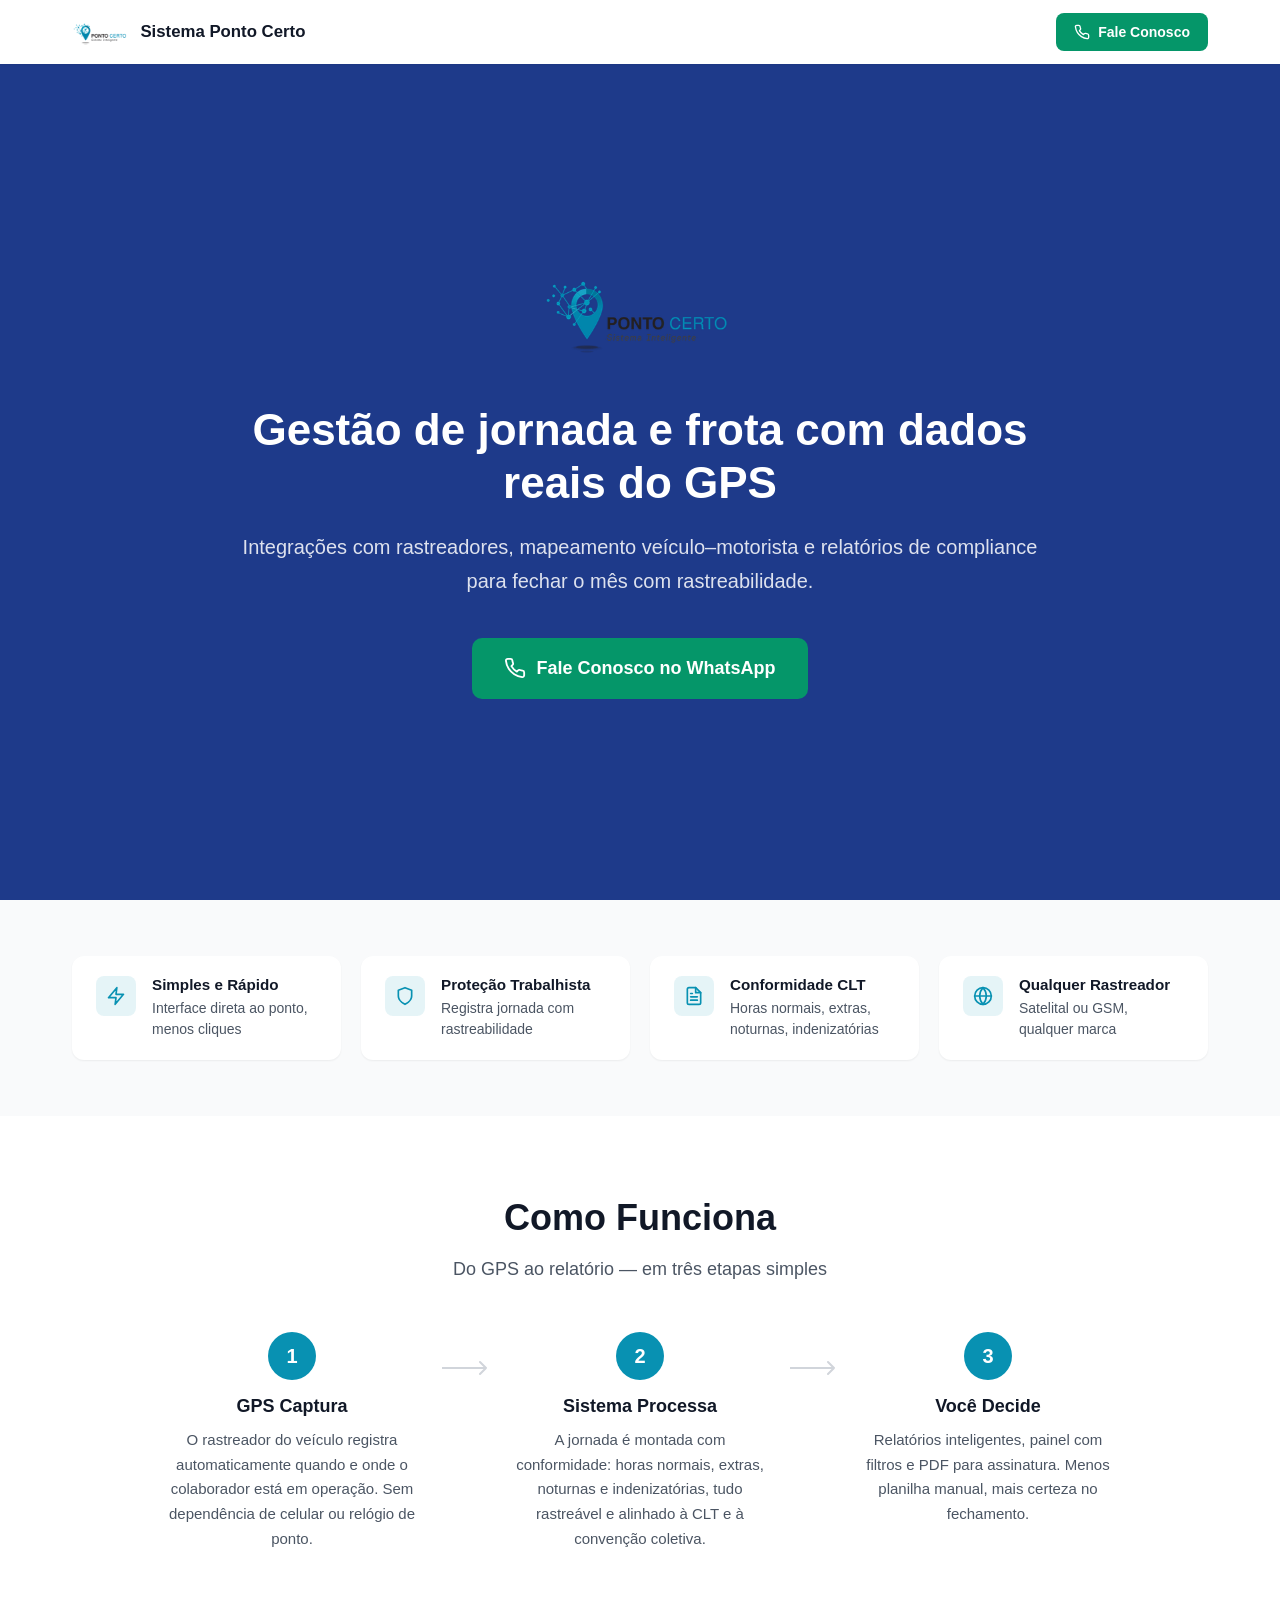
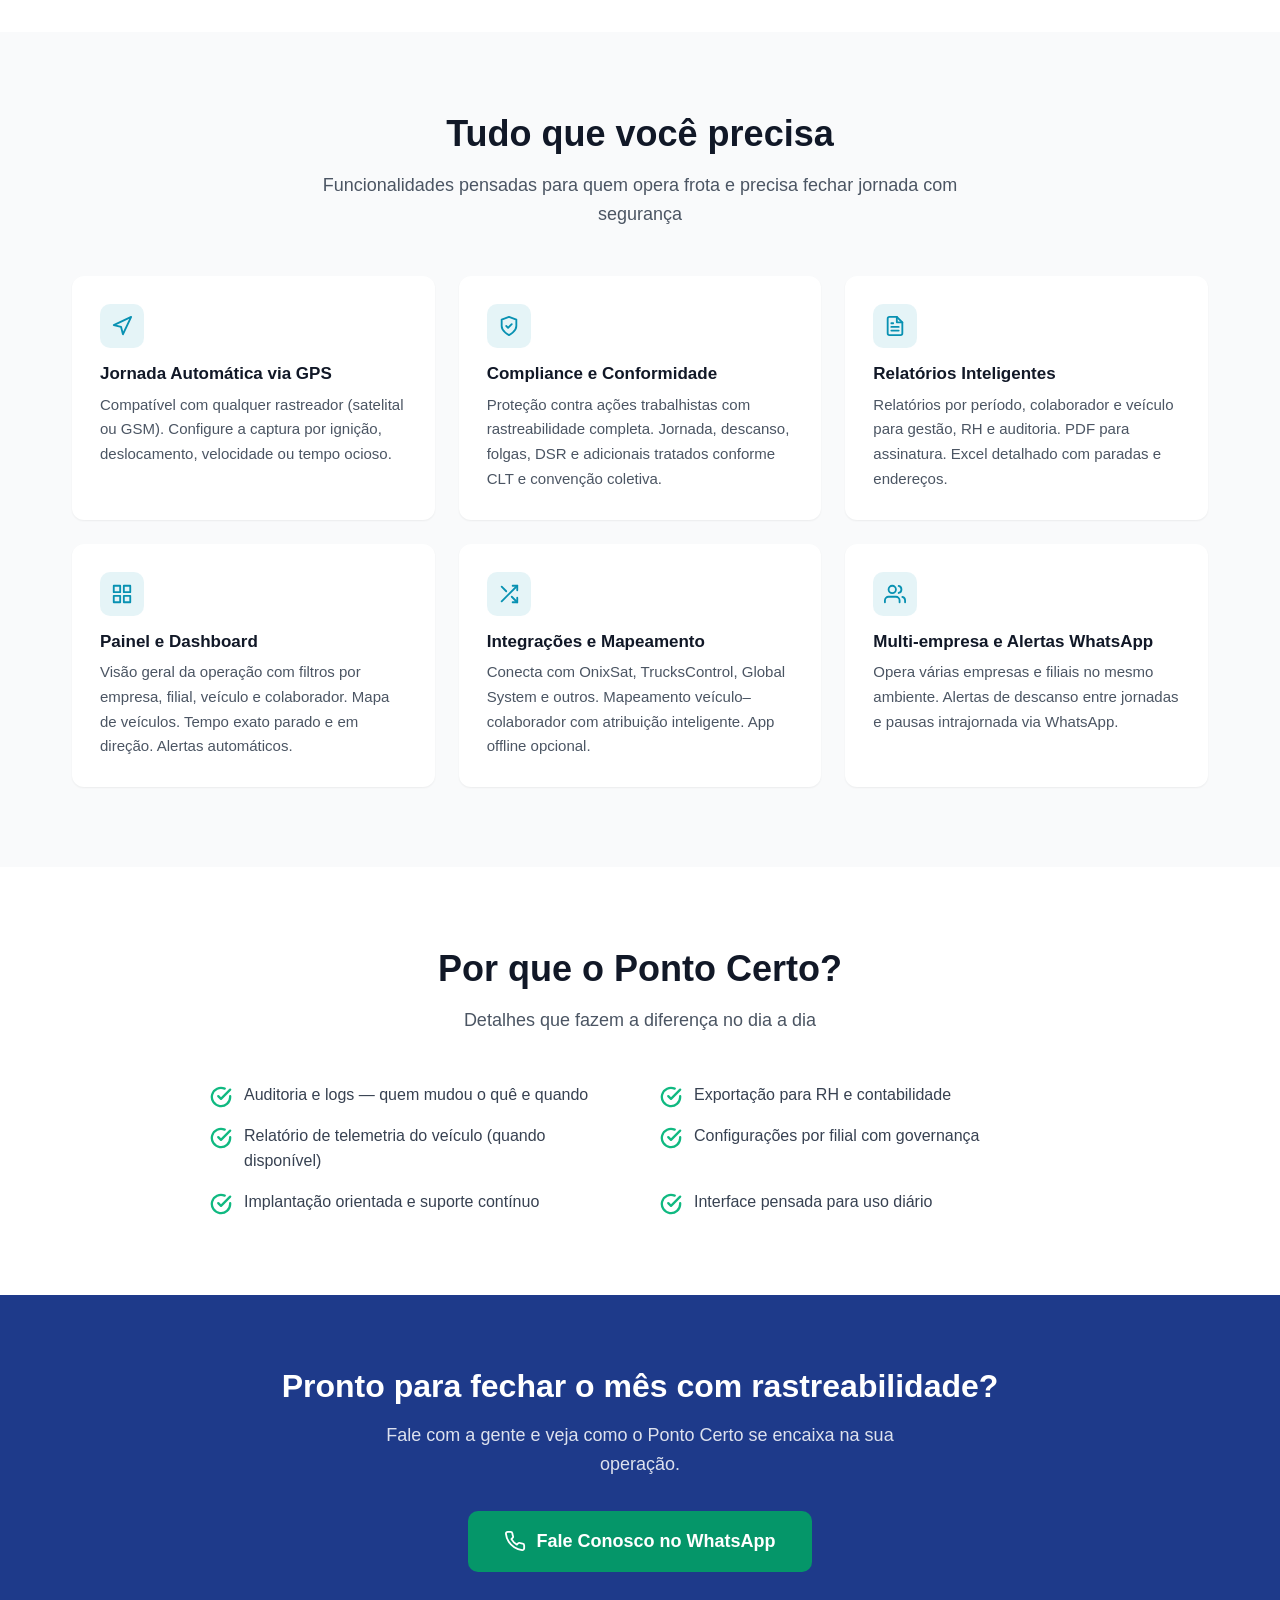
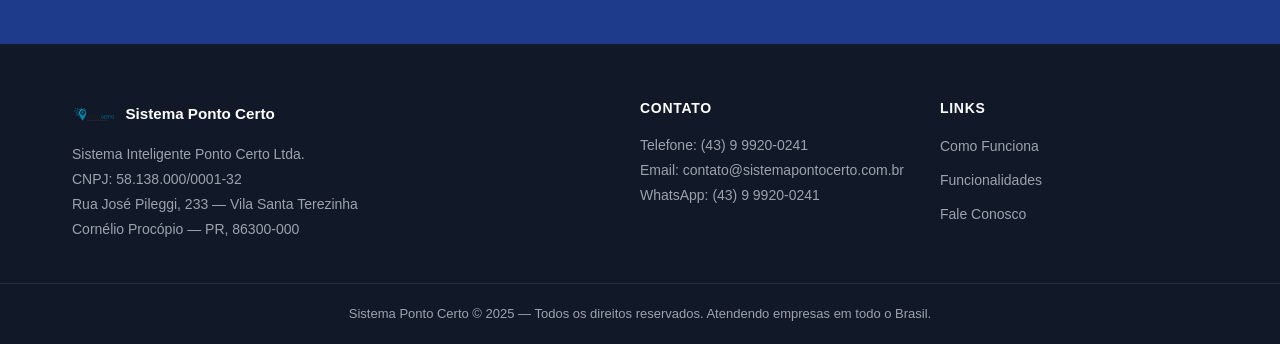
==== index.html @ d9bd5e76 "Update site" ====
<!DOCTYPE html>
<html lang="pt-BR">
<head>
    <meta charset="UTF-8">
    <meta name="viewport" content="width=device-width, initial-scale=1.0">
    <title>Sistema Ponto Certo — Gestão de Jornada e Frota via GPS</title>
    <meta name="description" content="Gestão de jornada e frota com dados reais do GPS. Integrações com rastreadores, compliance CLT e relatórios para fechar o mês com rastreabilidade.">
    <link rel="stylesheet" href="main.css">
</head>
<body>

    <!-- ====== 1. NAVBAR ====== -->
    <nav class="navbar">
        <div class="container">
            <a href="#" class="navbar-brand">
                <img src="Logo_optimized.png" alt="Logo Ponto Certo" width="36" height="36">
                <span>Sistema Ponto Certo</span>
            </a>
            <a href="https://wa.me/5543999200241" target="_blank" rel="noopener" class="btn-nav-cta">
                <svg xmlns="http://www.w3.org/2000/svg" width="16" height="16" viewBox="0 0 24 24" fill="none" stroke="currentColor" stroke-width="2" stroke-linecap="round" stroke-linejoin="round"><path d="M22 16.92v3a2 2 0 0 1-2.18 2 19.79 19.79 0 0 1-8.63-3.07 19.5 19.5 0 0 1-6-6 19.79 19.79 0 0 1-3.07-8.67A2 2 0 0 1 4.11 2h3a2 2 0 0 1 2 1.72 12.84 12.84 0 0 0 .7 2.81 2 2 0 0 1-.45 2.11L8.09 9.91a16 16 0 0 0 6 6l1.27-1.27a2 2 0 0 1 2.11-.45 12.84 12.84 0 0 0 2.81.7A2 2 0 0 1 22 16.92z"/></svg>
                Fale Conosco
            </a>
        </div>
    </nav>

    <!-- ====== 2. HERO ====== -->
    <section class="hero">
        <div class="hero-inner">
            <img src="Logo_optimized.png" alt="Logo Sistema Ponto Certo" class="hero-logo" width="200" height="200">
            <h1>Gestão de jornada e frota com dados reais do GPS</h1>
            <p class="hero-subtitle">
                Integrações com rastreadores, mapeamento veículo–motorista e relatórios de compliance para fechar o mês com rastreabilidade.
            </p>
            <a href="https://wa.me/5543999200241" target="_blank" rel="noopener" class="btn-hero-cta">
                <svg xmlns="http://www.w3.org/2000/svg" width="22" height="22" viewBox="0 0 24 24" fill="none" stroke="currentColor" stroke-width="2" stroke-linecap="round" stroke-linejoin="round"><path d="M22 16.92v3a2 2 0 0 1-2.18 2 19.79 19.79 0 0 1-8.63-3.07 19.5 19.5 0 0 1-6-6 19.79 19.79 0 0 1-3.07-8.67A2 2 0 0 1 4.11 2h3a2 2 0 0 1 2 1.72 12.84 12.84 0 0 0 .7 2.81 2 2 0 0 1-.45 2.11L8.09 9.91a16 16 0 0 0 6 6l1.27-1.27a2 2 0 0 1 2.11-.45 12.84 12.84 0 0 0 2.81.7A2 2 0 0 1 22 16.92z"/></svg>
                Fale Conosco no WhatsApp
            </a>
        </div>
    </section>

    <!-- ====== 3. VALUE STRIP ====== -->
    <section class="value-strip">
        <div class="container">
            <div class="value-grid">

                <!-- Simples e Rápido -->
                <div class="value-card">
                    <div class="value-icon">
                        <svg xmlns="http://www.w3.org/2000/svg" width="20" height="20" viewBox="0 0 24 24" fill="none" stroke="currentColor" stroke-width="2" stroke-linecap="round" stroke-linejoin="round"><polygon points="13 2 3 14 12 14 11 22 21 10 12 10 13 2"/></svg>
                    </div>
                    <div>
                        <h3>Simples e Rápido</h3>
                        <p>Interface direta ao ponto, menos cliques</p>
                    </div>
                </div>

                <!-- Proteção Trabalhista -->
                <div class="value-card">
                    <div class="value-icon">
                        <svg xmlns="http://www.w3.org/2000/svg" width="20" height="20" viewBox="0 0 24 24" fill="none" stroke="currentColor" stroke-width="2" stroke-linecap="round" stroke-linejoin="round"><path d="M12 22s8-4 8-10V5l-8-3-8 3v7c0 6 8 10 8 10z"/></svg>
                    </div>
                    <div>
                        <h3>Proteção Trabalhista</h3>
                        <p>Registra jornada com rastreabilidade</p>
                    </div>
                </div>

                <!-- Conformidade CLT -->
                <div class="value-card">
                    <div class="value-icon">
                        <svg xmlns="http://www.w3.org/2000/svg" width="20" height="20" viewBox="0 0 24 24" fill="none" stroke="currentColor" stroke-width="2" stroke-linecap="round" stroke-linejoin="round"><path d="M14 2H6a2 2 0 0 0-2 2v16a2 2 0 0 0 2 2h12a2 2 0 0 0 2-2V8z"/><polyline points="14 2 14 8 20 8"/><line x1="16" y1="13" x2="8" y2="13"/><line x1="16" y1="17" x2="8" y2="17"/><polyline points="10 9 9 9 8 9"/></svg>
                    </div>
                    <div>
                        <h3>Conformidade CLT</h3>
                        <p>Horas normais, extras, noturnas, indenizatórias</p>
                    </div>
                </div>

                <!-- Qualquer Rastreador -->
                <div class="value-card">
                    <div class="value-icon">
                        <svg xmlns="http://www.w3.org/2000/svg" width="20" height="20" viewBox="0 0 24 24" fill="none" stroke="currentColor" stroke-width="2" stroke-linecap="round" stroke-linejoin="round"><circle cx="12" cy="12" r="10"/><line x1="2" y1="12" x2="22" y2="12"/><path d="M12 2a15.3 15.3 0 0 1 4 10 15.3 15.3 0 0 1-4 10 15.3 15.3 0 0 1-4-10 15.3 15.3 0 0 1 4-10z"/></svg>
                    </div>
                    <div>
                        <h3>Qualquer Rastreador</h3>
                        <p>Satelital ou GSM, qualquer marca</p>
                    </div>
                </div>

            </div>
        </div>
    </section>

    <!-- ====== 4. COMO FUNCIONA ====== -->
    <section id="como-funciona" class="how-it-works section-padding">
        <div class="container">
            <h2 class="section-heading">Como Funciona</h2>
            <p class="section-subheading">Do GPS ao relatório — em três etapas simples</p>

            <div class="steps-grid">

                <!-- Etapa 1 -->
                <div class="step">
                    <div class="step-number">1</div>
                    <h3>GPS Captura</h3>
                    <p>O rastreador do veículo registra automaticamente quando e onde o colaborador está em operação. Sem dependência de celular ou relógio de ponto.</p>
                </div>

                <!-- Connector -->
                <div class="step-connector" aria-hidden="true">
                    <svg viewBox="0 0 48 24" fill="none" xmlns="http://www.w3.org/2000/svg"><path d="M0 12h44m0 0-6-6m6 6-6 6" stroke="currentColor" stroke-width="2" stroke-linecap="round" stroke-linejoin="round"/></svg>
                </div>

                <!-- Etapa 2 -->
                <div class="step">
                    <div class="step-number">2</div>
                    <h3>Sistema Processa</h3>
                    <p>A jornada é montada com conformidade: horas normais, extras, noturnas e indenizatórias, tudo rastreável e alinhado à CLT e à convenção coletiva.</p>
                </div>

                <!-- Connector -->
                <div class="step-connector" aria-hidden="true">
                    <svg viewBox="0 0 48 24" fill="none" xmlns="http://www.w3.org/2000/svg"><path d="M0 12h44m0 0-6-6m6 6-6 6" stroke="currentColor" stroke-width="2" stroke-linecap="round" stroke-linejoin="round"/></svg>
                </div>

                <!-- Etapa 3 -->
                <div class="step">
                    <div class="step-number">3</div>
                    <h3>Você Decide</h3>
                    <p>Relatórios inteligentes, painel com filtros e PDF para assinatura. Menos planilha manual, mais certeza no fechamento.</p>
                </div>

            </div>
        </div>
    </section>

    <!-- ====== 5. FEATURES GRID ====== -->
    <section id="funcionalidades" class="features section-padding">
        <div class="container">
            <h2 class="section-heading">Tudo que você precisa</h2>
            <p class="section-subheading">Funcionalidades pensadas para quem opera frota e precisa fechar jornada com segurança</p>

            <div class="features-grid">

                <!-- Card 1: Jornada Automática via GPS -->
                <div class="feature-card">
                    <div class="feature-card-icon">
                        <svg xmlns="http://www.w3.org/2000/svg" width="22" height="22" viewBox="0 0 24 24" fill="none" stroke="currentColor" stroke-width="2" stroke-linecap="round" stroke-linejoin="round"><polygon points="3 11 22 2 13 21 11 13 3 11"/></svg>
                    </div>
                    <h3>Jornada Automática via GPS</h3>
                    <p>Compatível com qualquer rastreador (satelital ou GSM). Configure a captura por ignição, deslocamento, velocidade ou tempo ocioso.</p>
                </div>

                <!-- Card 2: Compliance e Conformidade -->
                <div class="feature-card">
                    <div class="feature-card-icon">
                        <svg xmlns="http://www.w3.org/2000/svg" width="22" height="22" viewBox="0 0 24 24" fill="none" stroke="currentColor" stroke-width="2" stroke-linecap="round" stroke-linejoin="round"><path d="M12 22s8-4 8-10V5l-8-3-8 3v7c0 6 8 10 8 10z"/><polyline points="9 12 11 14 15 10"/></svg>
                    </div>
                    <h3>Compliance e Conformidade</h3>
                    <p>Proteção contra ações trabalhistas com rastreabilidade completa. Jornada, descanso, folgas, DSR e adicionais tratados conforme CLT e convenção coletiva.</p>
                </div>

                <!-- Card 3: Relatórios Inteligentes -->
                <div class="feature-card">
                    <div class="feature-card-icon">
                        <svg xmlns="http://www.w3.org/2000/svg" width="22" height="22" viewBox="0 0 24 24" fill="none" stroke="currentColor" stroke-width="2" stroke-linecap="round" stroke-linejoin="round"><path d="M14 2H6a2 2 0 0 0-2 2v16a2 2 0 0 0 2 2h12a2 2 0 0 0 2-2V8z"/><polyline points="14 2 14 8 20 8"/><line x1="16" y1="13" x2="8" y2="13"/><line x1="16" y1="17" x2="8" y2="17"/><polyline points="10 9 9 9 8 9"/></svg>
                    </div>
                    <h3>Relatórios Inteligentes</h3>
                    <p>Relatórios por período, colaborador e veículo para gestão, RH e auditoria. PDF para assinatura. Excel detalhado com paradas e endereços.</p>
                </div>

                <!-- Card 4: Painel e Dashboard -->
                <div class="feature-card">
                    <div class="feature-card-icon">
                        <svg xmlns="http://www.w3.org/2000/svg" width="22" height="22" viewBox="0 0 24 24" fill="none" stroke="currentColor" stroke-width="2" stroke-linecap="round" stroke-linejoin="round"><rect x="3" y="3" width="7" height="7"/><rect x="14" y="3" width="7" height="7"/><rect x="14" y="14" width="7" height="7"/><rect x="3" y="14" width="7" height="7"/></svg>
                    </div>
                    <h3>Painel e Dashboard</h3>
                    <p>Visão geral da operação com filtros por empresa, filial, veículo e colaborador. Mapa de veículos. Tempo exato parado e em direção. Alertas automáticos.</p>
                </div>

                <!-- Card 5: Integrações e Mapeamento -->
                <div class="feature-card">
                    <div class="feature-card-icon">
                        <svg xmlns="http://www.w3.org/2000/svg" width="22" height="22" viewBox="0 0 24 24" fill="none" stroke="currentColor" stroke-width="2" stroke-linecap="round" stroke-linejoin="round"><polyline points="16 3 21 3 21 8"/><line x1="4" y1="20" x2="21" y2="3"/><polyline points="21 16 21 21 16 21"/><line x1="15" y1="15" x2="21" y2="21"/><line x1="4" y1="4" x2="9" y2="9"/></svg>
                    </div>
                    <h3>Integrações e Mapeamento</h3>
                    <p>Conecta com OnixSat, TrucksControl, Global System e outros. Mapeamento veículo–colaborador com atribuição inteligente. App offline opcional.</p>
                </div>

                <!-- Card 6: Multi-empresa e Alertas WhatsApp -->
                <div class="feature-card">
                    <div class="feature-card-icon">
                        <svg xmlns="http://www.w3.org/2000/svg" width="22" height="22" viewBox="0 0 24 24" fill="none" stroke="currentColor" stroke-width="2" stroke-linecap="round" stroke-linejoin="round"><path d="M17 21v-2a4 4 0 0 0-4-4H5a4 4 0 0 0-4 4v2"/><circle cx="9" cy="7" r="4"/><path d="M23 21v-2a4 4 0 0 0-3-3.87"/><path d="M16 3.13a4 4 0 0 1 0 7.75"/></svg>
                    </div>
                    <h3>Multi-empresa e Alertas WhatsApp</h3>
                    <p>Opera várias empresas e filiais no mesmo ambiente. Alertas de descanso entre jornadas e pausas intrajornada via WhatsApp.</p>
                </div>

            </div>
        </div>
    </section>

    <!-- ====== 6. CHECKLIST ====== -->
    <section class="checklist-section section-padding">
        <div class="container">
            <h2 class="section-heading">Por que o Ponto Certo?</h2>
            <p class="section-subheading">Detalhes que fazem a diferença no dia a dia</p>

            <div class="checklist-grid">
                <div class="checklist-item">
                    <svg xmlns="http://www.w3.org/2000/svg" width="22" height="22" viewBox="0 0 24 24" fill="none" stroke="currentColor" stroke-width="2.5" stroke-linecap="round" stroke-linejoin="round"><path d="M22 11.08V12a10 10 0 1 1-5.93-9.14"/><polyline points="22 4 12 14.01 9 11.01"/></svg>
                    <p>Auditoria e logs — quem mudou o quê e quando</p>
                </div>
                <div class="checklist-item">
                    <svg xmlns="http://www.w3.org/2000/svg" width="22" height="22" viewBox="0 0 24 24" fill="none" stroke="currentColor" stroke-width="2.5" stroke-linecap="round" stroke-linejoin="round"><path d="M22 11.08V12a10 10 0 1 1-5.93-9.14"/><polyline points="22 4 12 14.01 9 11.01"/></svg>
                    <p>Exportação para RH e contabilidade</p>
                </div>
                <div class="checklist-item">
                    <svg xmlns="http://www.w3.org/2000/svg" width="22" height="22" viewBox="0 0 24 24" fill="none" stroke="currentColor" stroke-width="2.5" stroke-linecap="round" stroke-linejoin="round"><path d="M22 11.08V12a10 10 0 1 1-5.93-9.14"/><polyline points="22 4 12 14.01 9 11.01"/></svg>
                    <p>Relatório de telemetria do veículo (quando disponível)</p>
                </div>
                <div class="checklist-item">
                    <svg xmlns="http://www.w3.org/2000/svg" width="22" height="22" viewBox="0 0 24 24" fill="none" stroke="currentColor" stroke-width="2.5" stroke-linecap="round" stroke-linejoin="round"><path d="M22 11.08V12a10 10 0 1 1-5.93-9.14"/><polyline points="22 4 12 14.01 9 11.01"/></svg>
                    <p>Configurações por filial com governança</p>
                </div>
                <div class="checklist-item">
                    <svg xmlns="http://www.w3.org/2000/svg" width="22" height="22" viewBox="0 0 24 24" fill="none" stroke="currentColor" stroke-width="2.5" stroke-linecap="round" stroke-linejoin="round"><path d="M22 11.08V12a10 10 0 1 1-5.93-9.14"/><polyline points="22 4 12 14.01 9 11.01"/></svg>
                    <p>Implantação orientada e suporte contínuo</p>
                </div>
                <div class="checklist-item">
                    <svg xmlns="http://www.w3.org/2000/svg" width="22" height="22" viewBox="0 0 24 24" fill="none" stroke="currentColor" stroke-width="2.5" stroke-linecap="round" stroke-linejoin="round"><path d="M22 11.08V12a10 10 0 1 1-5.93-9.14"/><polyline points="22 4 12 14.01 9 11.01"/></svg>
                    <p>Interface pensada para uso diário</p>
                </div>
            </div>
        </div>
    </section>

    <!-- ====== 7. CTA FINAL ====== -->
    <section class="cta-final">
        <h2>Pronto para fechar o mês com rastreabilidade?</h2>
        <p>Fale com a gente e veja como o Ponto Certo se encaixa na sua operação.</p>
        <a href="https://wa.me/5543999200241" target="_blank" rel="noopener" class="btn-cta-final">
            <svg xmlns="http://www.w3.org/2000/svg" width="22" height="22" viewBox="0 0 24 24" fill="none" stroke="currentColor" stroke-width="2" stroke-linecap="round" stroke-linejoin="round"><path d="M22 16.92v3a2 2 0 0 1-2.18 2 19.79 19.79 0 0 1-8.63-3.07 19.5 19.5 0 0 1-6-6 19.79 19.79 0 0 1-3.07-8.67A2 2 0 0 1 4.11 2h3a2 2 0 0 1 2 1.72 12.84 12.84 0 0 0 .7 2.81 2 2 0 0 1-.45 2.11L8.09 9.91a16 16 0 0 0 6 6l1.27-1.27a2 2 0 0 1 2.11-.45 12.84 12.84 0 0 0 2.81.7A2 2 0 0 1 22 16.92z"/></svg>
            Fale Conosco no WhatsApp
        </a>
    </section>

    <!-- ====== 8. FOOTER ====== -->
    <footer class="footer">
        <div class="container">
            <div class="footer-grid">

                <!-- Coluna 1 — Empresa -->
                <div class="footer-col">
                    <div class="footer-brand">
                        <img src="Logo_optimized.png" alt="Logo Ponto Certo" width="28" height="28">
                        <span>Sistema Ponto Certo</span>
                    </div>
                    <p>Sistema Inteligente Ponto Certo Ltda.</p>
                    <p>CNPJ: 58.138.000/0001-32</p>
                    <p>Rua José Pileggi, 233 — Vila Santa Terezinha</p>
                    <p>Cornélio Procópio — PR, 86300-000</p>
                </div>

                <!-- Coluna 2 — Contato -->
                <div class="footer-col">
                    <h4>Contato</h4>
                    <p>Telefone: (43) 9 9920-0241</p>
                    <p>Email: contato@sistemapontocerto.com.br</p>
                    <p>WhatsApp: <a href="https://wa.me/5543999200241" target="_blank" rel="noopener">(43) 9 9920-0241</a></p>
                </div>

                <!-- Coluna 3 — Links -->
                <div class="footer-col">
                    <h4>Links</h4>
                    <ul class="footer-links">
                        <li><a href="#como-funciona">Como Funciona</a></li>
                        <li><a href="#funcionalidades">Funcionalidades</a></li>
                        <li><a href="https://wa.me/5543999200241" target="_blank" rel="noopener">Fale Conosco</a></li>
                    </ul>
                </div>

            </div>
        </div>

        <!-- Barra inferior -->
        <div class="footer-bottom">
            <div class="container">
                <p>Sistema Ponto Certo &copy; 2025 — Todos os direitos reservados. Atendendo empresas em todo o Brasil.</p>
            </div>
        </div>
    </footer>

</body>
</html>
---- main.css ----
/* ================================================
   Sistema Ponto Certo — Landing Page
   Mobile-first  ·  Breakpoints: 640px, 1024px
   ================================================ */

/* --- CSS Variables --- */
:root {
    --blue-900: #1e3a8a;
    --blue-800: #1e40af;
    --teal-600: #0891b2;
    --teal-700: #0e7490;
    --green-600: #059669;
    --green-700: #047857;
    --green-500: #10b981;
    --gray-50: #f9fafb;
    --gray-100: #f3f4f6;
    --gray-200: #e5e7eb;
    --gray-300: #d1d5db;
    --gray-400: #9ca3af;
    --gray-600: #4b5563;
    --gray-700: #374151;
    --gray-800: #1f2937;
    --gray-900: #111827;
    --white: #ffffff;
    --shadow-sm: 0 1px 2px rgba(0, 0, 0, 0.06);
    --shadow-md: 0 4px 6px -1px rgba(0, 0, 0, 0.1), 0 2px 4px -2px rgba(0, 0, 0, 0.1);
    --shadow-lg: 0 10px 15px -3px rgba(0, 0, 0, 0.1), 0 4px 6px -4px rgba(0, 0, 0, 0.1);
    --radius: 0.75rem;
}

/* --- Reset --- */
*,
*::before,
*::after {
    margin: 0;
    padding: 0;
    box-sizing: border-box;
}

html {
    scroll-behavior: smooth;
}

body {
    font-family: -apple-system, BlinkMacSystemFont, 'Segoe UI', Roboto, Oxygen, Ubuntu, Cantarell, sans-serif;
    background-color: var(--white);
    color: var(--gray-800);
    line-height: 1.6;
    -webkit-font-smoothing: antialiased;
}

img {
    max-width: 100%;
    height: auto;
    display: block;
}

a {
    color: inherit;
    text-decoration: none;
}

/* --- Layout --- */
.container {
    width: 100%;
    max-width: 1200px;
    margin: 0 auto;
    padding: 0 1.25rem;
}

.section-padding {
    padding: 4rem 0;
}

/* --- Typography --- */
h1, h2, h3, h4 {
    line-height: 1.2;
    color: var(--gray-900);
}

h2.section-heading {
    font-size: clamp(1.5rem, 4vw, 2.25rem);
    text-align: center;
    margin-bottom: 1rem;
}

.section-subheading {
    text-align: center;
    color: var(--gray-600);
    font-size: clamp(1rem, 2.5vw, 1.125rem);
    max-width: 640px;
    margin: 0 auto 3rem;
}

/* ================================================
   1. NAVBAR (sticky)
   ================================================ */
.navbar {
    position: sticky;
    top: 0;
    z-index: 100;
    background-color: rgba(255, 255, 255, 0.95);
    backdrop-filter: blur(8px);
    -webkit-backdrop-filter: blur(8px);
    box-shadow: var(--shadow-sm);
}

.navbar .container {
    display: flex;
    align-items: center;
    justify-content: space-between;
    height: 4rem;
}

.navbar-brand {
    display: flex;
    align-items: center;
    gap: 0.625rem;
}

.navbar-brand img {
    height: 2.25rem;
    width: auto;
}

.navbar-brand span {
    font-weight: 700;
    font-size: 1.05rem;
    color: var(--gray-900);
}

.btn-nav-cta {
    display: inline-flex;
    align-items: center;
    gap: 0.5rem;
    background-color: var(--green-600);
    color: var(--white);
    padding: 0.5rem 1.125rem;
    border-radius: 0.5rem;
    font-size: 0.875rem;
    font-weight: 600;
    transition: background-color 0.2s;
}

.btn-nav-cta:hover {
    background-color: var(--green-700);
}

.btn-nav-cta svg {
    flex-shrink: 0;
}

/* ================================================
   2. HERO
   ================================================ */
.hero {
    background-color: var(--blue-900);
    color: var(--white);
    text-align: center;
    padding: 4rem 1.25rem 5rem;
    min-height: calc(100vh - 4rem);
    min-height: calc(100dvh - 4rem);
    display: flex;
    align-items: center;
    justify-content: center;
}

.hero-inner {
    max-width: 800px;
    margin: 0 auto;
}

.hero-logo {
    width: clamp(120px, 30vw, 200px);
    margin: 0 auto 2rem;
    border-radius: 1rem;
}

.hero h1 {
    font-size: clamp(1.625rem, 5vw, 2.75rem);
    color: var(--white);
    margin-bottom: 1.25rem;
    font-weight: 800;
}

.hero-subtitle {
    font-size: clamp(1rem, 2.5vw, 1.25rem);
    color: rgba(255, 255, 255, 0.85);
    margin-bottom: 2.5rem;
    line-height: 1.7;
}

.btn-hero-cta {
    display: inline-flex;
    align-items: center;
    gap: 0.625rem;
    background-color: var(--green-600);
    color: var(--white);
    padding: 1rem 2rem;
    border-radius: 0.625rem;
    font-size: 1.125rem;
    font-weight: 700;
    transition: background-color 0.2s, transform 0.2s;
}

.btn-hero-cta:hover {
    background-color: var(--green-700);
    transform: translateY(-1px);
}

/* ================================================
   3. VALUE STRIP (4 mini-cards)
   ================================================ */
.value-strip {
    background-color: var(--gray-50);
    padding: 3.5rem 0;
}

.value-grid {
    display: grid;
    grid-template-columns: 1fr;
    gap: 1.25rem;
}

.value-card {
    display: flex;
    align-items: flex-start;
    gap: 1rem;
    background-color: var(--white);
    padding: 1.25rem 1.5rem;
    border-radius: var(--radius);
    box-shadow: var(--shadow-sm);
}

.value-card .value-icon {
    flex-shrink: 0;
    width: 2.5rem;
    height: 2.5rem;
    display: flex;
    align-items: center;
    justify-content: center;
    background-color: rgba(8, 145, 178, 0.1);
    border-radius: 0.5rem;
    color: var(--teal-600);
}

.value-card h3 {
    font-size: 0.95rem;
    font-weight: 700;
    margin-bottom: 0.25rem;
}

.value-card p {
    font-size: 0.875rem;
    color: var(--gray-600);
    line-height: 1.5;
}

/* ================================================
   4. COMO FUNCIONA (3 steps)
   ================================================ */
.how-it-works {
    background-color: var(--white);
}

.steps-grid {
    display: grid;
    grid-template-columns: 1fr;
    gap: 2.5rem;
}

.step {
    text-align: center;
}

.step-number {
    display: inline-flex;
    align-items: center;
    justify-content: center;
    width: 3rem;
    height: 3rem;
    border-radius: 50%;
    background-color: var(--teal-600);
    color: var(--white);
    font-weight: 800;
    font-size: 1.25rem;
    margin-bottom: 1rem;
}

.step h3 {
    font-size: 1.125rem;
    margin-bottom: 0.625rem;
    color: var(--gray-900);
}

.step p {
    font-size: 0.9375rem;
    color: var(--gray-600);
    max-width: 360px;
    margin: 0 auto;
    line-height: 1.65;
}

/* Connector line between steps — visible on desktop */
.step-connector {
    display: none;
}

/* ================================================
   5. FEATURES GRID (6 cards)
   ================================================ */
.features {
    background-color: var(--gray-50);
}

.features-grid {
    display: grid;
    grid-template-columns: 1fr;
    gap: 1.5rem;
}

.feature-card {
    background-color: var(--white);
    border-radius: var(--radius);
    padding: 1.75rem;
    box-shadow: var(--shadow-sm);
    transition: box-shadow 0.2s, transform 0.2s;
}

.feature-card:hover {
    box-shadow: var(--shadow-lg);
    transform: translateY(-2px);
}

.feature-card-icon {
    width: 2.75rem;
    height: 2.75rem;
    display: flex;
    align-items: center;
    justify-content: center;
    background-color: rgba(8, 145, 178, 0.1);
    border-radius: 0.625rem;
    color: var(--teal-600);
    margin-bottom: 1rem;
}

.feature-card h3 {
    font-size: 1.0625rem;
    font-weight: 700;
    margin-bottom: 0.5rem;
}

.feature-card p {
    font-size: 0.9375rem;
    color: var(--gray-600);
    line-height: 1.65;
}

/* ================================================
   6. CHECKLIST — "Por que o Ponto Certo?"
   ================================================ */
.checklist-section {
    background-color: var(--white);
}

.checklist-grid {
    display: grid;
    grid-template-columns: 1fr;
    gap: 1rem;
    max-width: 860px;
    margin: 0 auto;
}

.checklist-item {
    display: flex;
    align-items: flex-start;
    gap: 0.75rem;
}

.checklist-item svg {
    flex-shrink: 0;
    color: var(--green-500);
    margin-top: 0.2rem;
}

.checklist-item p {
    font-size: 1rem;
    color: var(--gray-700);
    line-height: 1.55;
}

/* ================================================
   7. CTA FINAL
   ================================================ */
.cta-final {
    background-color: var(--blue-900);
    color: var(--white);
    text-align: center;
    padding: 4.5rem 1.25rem;
}

.cta-final h2 {
    font-size: clamp(1.375rem, 4vw, 2rem);
    color: var(--white);
    margin-bottom: 1rem;
}

.cta-final p {
    color: rgba(255, 255, 255, 0.85);
    font-size: clamp(1rem, 2.5vw, 1.125rem);
    margin-bottom: 2rem;
    max-width: 560px;
    margin-left: auto;
    margin-right: auto;
}

.btn-cta-final {
    display: inline-flex;
    align-items: center;
    gap: 0.625rem;
    background-color: var(--green-600);
    color: var(--white);
    padding: 1rem 2.25rem;
    border-radius: 0.625rem;
    font-size: 1.125rem;
    font-weight: 700;
    transition: background-color 0.2s, transform 0.2s;
}

.btn-cta-final:hover {
    background-color: var(--green-700);
    transform: translateY(-1px);
}

/* ================================================
   8. FOOTER
   ================================================ */
.footer {
    background-color: var(--gray-900);
    color: var(--gray-300);
    padding: 3.5rem 0 0;
}

.footer-grid {
    display: grid;
    grid-template-columns: 1fr;
    gap: 2rem;
    padding-bottom: 2.5rem;
}

.footer-col h4 {
    color: var(--white);
    font-size: 0.875rem;
    text-transform: uppercase;
    letter-spacing: 0.05em;
    margin-bottom: 1rem;
}

.footer-brand {
    display: flex;
    align-items: center;
    gap: 0.5rem;
    margin-bottom: 0.875rem;
}

.footer-brand img {
    height: 1.75rem;
    width: auto;
}

.footer-brand span {
    font-weight: 700;
    color: var(--white);
    font-size: 0.95rem;
}

.footer-col p,
.footer-col a {
    font-size: 0.875rem;
    color: var(--gray-400);
    line-height: 1.8;
}

.footer-col a:hover {
    color: var(--white);
}

.footer-links {
    list-style: none;
}

.footer-links li {
    margin-bottom: 0.5rem;
}

.footer-links a {
    font-size: 0.875rem;
    color: var(--gray-400);
    transition: color 0.2s;
}

.footer-links a:hover {
    color: var(--white);
}

.footer-bottom {
    border-top: 1px solid rgba(255, 255, 255, 0.1);
    padding: 1.25rem 0;
    text-align: center;
}

.footer-bottom p {
    font-size: 0.8125rem;
    color: var(--gray-400);
}

/* ================================================
   RESPONSIVE — 640px (tablet small)
   ================================================ */
@media (min-width: 640px) {
    .value-grid {
        grid-template-columns: repeat(2, 1fr);
    }

    .features-grid {
        grid-template-columns: repeat(2, 1fr);
    }

    .checklist-grid {
        grid-template-columns: repeat(2, 1fr);
        gap: 1rem 2.5rem;
    }

    .footer-grid {
        grid-template-columns: repeat(2, 1fr);
    }
}

/* ================================================
   RESPONSIVE — 1024px (desktop)
   ================================================ */
@media (min-width: 1024px) {
    .container {
        padding: 0 2rem;
    }

    .section-padding {
        padding: 5rem 0;
    }

    /* Hero */
    .hero {
        padding: 5rem 2rem 6rem;
    }

    /* Value strip — 4 cols */
    .value-grid {
        grid-template-columns: repeat(4, 1fr);
    }

    /* Steps — 3 cols with connectors */
    .steps-grid {
        grid-template-columns: repeat(5, auto);
        justify-content: center;
        align-items: flex-start;
        gap: 0;
    }

    .step {
        max-width: 300px;
        padding: 0 1rem;
    }

    .step-connector {
        display: flex;
        align-items: center;
        padding-top: 1.5rem;
        color: var(--gray-300);
    }

    .step-connector svg {
        width: 3rem;
        height: 1.5rem;
    }

    /* Features — 3 cols */
    .features-grid {
        grid-template-columns: repeat(3, 1fr);
    }

    /* Footer — 3 cols */
    .footer-grid {
        grid-template-columns: 2fr 1fr 1fr;
    }
}
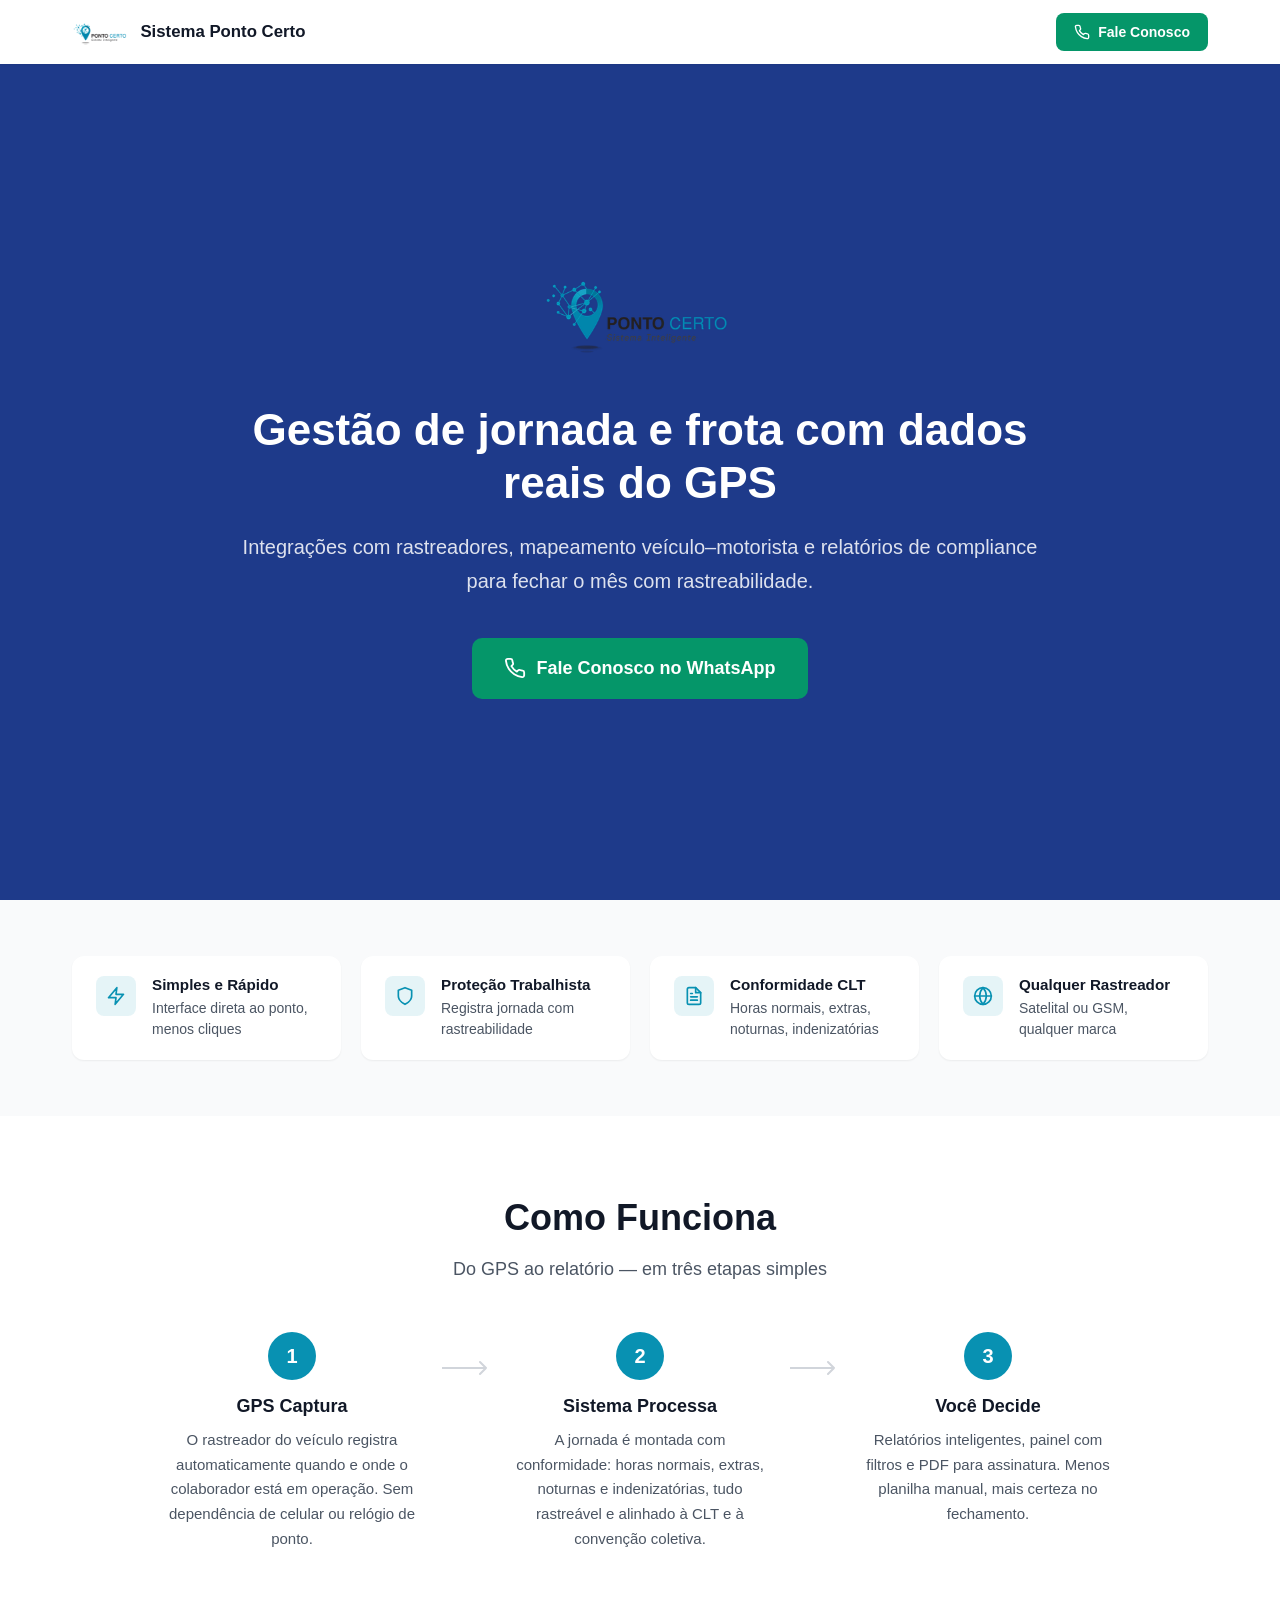
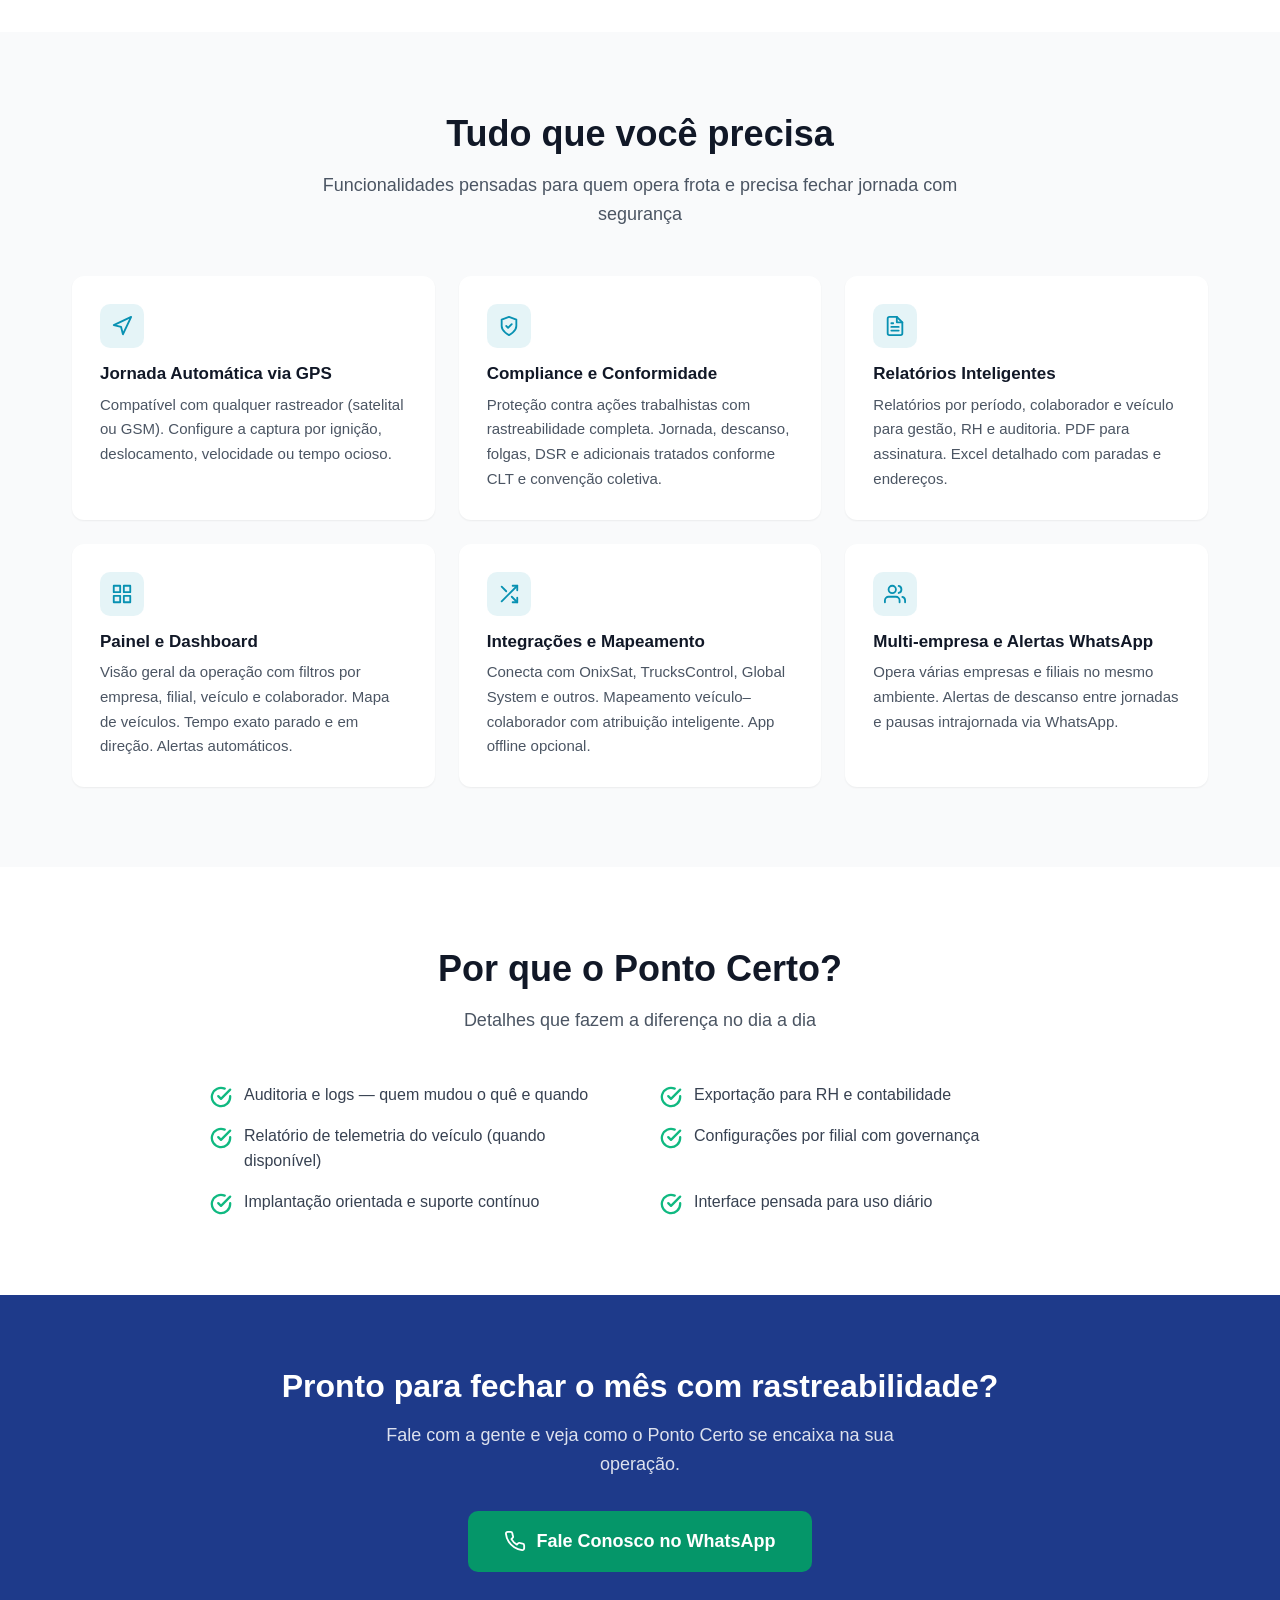
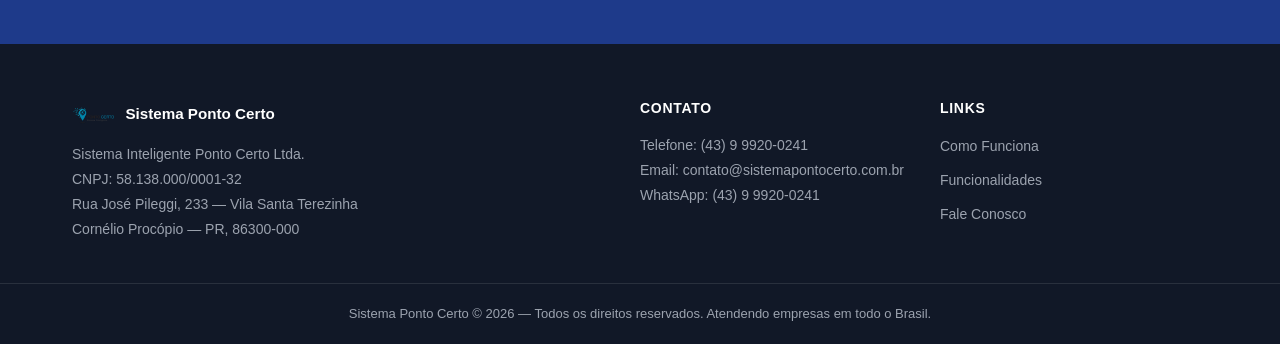
==== commit a0dfe0bf: "Fix year and add favicon" ====
--- a/index.html
+++ b/index.html
@@ -5,6 +5,7 @@
     <meta name="viewport" content="width=device-width, initial-scale=1.0">
     <title>Sistema Ponto Certo — Gestão de Jornada e Frota via GPS</title>
     <meta name="description" content="Gestão de jornada e frota com dados reais do GPS. Integrações com rastreadores, compliance CLT e relatórios para fechar o mês com rastreabilidade.">
+    <link rel="icon" type="image/png" href="Logo_optimized.png">
     <link rel="stylesheet" href="main.css">
 </head>
 <body>
@@ -286,7 +287,7 @@
         <!-- Barra inferior -->
         <div class="footer-bottom">
             <div class="container">
-                <p>Sistema Ponto Certo &copy; 2025 — Todos os direitos reservados. Atendendo empresas em todo o Brasil.</p>
+                <p>Sistema Ponto Certo &copy; 2026 — Todos os direitos reservados. Atendendo empresas em todo o Brasil.</p>
             </div>
         </div>
     </footer>
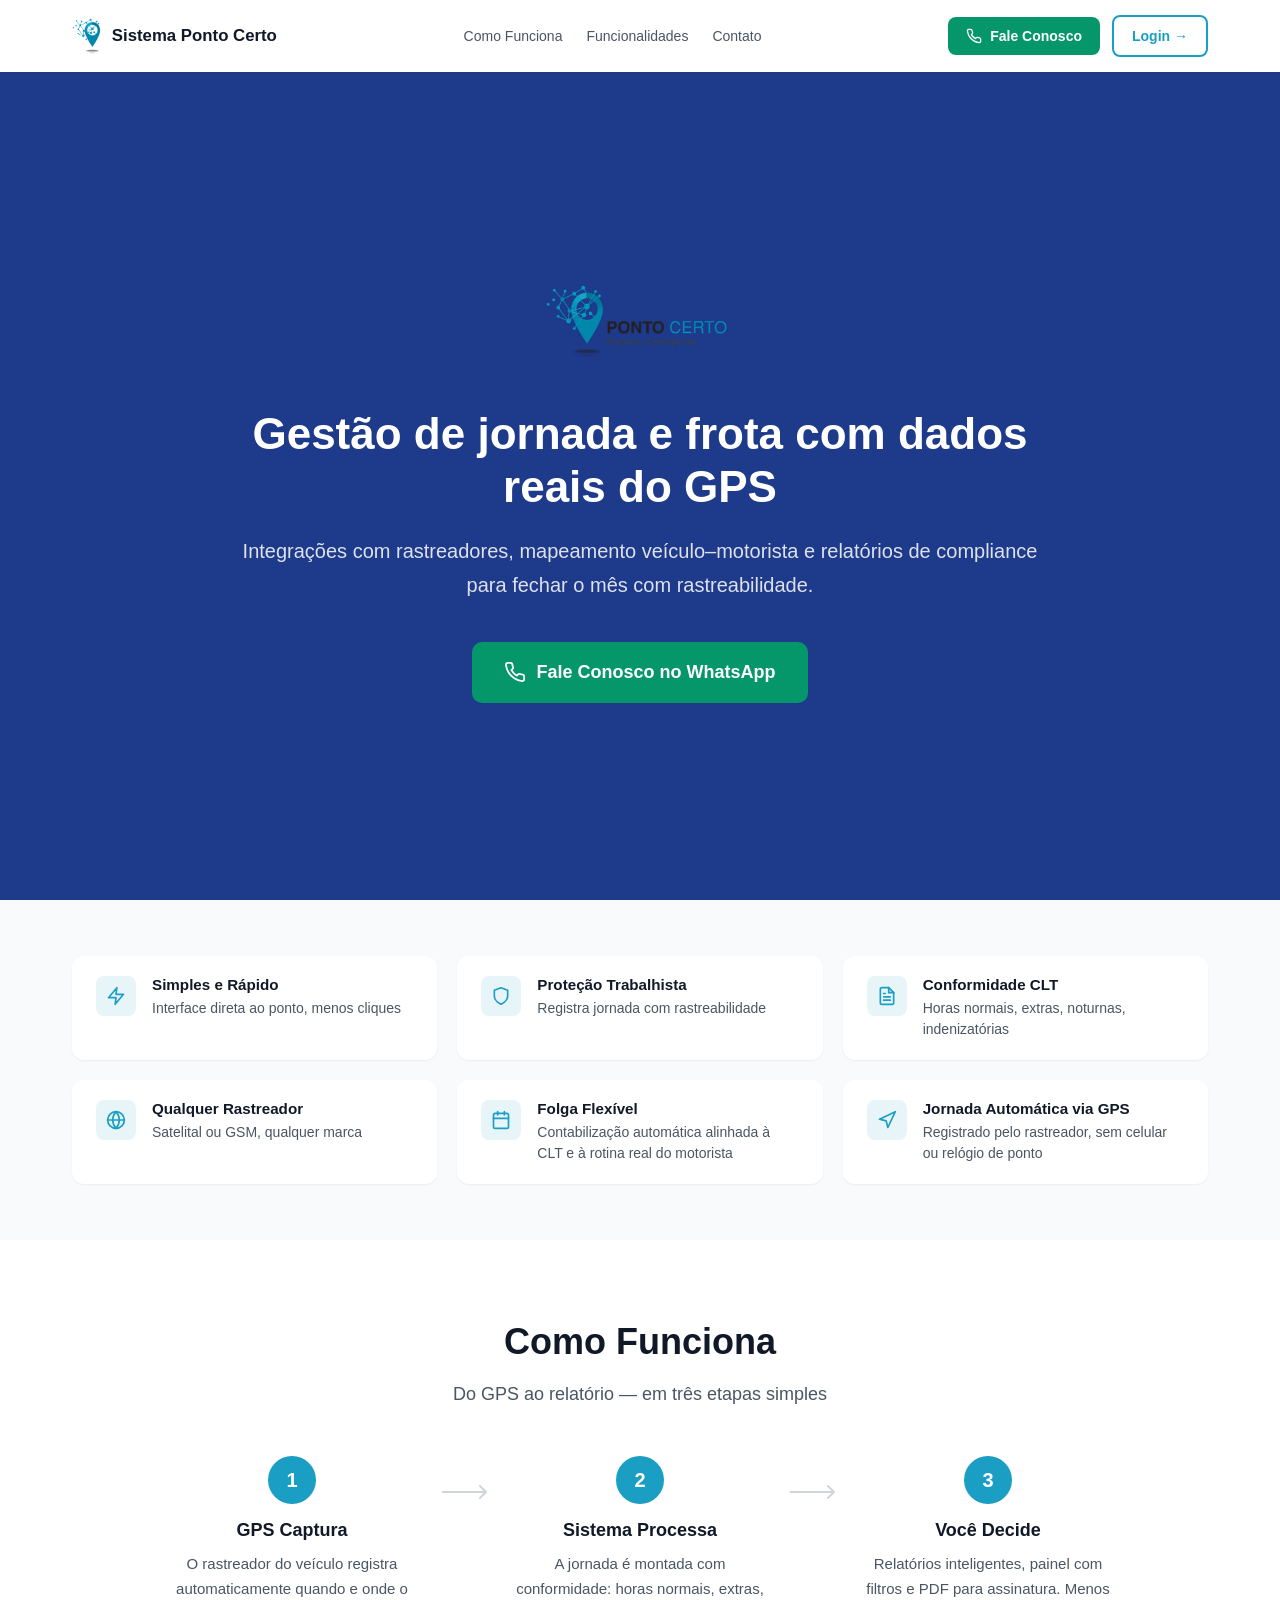
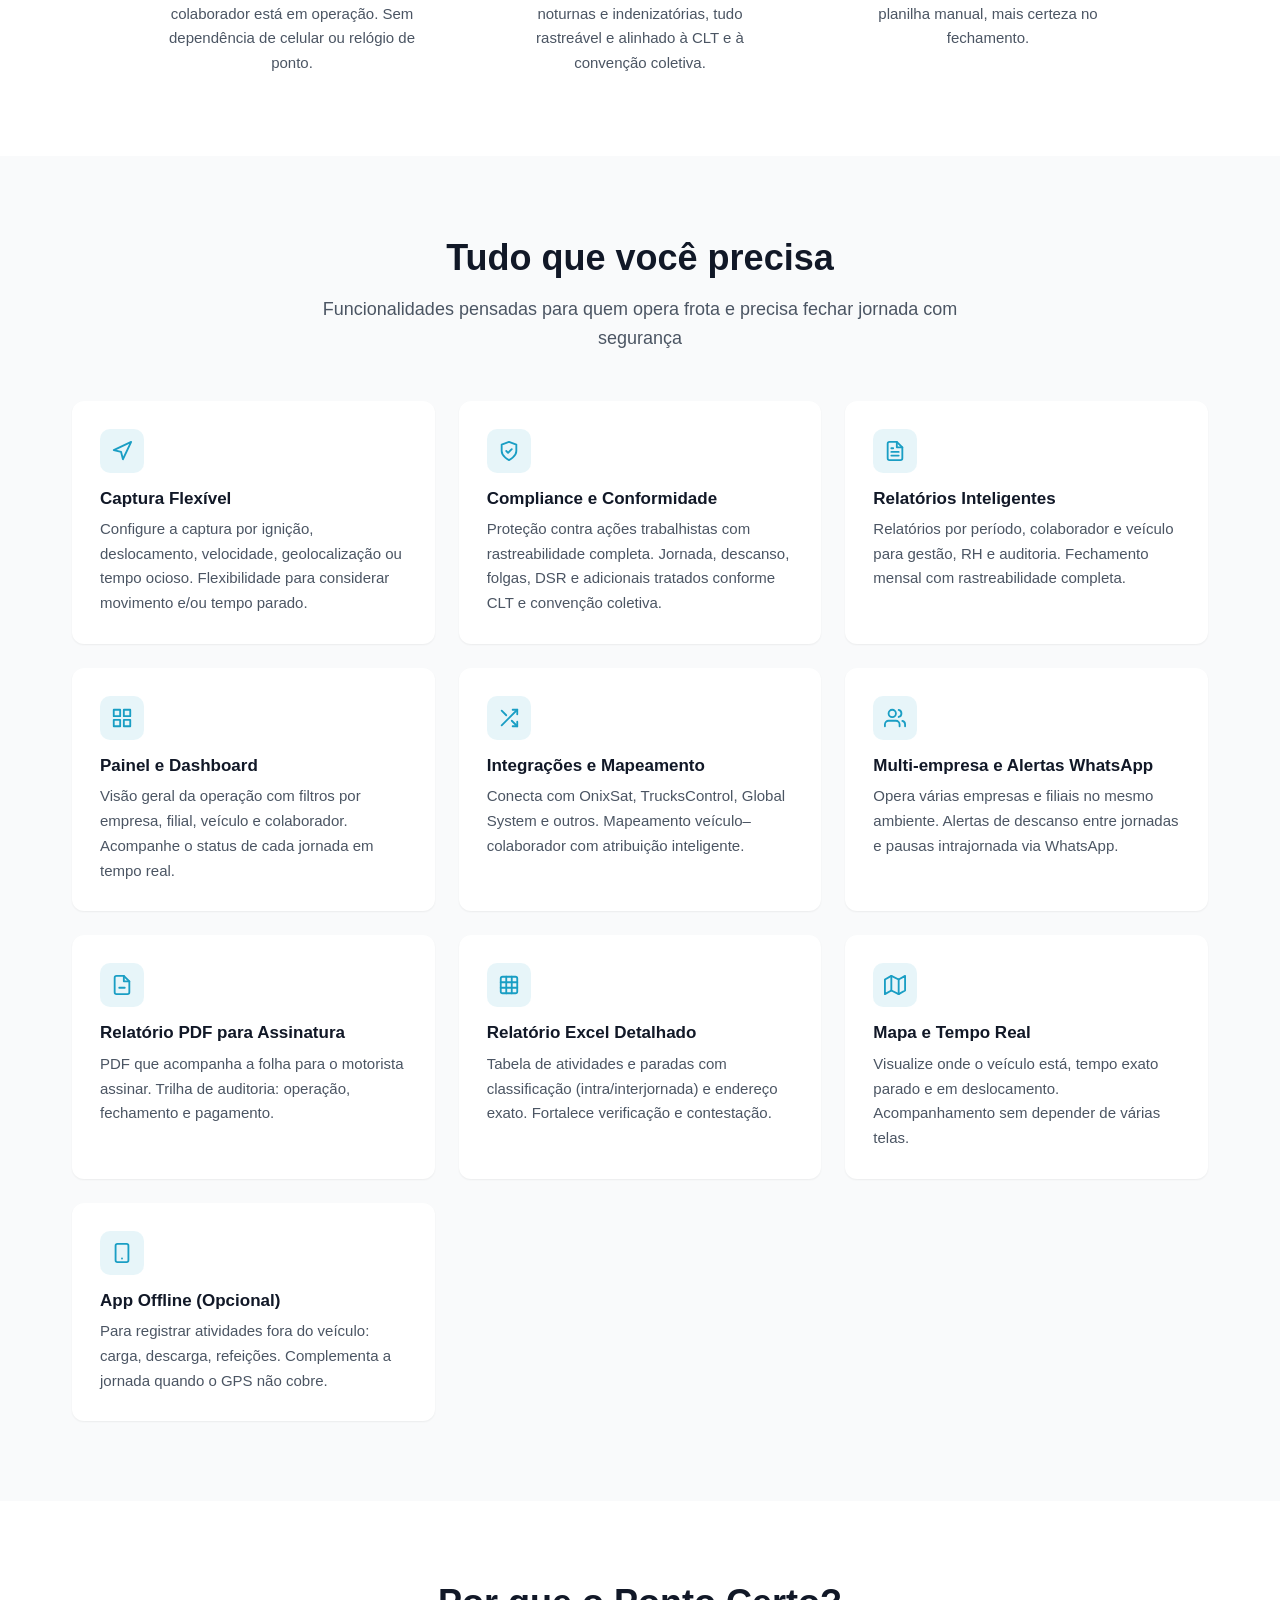
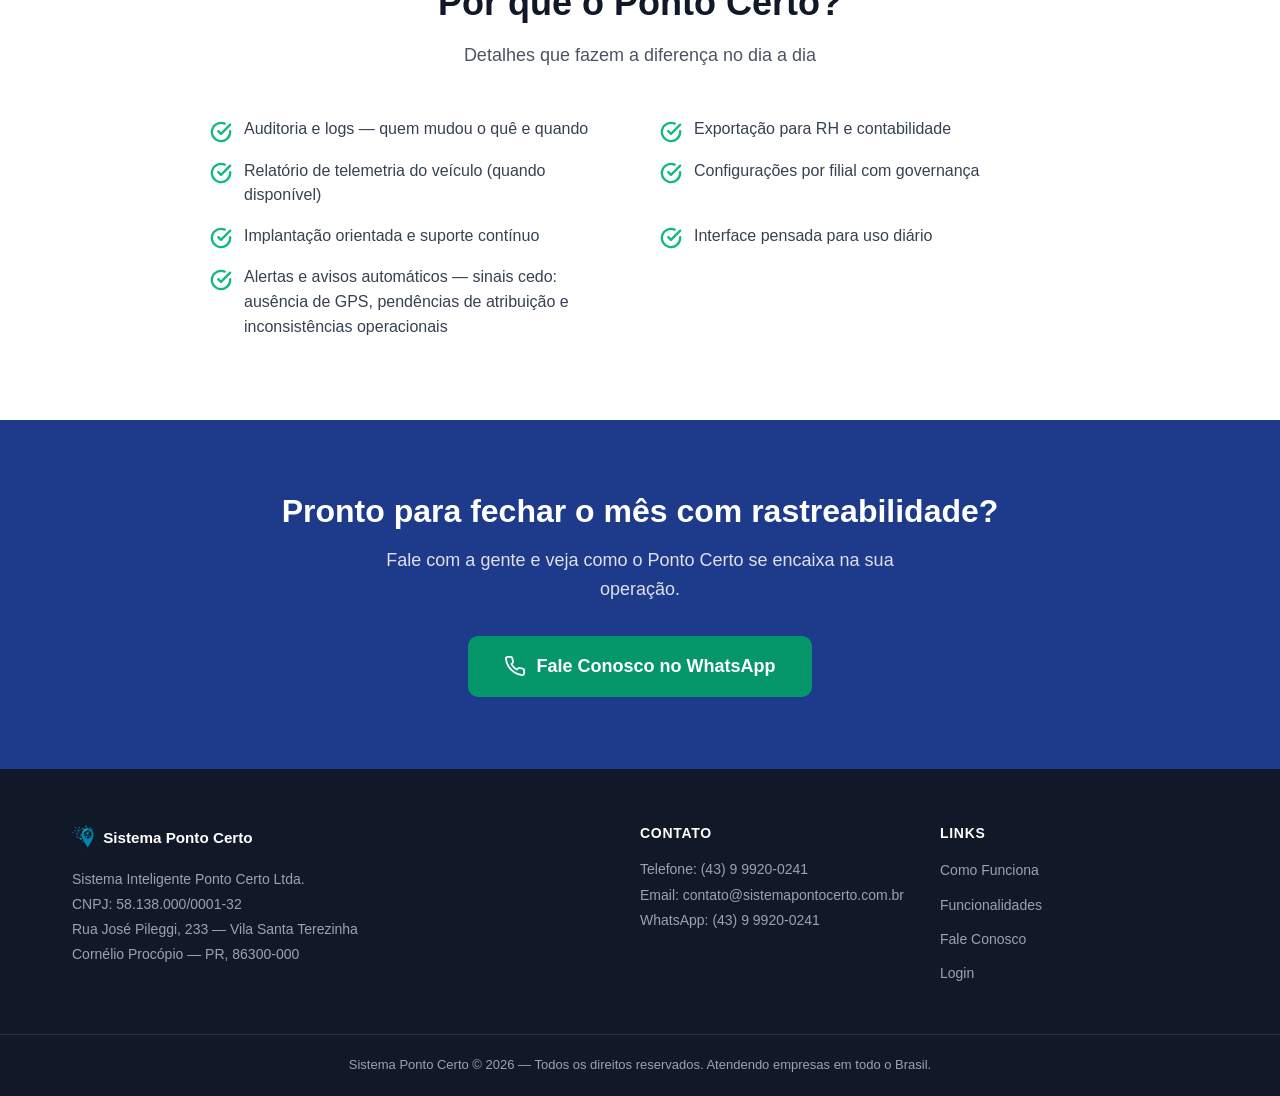
==== commit 56b61dbc: "Improvements" ====
--- a/index.html
+++ b/index.html
@@ -5,7 +5,23 @@
     <meta name="viewport" content="width=device-width, initial-scale=1.0">
     <title>Sistema Ponto Certo — Gestão de Jornada e Frota via GPS</title>
     <meta name="description" content="Gestão de jornada e frota com dados reais do GPS. Integrações com rastreadores, compliance CLT e relatórios para fechar o mês com rastreabilidade.">
-    <link rel="icon" type="image/png" href="Logo_optimized.png">
+
+    <!-- Open Graph (WhatsApp, Telegram, Facebook, etc.) -->
+    <meta property="og:type" content="website">
+    <meta property="og:title" content="Sistema Ponto Certo — Gestão de Jornada e Frota via GPS">
+    <meta property="og:description" content="Integrações com rastreadores, mapeamento veículo–motorista e relatórios de compliance para fechar o mês com rastreabilidade.">
+    <meta property="og:image" content="https://sistemapontocerto.com.br/Logo_optimized.png">
+    <meta property="og:url" content="https://sistemapontocerto.com.br/">
+    <meta property="og:locale" content="pt_BR">
+    <meta property="og:site_name" content="Sistema Ponto Certo">
+
+    <!-- Twitter Card -->
+    <meta name="twitter:card" content="summary">
+    <meta name="twitter:title" content="Sistema Ponto Certo — Gestão de Jornada e Frota via GPS">
+    <meta name="twitter:description" content="Integrações com rastreadores, mapeamento veículo–motorista e relatórios de compliance para fechar o mês com rastreabilidade.">
+    <meta name="twitter:image" content="https://sistemapontocerto.com.br/Logo_optimized.png">
+
+    <link rel="icon" type="image/png" href="favicon.png">
     <link rel="stylesheet" href="main.css">
 </head>
 <body>
@@ -14,13 +30,23 @@
     <nav class="navbar">
         <div class="container">
             <a href="#" class="navbar-brand">
-                <img src="Logo_optimized.png" alt="Logo Ponto Certo" width="36" height="36">
+                <img src="logo-icon.png" alt="Logo Ponto Certo" width="36" height="36">
                 <span>Sistema Ponto Certo</span>
             </a>
-            <a href="https://wa.me/5543999200241" target="_blank" rel="noopener" class="btn-nav-cta">
-                <svg xmlns="http://www.w3.org/2000/svg" width="16" height="16" viewBox="0 0 24 24" fill="none" stroke="currentColor" stroke-width="2" stroke-linecap="round" stroke-linejoin="round"><path d="M22 16.92v3a2 2 0 0 1-2.18 2 19.79 19.79 0 0 1-8.63-3.07 19.5 19.5 0 0 1-6-6 19.79 19.79 0 0 1-3.07-8.67A2 2 0 0 1 4.11 2h3a2 2 0 0 1 2 1.72 12.84 12.84 0 0 0 .7 2.81 2 2 0 0 1-.45 2.11L8.09 9.91a16 16 0 0 0 6 6l1.27-1.27a2 2 0 0 1 2.11-.45 12.84 12.84 0 0 0 2.81.7A2 2 0 0 1 22 16.92z"/></svg>
-                Fale Conosco
-            </a>
+            <nav class="navbar-nav">
+                <a href="#como-funciona">Como Funciona</a>
+                <a href="#funcionalidades">Funcionalidades</a>
+                <a href="#contato">Contato</a>
+            </nav>
+            <div class="navbar-actions">
+                <a href="https://wa.me/5543999200241" target="_blank" rel="noopener" class="btn-nav-cta">
+                    <svg xmlns="http://www.w3.org/2000/svg" width="16" height="16" viewBox="0 0 24 24" fill="none" stroke="currentColor" stroke-width="2" stroke-linecap="round" stroke-linejoin="round"><path d="M22 16.92v3a2 2 0 0 1-2.18 2 19.79 19.79 0 0 1-8.63-3.07 19.5 19.5 0 0 1-6-6 19.79 19.79 0 0 1-3.07-8.67A2 2 0 0 1 4.11 2h3a2 2 0 0 1 2 1.72 12.84 12.84 0 0 0 .7 2.81 2 2 0 0 1-.45 2.11L8.09 9.91a16 16 0 0 0 6 6l1.27-1.27a2 2 0 0 1 2.11-.45 12.84 12.84 0 0 0 2.81.7A2 2 0 0 1 22 16.92z"/></svg>
+                    Fale Conosco
+                </a>
+                <a href="https://sistemainteligentepontocerto.com/" target="_blank" rel="noopener" class="btn-login">
+                    Login &rarr;
+                </a>
+            </div>
         </div>
     </nav>
 
@@ -88,6 +114,28 @@
                     </div>
                 </div>
 
+                <!-- Folga Flexível -->
+                <div class="value-card">
+                    <div class="value-icon">
+                        <svg xmlns="http://www.w3.org/2000/svg" width="20" height="20" viewBox="0 0 24 24" fill="none" stroke="currentColor" stroke-width="2" stroke-linecap="round" stroke-linejoin="round"><rect x="3" y="4" width="18" height="18" rx="2" ry="2"/><line x1="16" y1="2" x2="16" y2="6"/><line x1="8" y1="2" x2="8" y2="6"/><line x1="3" y1="10" x2="21" y2="10"/></svg>
+                    </div>
+                    <div>
+                        <h3>Folga Flexível</h3>
+                        <p>Contabilização automática alinhada à CLT e à rotina real do motorista</p>
+                    </div>
+                </div>
+
+                <!-- Jornada Automática via GPS -->
+                <div class="value-card">
+                    <div class="value-icon">
+                        <svg xmlns="http://www.w3.org/2000/svg" width="20" height="20" viewBox="0 0 24 24" fill="none" stroke="currentColor" stroke-width="2" stroke-linecap="round" stroke-linejoin="round"><polygon points="3 11 22 2 13 21 11 13 3 11"/></svg>
+                    </div>
+                    <div>
+                        <h3>Jornada Automática via GPS</h3>
+                        <p>Registrado pelo rastreador, sem celular ou relógio de ponto</p>
+                    </div>
+                </div>
+
             </div>
         </div>
     </section>
@@ -143,13 +191,13 @@
 
             <div class="features-grid">
 
-                <!-- Card 1: Jornada Automática via GPS -->
+                <!-- Card 1: Captura Flexível -->
                 <div class="feature-card">
                     <div class="feature-card-icon">
                         <svg xmlns="http://www.w3.org/2000/svg" width="22" height="22" viewBox="0 0 24 24" fill="none" stroke="currentColor" stroke-width="2" stroke-linecap="round" stroke-linejoin="round"><polygon points="3 11 22 2 13 21 11 13 3 11"/></svg>
                     </div>
-                    <h3>Jornada Automática via GPS</h3>
-                    <p>Compatível com qualquer rastreador (satelital ou GSM). Configure a captura por ignição, deslocamento, velocidade ou tempo ocioso.</p>
+                    <h3>Captura Flexível</h3>
+                    <p>Configure a captura por ignição, deslocamento, velocidade, geolocalização ou tempo ocioso. Flexibilidade para considerar movimento e/ou tempo parado.</p>
                 </div>
 
                 <!-- Card 2: Compliance e Conformidade -->
@@ -167,7 +215,7 @@
                         <svg xmlns="http://www.w3.org/2000/svg" width="22" height="22" viewBox="0 0 24 24" fill="none" stroke="currentColor" stroke-width="2" stroke-linecap="round" stroke-linejoin="round"><path d="M14 2H6a2 2 0 0 0-2 2v16a2 2 0 0 0 2 2h12a2 2 0 0 0 2-2V8z"/><polyline points="14 2 14 8 20 8"/><line x1="16" y1="13" x2="8" y2="13"/><line x1="16" y1="17" x2="8" y2="17"/><polyline points="10 9 9 9 8 9"/></svg>
                     </div>
                     <h3>Relatórios Inteligentes</h3>
-                    <p>Relatórios por período, colaborador e veículo para gestão, RH e auditoria. PDF para assinatura. Excel detalhado com paradas e endereços.</p>
+                    <p>Relatórios por período, colaborador e veículo para gestão, RH e auditoria. Fechamento mensal com rastreabilidade completa.</p>
                 </div>
 
                 <!-- Card 4: Painel e Dashboard -->
@@ -176,7 +224,7 @@
                         <svg xmlns="http://www.w3.org/2000/svg" width="22" height="22" viewBox="0 0 24 24" fill="none" stroke="currentColor" stroke-width="2" stroke-linecap="round" stroke-linejoin="round"><rect x="3" y="3" width="7" height="7"/><rect x="14" y="3" width="7" height="7"/><rect x="14" y="14" width="7" height="7"/><rect x="3" y="14" width="7" height="7"/></svg>
                     </div>
                     <h3>Painel e Dashboard</h3>
-                    <p>Visão geral da operação com filtros por empresa, filial, veículo e colaborador. Mapa de veículos. Tempo exato parado e em direção. Alertas automáticos.</p>
+                    <p>Visão geral da operação com filtros por empresa, filial, veículo e colaborador. Acompanhe o status de cada jornada em tempo real.</p>
                 </div>
 
                 <!-- Card 5: Integrações e Mapeamento -->
@@ -185,7 +233,7 @@
                         <svg xmlns="http://www.w3.org/2000/svg" width="22" height="22" viewBox="0 0 24 24" fill="none" stroke="currentColor" stroke-width="2" stroke-linecap="round" stroke-linejoin="round"><polyline points="16 3 21 3 21 8"/><line x1="4" y1="20" x2="21" y2="3"/><polyline points="21 16 21 21 16 21"/><line x1="15" y1="15" x2="21" y2="21"/><line x1="4" y1="4" x2="9" y2="9"/></svg>
                     </div>
                     <h3>Integrações e Mapeamento</h3>
-                    <p>Conecta com OnixSat, TrucksControl, Global System e outros. Mapeamento veículo–colaborador com atribuição inteligente. App offline opcional.</p>
+                    <p>Conecta com OnixSat, TrucksControl, Global System e outros. Mapeamento veículo–colaborador com atribuição inteligente.</p>
                 </div>
 
                 <!-- Card 6: Multi-empresa e Alertas WhatsApp -->
@@ -197,6 +245,42 @@
                     <p>Opera várias empresas e filiais no mesmo ambiente. Alertas de descanso entre jornadas e pausas intrajornada via WhatsApp.</p>
                 </div>
 
+                <!-- Card 7: Relatório PDF para Assinatura -->
+                <div class="feature-card">
+                    <div class="feature-card-icon">
+                        <svg xmlns="http://www.w3.org/2000/svg" width="22" height="22" viewBox="0 0 24 24" fill="none" stroke="currentColor" stroke-width="2" stroke-linecap="round" stroke-linejoin="round"><path d="M14 2H6a2 2 0 0 0-2 2v16a2 2 0 0 0 2 2h12a2 2 0 0 0 2-2V8z"/><polyline points="14 2 14 8 20 8"/><line x1="9" y1="15" x2="15" y2="15"/></svg>
+                    </div>
+                    <h3>Relatório PDF para Assinatura</h3>
+                    <p>PDF que acompanha a folha para o motorista assinar. Trilha de auditoria: operação, fechamento e pagamento.</p>
+                </div>
+
+                <!-- Card 8: Relatório Excel Detalhado -->
+                <div class="feature-card">
+                    <div class="feature-card-icon">
+                        <svg xmlns="http://www.w3.org/2000/svg" width="22" height="22" viewBox="0 0 24 24" fill="none" stroke="currentColor" stroke-width="2" stroke-linecap="round" stroke-linejoin="round"><rect x="3" y="3" width="18" height="18" rx="2" ry="2"/><line x1="3" y1="9" x2="21" y2="9"/><line x1="3" y1="15" x2="21" y2="15"/><line x1="9" y1="3" x2="9" y2="21"/><line x1="15" y1="3" x2="15" y2="21"/></svg>
+                    </div>
+                    <h3>Relatório Excel Detalhado</h3>
+                    <p>Tabela de atividades e paradas com classificação (intra/interjornada) e endereço exato. Fortalece verificação e contestação.</p>
+                </div>
+
+                <!-- Card 9: Mapa e Tempo Real -->
+                <div class="feature-card">
+                    <div class="feature-card-icon">
+                        <svg xmlns="http://www.w3.org/2000/svg" width="22" height="22" viewBox="0 0 24 24" fill="none" stroke="currentColor" stroke-width="2" stroke-linecap="round" stroke-linejoin="round"><polygon points="1 6 1 22 8 18 16 22 23 18 23 2 16 6 8 2 1 6"/><line x1="8" y1="2" x2="8" y2="18"/><line x1="16" y1="6" x2="16" y2="22"/></svg>
+                    </div>
+                    <h3>Mapa e Tempo Real</h3>
+                    <p>Visualize onde o veículo está, tempo exato parado e em deslocamento. Acompanhamento sem depender de várias telas.</p>
+                </div>
+
+                <!-- Card 10: App Offline (Opcional) -->
+                <div class="feature-card">
+                    <div class="feature-card-icon">
+                        <svg xmlns="http://www.w3.org/2000/svg" width="22" height="22" viewBox="0 0 24 24" fill="none" stroke="currentColor" stroke-width="2" stroke-linecap="round" stroke-linejoin="round"><rect x="5" y="2" width="14" height="20" rx="2" ry="2"/><line x1="12" y1="18" x2="12.01" y2="18"/></svg>
+                    </div>
+                    <h3>App Offline (Opcional)</h3>
+                    <p>Para registrar atividades fora do veículo: carga, descarga, refeições. Complementa a jornada quando o GPS não cobre.</p>
+                </div>
+
             </div>
         </div>
     </section>
@@ -231,6 +315,10 @@
                 <div class="checklist-item">
                     <svg xmlns="http://www.w3.org/2000/svg" width="22" height="22" viewBox="0 0 24 24" fill="none" stroke="currentColor" stroke-width="2.5" stroke-linecap="round" stroke-linejoin="round"><path d="M22 11.08V12a10 10 0 1 1-5.93-9.14"/><polyline points="22 4 12 14.01 9 11.01"/></svg>
                     <p>Interface pensada para uso diário</p>
+                </div>
+                <div class="checklist-item">
+                    <svg xmlns="http://www.w3.org/2000/svg" width="22" height="22" viewBox="0 0 24 24" fill="none" stroke="currentColor" stroke-width="2.5" stroke-linecap="round" stroke-linejoin="round"><path d="M22 11.08V12a10 10 0 1 1-5.93-9.14"/><polyline points="22 4 12 14.01 9 11.01"/></svg>
+                    <p>Alertas e avisos automáticos — sinais cedo: ausência de GPS, pendências de atribuição e inconsistências operacionais</p>
                 </div>
             </div>
         </div>
@@ -247,14 +335,14 @@
     </section>
 
     <!-- ====== 8. FOOTER ====== -->
-    <footer class="footer">
+    <footer id="contato" class="footer">
         <div class="container">
             <div class="footer-grid">
 
                 <!-- Coluna 1 — Empresa -->
                 <div class="footer-col">
                     <div class="footer-brand">
-                        <img src="Logo_optimized.png" alt="Logo Ponto Certo" width="28" height="28">
+                        <img src="logo-icon.png" alt="Logo Ponto Certo" width="28" height="28">
                         <span>Sistema Ponto Certo</span>
                     </div>
                     <p>Sistema Inteligente Ponto Certo Ltda.</p>
@@ -278,6 +366,7 @@
                         <li><a href="#como-funciona">Como Funciona</a></li>
                         <li><a href="#funcionalidades">Funcionalidades</a></li>
                         <li><a href="https://wa.me/5543999200241" target="_blank" rel="noopener">Fale Conosco</a></li>
+                        <li><a href="https://sistemainteligentepontocerto.com/" target="_blank" rel="noopener">Login</a></li>
                     </ul>
                 </div>
 
--- a/main.css
+++ b/main.css
@@ -7,8 +7,8 @@
 :root {
     --blue-900: #1e3a8a;
     --blue-800: #1e40af;
-    --teal-600: #0891b2;
-    --teal-700: #0e7490;
+    --primary: #1a9ec4;
+    --primary-dark: #1588ab;
     --green-600: #059669;
     --green-700: #047857;
     --green-500: #10b981;
@@ -109,7 +109,48 @@
     display: flex;
     align-items: center;
     justify-content: space-between;
-    height: 4rem;
+    height: 4.5rem;
+}
+
+.navbar-nav {
+    display: none;
+    gap: 1.5rem;
+}
+
+.navbar-nav a {
+    font-size: 0.875rem;
+    color: var(--gray-600);
+    font-weight: 500;
+    transition: color 0.2s;
+}
+
+.navbar-nav a:hover {
+    color: var(--primary);
+}
+
+.navbar-actions {
+    display: flex;
+    align-items: center;
+    gap: 0.75rem;
+}
+
+.btn-login {
+    display: inline-flex;
+    align-items: center;
+    gap: 0.375rem;
+    border: 2px solid var(--primary);
+    color: var(--primary);
+    background: transparent;
+    padding: 0.5rem 1.125rem;
+    border-radius: 0.5rem;
+    font-size: 0.875rem;
+    font-weight: 600;
+    transition: background-color 0.2s, color 0.2s;
+}
+
+.btn-login:hover {
+    background-color: var(--primary);
+    color: var(--white);
 }
 
 .navbar-brand {
@@ -158,8 +199,8 @@
     color: var(--white);
     text-align: center;
     padding: 4rem 1.25rem 5rem;
-    min-height: calc(100vh - 4rem);
-    min-height: calc(100dvh - 4rem);
+    min-height: calc(100vh - 4.5rem);
+    min-height: calc(100dvh - 4.5rem);
     display: flex;
     align-items: center;
     justify-content: center;
@@ -209,7 +250,7 @@
 }
 
 /* ================================================
-   3. VALUE STRIP (4 mini-cards)
+   3. VALUE STRIP (6 mini-cards)
    ================================================ */
 .value-strip {
     background-color: var(--gray-50);
@@ -239,9 +280,9 @@
     display: flex;
     align-items: center;
     justify-content: center;
-    background-color: rgba(8, 145, 178, 0.1);
+    background-color: rgba(26, 158, 196, 0.1);
     border-radius: 0.5rem;
-    color: var(--teal-600);
+    color: var(--primary);
 }
 
 .value-card h3 {
@@ -280,7 +321,7 @@
     width: 3rem;
     height: 3rem;
     border-radius: 50%;
-    background-color: var(--teal-600);
+    background-color: var(--primary);
     color: var(--white);
     font-weight: 800;
     font-size: 1.25rem;
@@ -307,7 +348,7 @@
 }
 
 /* ================================================
-   5. FEATURES GRID (6 cards)
+   5. FEATURES GRID (10 cards)
    ================================================ */
 .features {
     background-color: var(--gray-50);
@@ -338,9 +379,9 @@
     display: flex;
     align-items: center;
     justify-content: center;
-    background-color: rgba(8, 145, 178, 0.1);
+    background-color: rgba(26, 158, 196, 0.1);
     border-radius: 0.625rem;
-    color: var(--teal-600);
+    color: var(--primary);
     margin-bottom: 1rem;
 }
 
@@ -548,14 +589,19 @@
         padding: 5rem 0;
     }
 
+    /* Navbar — show nav links on desktop */
+    .navbar-nav {
+        display: flex;
+    }
+
     /* Hero */
     .hero {
         padding: 5rem 2rem 6rem;
     }
 
-    /* Value strip — 4 cols */
+    /* Value strip — 3 cols (6 cards: 3×2) */
     .value-grid {
-        grid-template-columns: repeat(4, 1fr);
+        grid-template-columns: repeat(3, 1fr);
     }
 
     /* Steps — 3 cols with connectors */
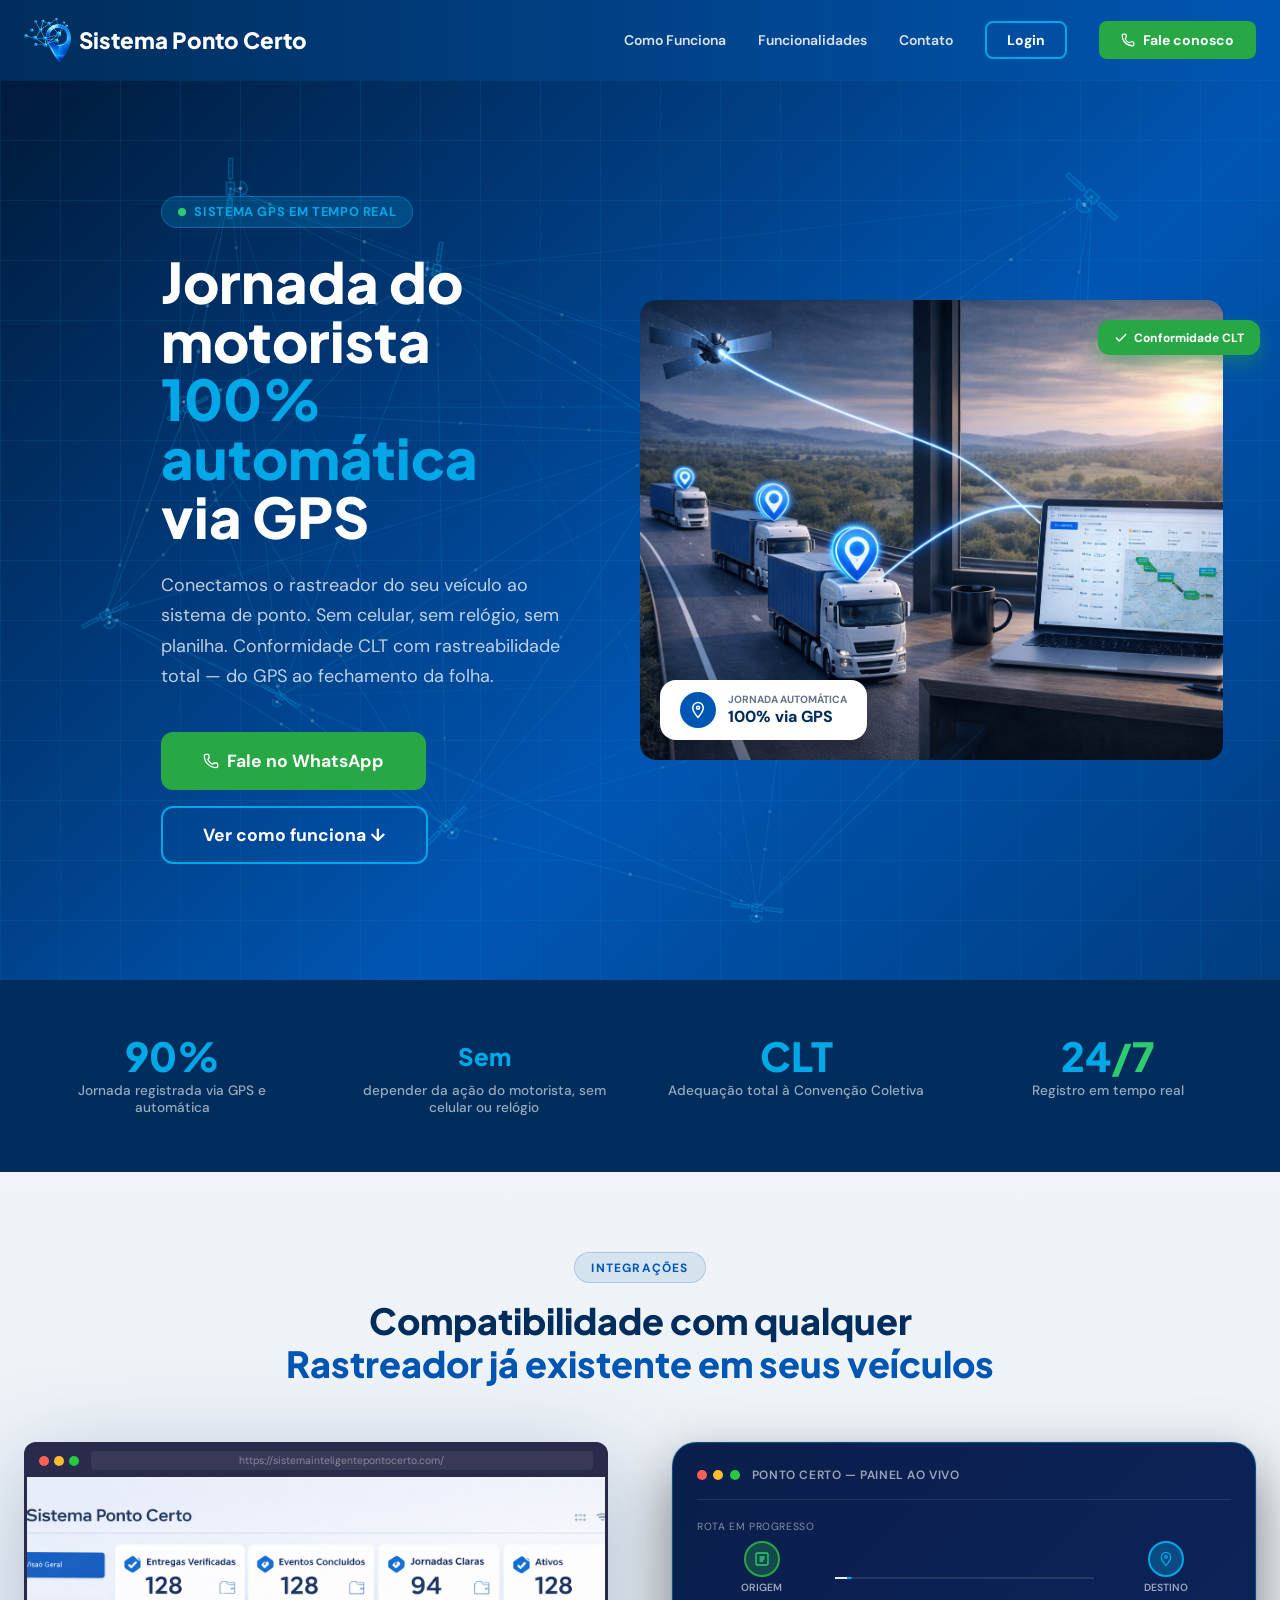
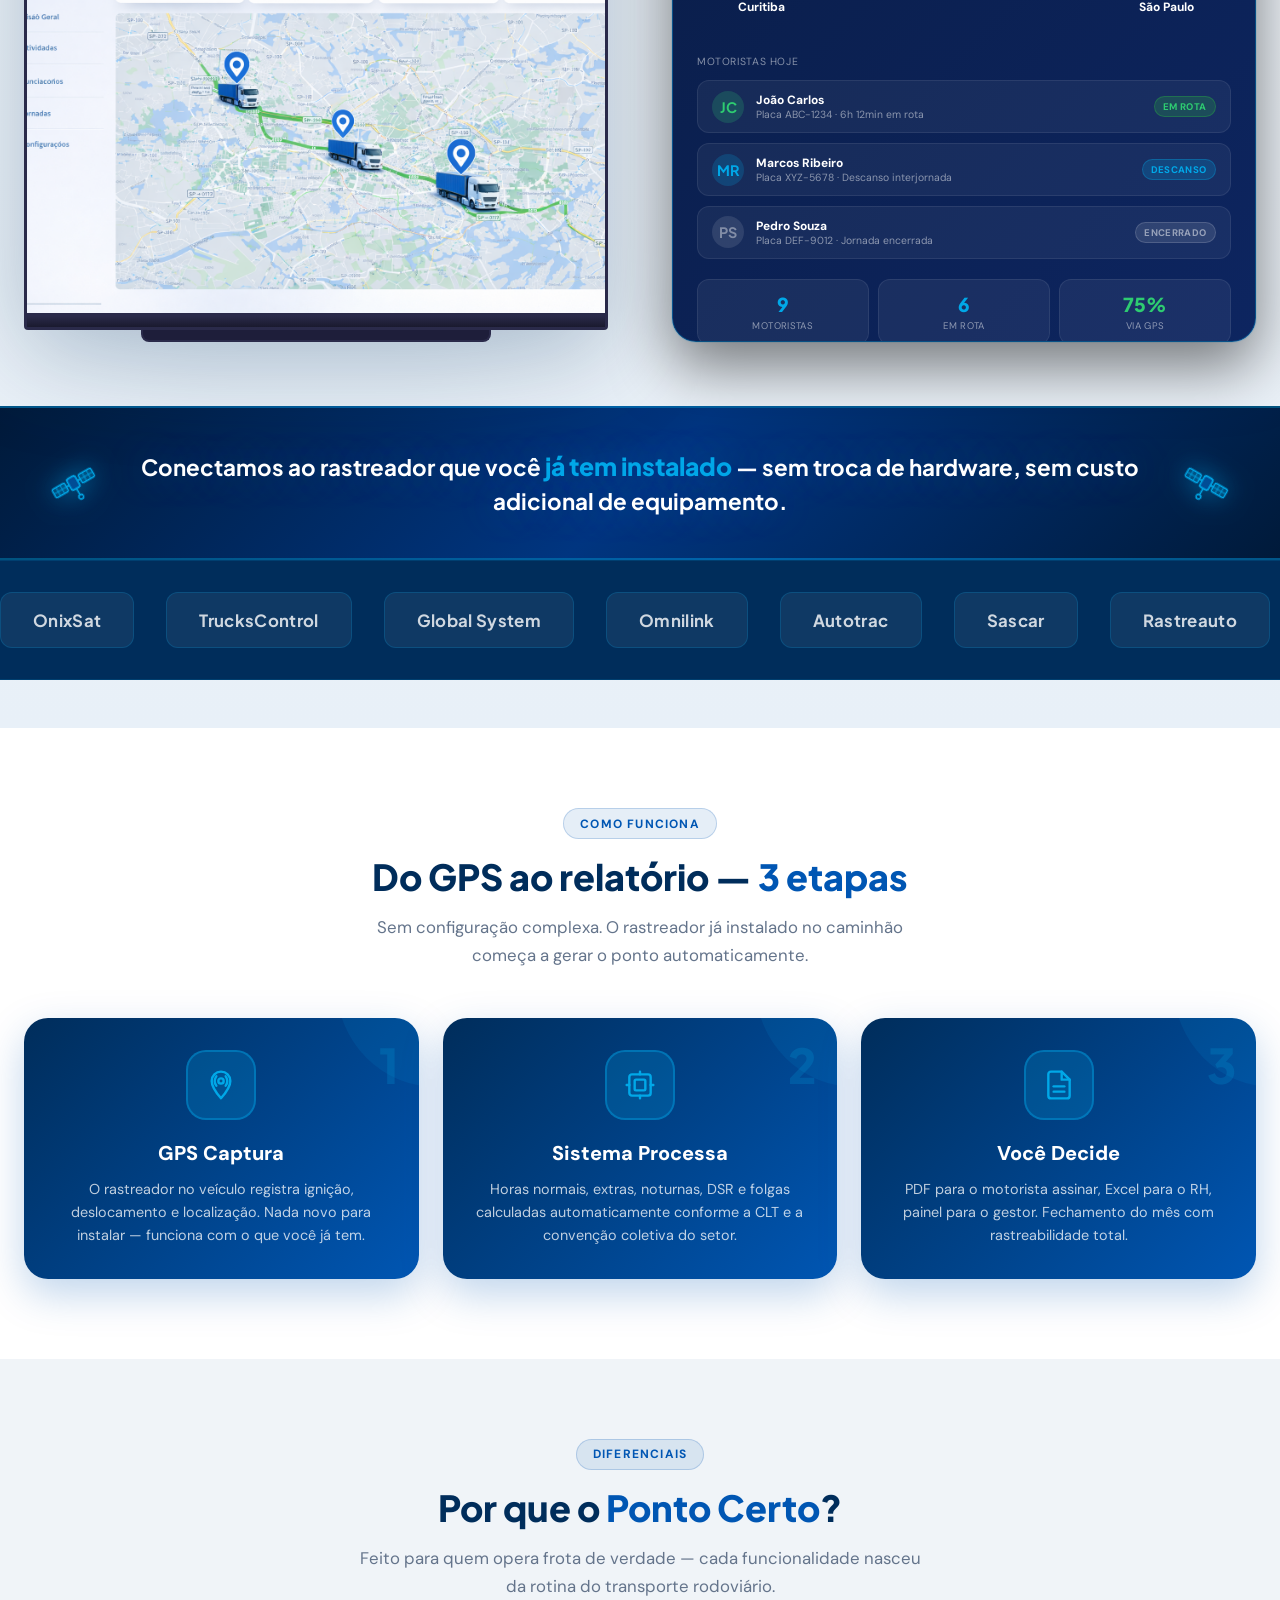
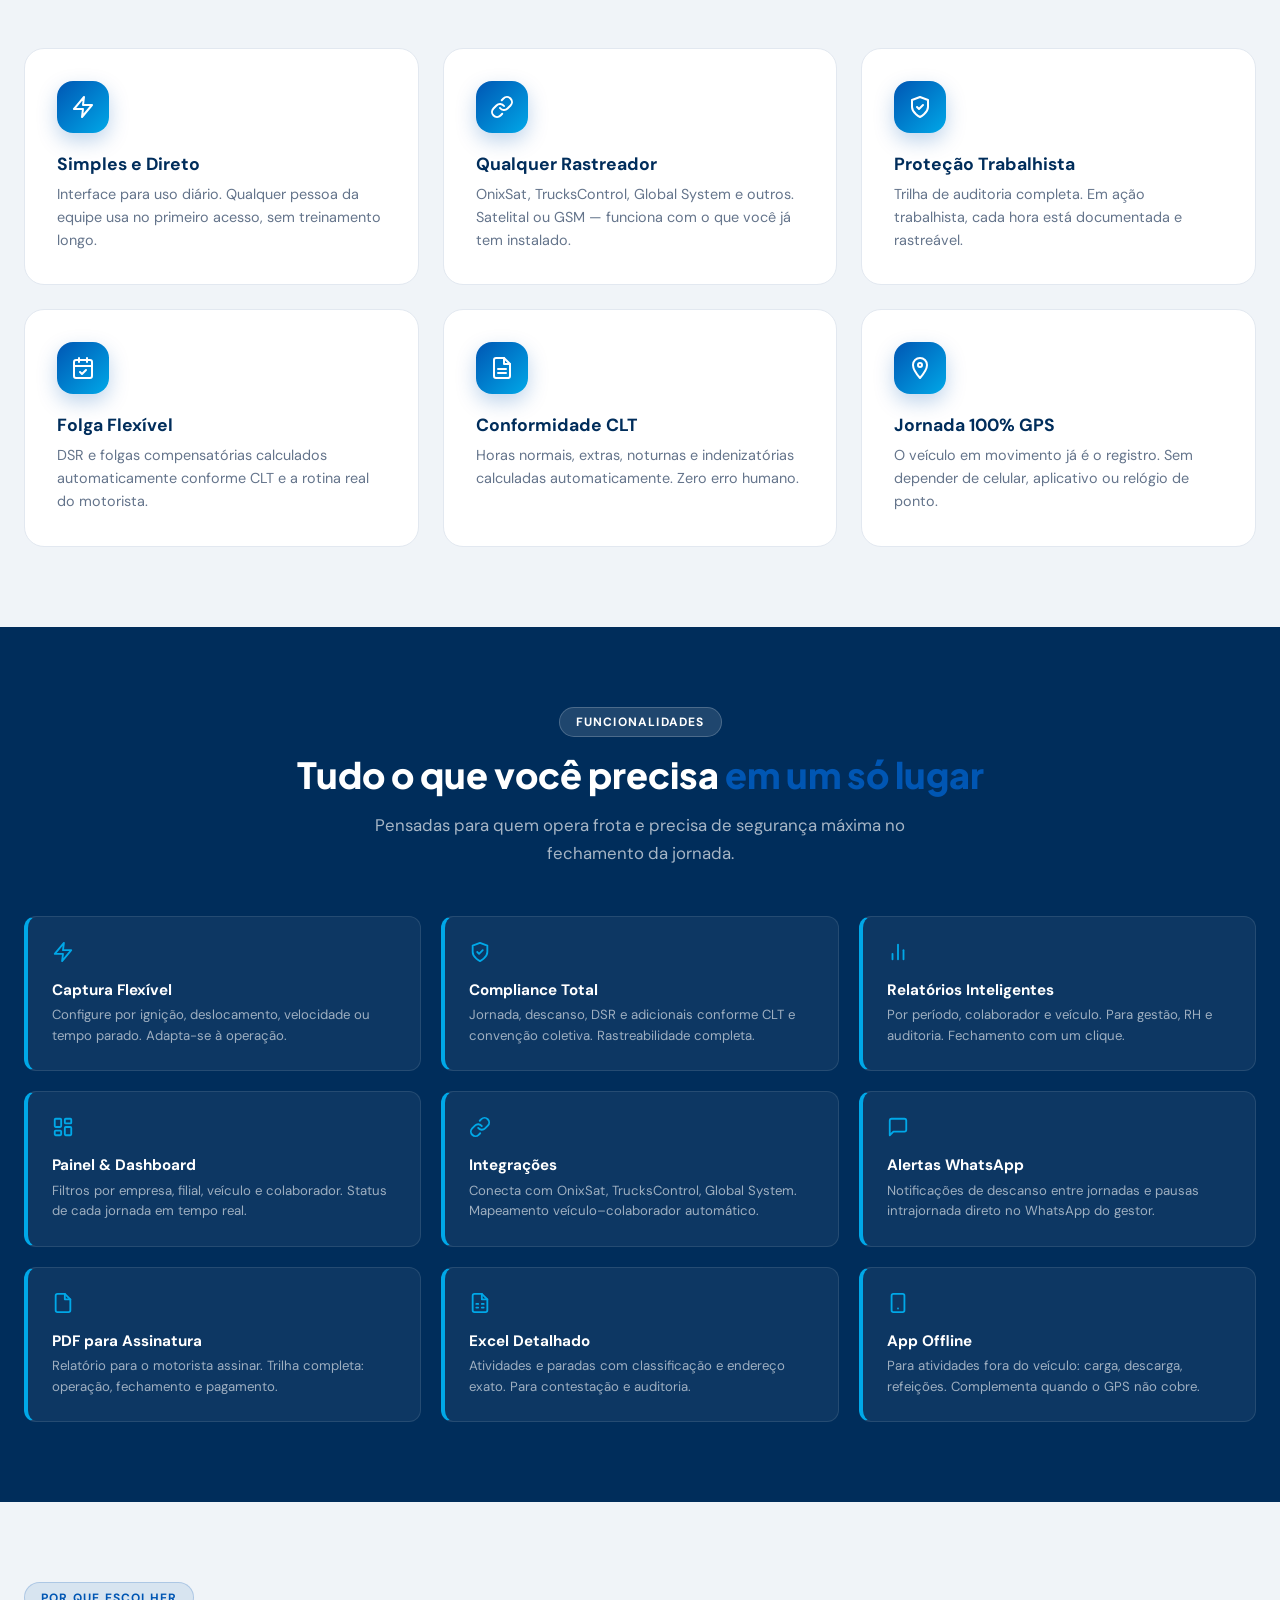
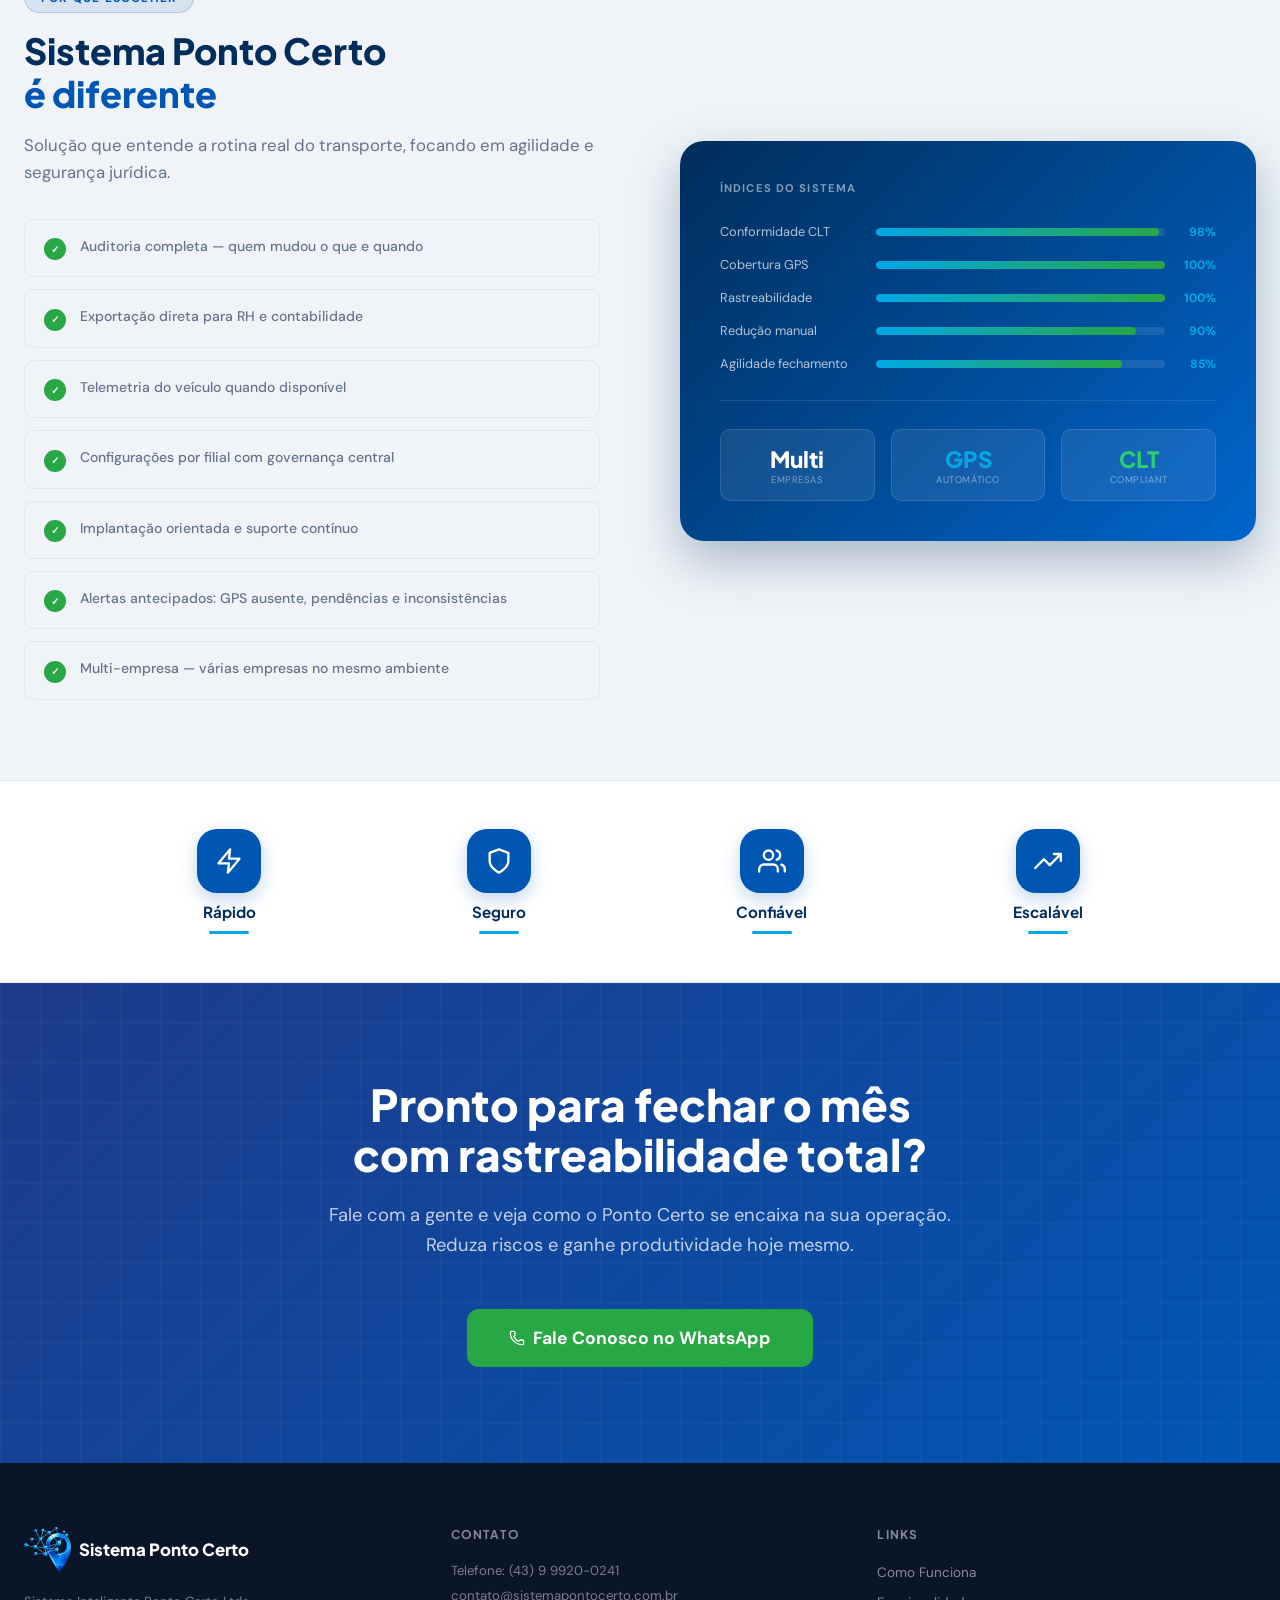
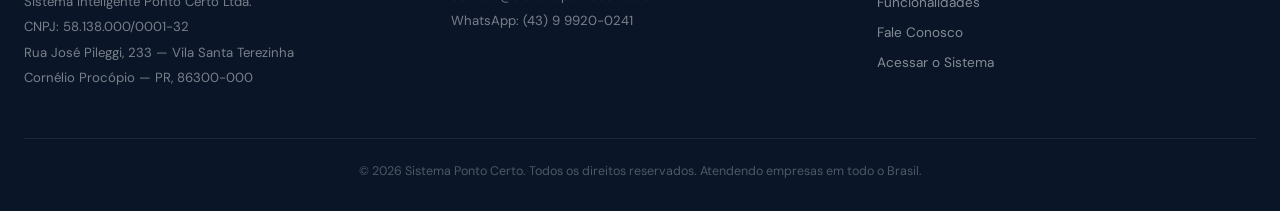
==== commit 7e58dc18: "Exclude old files" ====
--- a/index.html
+++ b/index.html
@@ -1,385 +1,1026 @@
-<!DOCTYPE html>
-<html lang="pt-BR">
-<head>
-    <meta charset="UTF-8">
-    <meta name="viewport" content="width=device-width, initial-scale=1.0">
-    <title>Sistema Ponto Certo — Gestão de Jornada e Frota via GPS</title>
-    <meta name="description" content="Gestão de jornada e frota com dados reais do GPS. Integrações com rastreadores, compliance CLT e relatórios para fechar o mês com rastreabilidade.">
-
-    <!-- Open Graph (WhatsApp, Telegram, Facebook, etc.) -->
-    <meta property="og:type" content="website">
-    <meta property="og:title" content="Sistema Ponto Certo — Gestão de Jornada e Frota via GPS">
-    <meta property="og:description" content="Integrações com rastreadores, mapeamento veículo–motorista e relatórios de compliance para fechar o mês com rastreabilidade.">
-    <meta property="og:image" content="https://sistemapontocerto.com.br/Logo_optimized.png">
-    <meta property="og:url" content="https://sistemapontocerto.com.br/">
-    <meta property="og:locale" content="pt_BR">
-    <meta property="og:site_name" content="Sistema Ponto Certo">
-
-    <!-- Twitter Card -->
-    <meta name="twitter:card" content="summary">
-    <meta name="twitter:title" content="Sistema Ponto Certo — Gestão de Jornada e Frota via GPS">
-    <meta name="twitter:description" content="Integrações com rastreadores, mapeamento veículo–motorista e relatórios de compliance para fechar o mês com rastreabilidade.">
-    <meta name="twitter:image" content="https://sistemapontocerto.com.br/Logo_optimized.png">
-
-    <link rel="icon" type="image/png" href="favicon.png">
-    <link rel="stylesheet" href="main.css">
-</head>
-<body>
-
-    <!-- ====== 1. NAVBAR ====== -->
-    <nav class="navbar">
-        <div class="container">
-            <a href="#" class="navbar-brand">
-                <img src="logo-icon.png" alt="Logo Ponto Certo" width="36" height="36">
-                <span>Sistema Ponto Certo</span>
-            </a>
-            <nav class="navbar-nav">
-                <a href="#como-funciona">Como Funciona</a>
-                <a href="#funcionalidades">Funcionalidades</a>
-                <a href="#contato">Contato</a>
-            </nav>
-            <div class="navbar-actions">
-                <a href="https://wa.me/5543999200241" target="_blank" rel="noopener" class="btn-nav-cta">
-                    <svg xmlns="http://www.w3.org/2000/svg" width="16" height="16" viewBox="0 0 24 24" fill="none" stroke="currentColor" stroke-width="2" stroke-linecap="round" stroke-linejoin="round"><path d="M22 16.92v3a2 2 0 0 1-2.18 2 19.79 19.79 0 0 1-8.63-3.07 19.5 19.5 0 0 1-6-6 19.79 19.79 0 0 1-3.07-8.67A2 2 0 0 1 4.11 2h3a2 2 0 0 1 2 1.72 12.84 12.84 0 0 0 .7 2.81 2 2 0 0 1-.45 2.11L8.09 9.91a16 16 0 0 0 6 6l1.27-1.27a2 2 0 0 1 2.11-.45 12.84 12.84 0 0 0 2.81.7A2 2 0 0 1 22 16.92z"/></svg>
-                    Fale Conosco
-                </a>
-                <a href="https://sistemainteligentepontocerto.com/" target="_blank" rel="noopener" class="btn-login">
-                    Login &rarr;
-                </a>
-            </div>
-        </div>
-    </nav>
-
-    <!-- ====== 2. HERO ====== -->
-    <section class="hero">
-        <div class="hero-inner">
-            <img src="Logo_optimized.png" alt="Logo Sistema Ponto Certo" class="hero-logo" width="200" height="200">
-            <h1>Gestão de jornada e frota com dados reais do GPS</h1>
-            <p class="hero-subtitle">
-                Integrações com rastreadores, mapeamento veículo–motorista e relatórios de compliance para fechar o mês com rastreabilidade.
-            </p>
-            <a href="https://wa.me/5543999200241" target="_blank" rel="noopener" class="btn-hero-cta">
-                <svg xmlns="http://www.w3.org/2000/svg" width="22" height="22" viewBox="0 0 24 24" fill="none" stroke="currentColor" stroke-width="2" stroke-linecap="round" stroke-linejoin="round"><path d="M22 16.92v3a2 2 0 0 1-2.18 2 19.79 19.79 0 0 1-8.63-3.07 19.5 19.5 0 0 1-6-6 19.79 19.79 0 0 1-3.07-8.67A2 2 0 0 1 4.11 2h3a2 2 0 0 1 2 1.72 12.84 12.84 0 0 0 .7 2.81 2 2 0 0 1-.45 2.11L8.09 9.91a16 16 0 0 0 6 6l1.27-1.27a2 2 0 0 1 2.11-.45 12.84 12.84 0 0 0 2.81.7A2 2 0 0 1 22 16.92z"/></svg>
-                Fale Conosco no WhatsApp
-            </a>
-        </div>
-    </section>
-
-    <!-- ====== 3. VALUE STRIP ====== -->
-    <section class="value-strip">
-        <div class="container">
-            <div class="value-grid">
-
-                <!-- Simples e Rápido -->
-                <div class="value-card">
-                    <div class="value-icon">
-                        <svg xmlns="http://www.w3.org/2000/svg" width="20" height="20" viewBox="0 0 24 24" fill="none" stroke="currentColor" stroke-width="2" stroke-linecap="round" stroke-linejoin="round"><polygon points="13 2 3 14 12 14 11 22 21 10 12 10 13 2"/></svg>
-                    </div>
-                    <div>
-                        <h3>Simples e Rápido</h3>
-                        <p>Interface direta ao ponto, menos cliques</p>
-                    </div>
-                </div>
-
-                <!-- Proteção Trabalhista -->
-                <div class="value-card">
-                    <div class="value-icon">
-                        <svg xmlns="http://www.w3.org/2000/svg" width="20" height="20" viewBox="0 0 24 24" fill="none" stroke="currentColor" stroke-width="2" stroke-linecap="round" stroke-linejoin="round"><path d="M12 22s8-4 8-10V5l-8-3-8 3v7c0 6 8 10 8 10z"/></svg>
-                    </div>
-                    <div>
-                        <h3>Proteção Trabalhista</h3>
-                        <p>Registra jornada com rastreabilidade</p>
-                    </div>
-                </div>
-
-                <!-- Conformidade CLT -->
-                <div class="value-card">
-                    <div class="value-icon">
-                        <svg xmlns="http://www.w3.org/2000/svg" width="20" height="20" viewBox="0 0 24 24" fill="none" stroke="currentColor" stroke-width="2" stroke-linecap="round" stroke-linejoin="round"><path d="M14 2H6a2 2 0 0 0-2 2v16a2 2 0 0 0 2 2h12a2 2 0 0 0 2-2V8z"/><polyline points="14 2 14 8 20 8"/><line x1="16" y1="13" x2="8" y2="13"/><line x1="16" y1="17" x2="8" y2="17"/><polyline points="10 9 9 9 8 9"/></svg>
-                    </div>
-                    <div>
-                        <h3>Conformidade CLT</h3>
-                        <p>Horas normais, extras, noturnas, indenizatórias</p>
-                    </div>
-                </div>
-
-                <!-- Qualquer Rastreador -->
-                <div class="value-card">
-                    <div class="value-icon">
-                        <svg xmlns="http://www.w3.org/2000/svg" width="20" height="20" viewBox="0 0 24 24" fill="none" stroke="currentColor" stroke-width="2" stroke-linecap="round" stroke-linejoin="round"><circle cx="12" cy="12" r="10"/><line x1="2" y1="12" x2="22" y2="12"/><path d="M12 2a15.3 15.3 0 0 1 4 10 15.3 15.3 0 0 1-4 10 15.3 15.3 0 0 1-4-10 15.3 15.3 0 0 1 4-10z"/></svg>
-                    </div>
-                    <div>
-                        <h3>Qualquer Rastreador</h3>
-                        <p>Satelital ou GSM, qualquer marca</p>
-                    </div>
-                </div>
-
-                <!-- Folga Flexível -->
-                <div class="value-card">
-                    <div class="value-icon">
-                        <svg xmlns="http://www.w3.org/2000/svg" width="20" height="20" viewBox="0 0 24 24" fill="none" stroke="currentColor" stroke-width="2" stroke-linecap="round" stroke-linejoin="round"><rect x="3" y="4" width="18" height="18" rx="2" ry="2"/><line x1="16" y1="2" x2="16" y2="6"/><line x1="8" y1="2" x2="8" y2="6"/><line x1="3" y1="10" x2="21" y2="10"/></svg>
-                    </div>
-                    <div>
-                        <h3>Folga Flexível</h3>
-                        <p>Contabilização automática alinhada à CLT e à rotina real do motorista</p>
-                    </div>
-                </div>
-
-                <!-- Jornada Automática via GPS -->
-                <div class="value-card">
-                    <div class="value-icon">
-                        <svg xmlns="http://www.w3.org/2000/svg" width="20" height="20" viewBox="0 0 24 24" fill="none" stroke="currentColor" stroke-width="2" stroke-linecap="round" stroke-linejoin="round"><polygon points="3 11 22 2 13 21 11 13 3 11"/></svg>
-                    </div>
-                    <div>
-                        <h3>Jornada Automática via GPS</h3>
-                        <p>Registrado pelo rastreador, sem celular ou relógio de ponto</p>
-                    </div>
-                </div>
-
-            </div>
-        </div>
-    </section>
-
-    <!-- ====== 4. COMO FUNCIONA ====== -->
-    <section id="como-funciona" class="how-it-works section-padding">
-        <div class="container">
-            <h2 class="section-heading">Como Funciona</h2>
-            <p class="section-subheading">Do GPS ao relatório — em três etapas simples</p>
-
-            <div class="steps-grid">
-
-                <!-- Etapa 1 -->
-                <div class="step">
-                    <div class="step-number">1</div>
-                    <h3>GPS Captura</h3>
-                    <p>O rastreador do veículo registra automaticamente quando e onde o colaborador está em operação. Sem dependência de celular ou relógio de ponto.</p>
-                </div>
-
-                <!-- Connector -->
-                <div class="step-connector" aria-hidden="true">
-                    <svg viewBox="0 0 48 24" fill="none" xmlns="http://www.w3.org/2000/svg"><path d="M0 12h44m0 0-6-6m6 6-6 6" stroke="currentColor" stroke-width="2" stroke-linecap="round" stroke-linejoin="round"/></svg>
-                </div>
-
-                <!-- Etapa 2 -->
-                <div class="step">
-                    <div class="step-number">2</div>
-                    <h3>Sistema Processa</h3>
-                    <p>A jornada é montada com conformidade: horas normais, extras, noturnas e indenizatórias, tudo rastreável e alinhado à CLT e à convenção coletiva.</p>
-                </div>
-
-                <!-- Connector -->
-                <div class="step-connector" aria-hidden="true">
-                    <svg viewBox="0 0 48 24" fill="none" xmlns="http://www.w3.org/2000/svg"><path d="M0 12h44m0 0-6-6m6 6-6 6" stroke="currentColor" stroke-width="2" stroke-linecap="round" stroke-linejoin="round"/></svg>
-                </div>
-
-                <!-- Etapa 3 -->
-                <div class="step">
-                    <div class="step-number">3</div>
-                    <h3>Você Decide</h3>
-                    <p>Relatórios inteligentes, painel com filtros e PDF para assinatura. Menos planilha manual, mais certeza no fechamento.</p>
-                </div>
-
-            </div>
-        </div>
-    </section>
-
-    <!-- ====== 5. FEATURES GRID ====== -->
-    <section id="funcionalidades" class="features section-padding">
-        <div class="container">
-            <h2 class="section-heading">Tudo que você precisa</h2>
-            <p class="section-subheading">Funcionalidades pensadas para quem opera frota e precisa fechar jornada com segurança</p>
-
-            <div class="features-grid">
-
-                <!-- Card 1: Captura Flexível -->
-                <div class="feature-card">
-                    <div class="feature-card-icon">
-                        <svg xmlns="http://www.w3.org/2000/svg" width="22" height="22" viewBox="0 0 24 24" fill="none" stroke="currentColor" stroke-width="2" stroke-linecap="round" stroke-linejoin="round"><polygon points="3 11 22 2 13 21 11 13 3 11"/></svg>
-                    </div>
-                    <h3>Captura Flexível</h3>
-                    <p>Configure a captura por ignição, deslocamento, velocidade, geolocalização ou tempo ocioso. Flexibilidade para considerar movimento e/ou tempo parado.</p>
-                </div>
-
-                <!-- Card 2: Compliance e Conformidade -->
-                <div class="feature-card">
-                    <div class="feature-card-icon">
-                        <svg xmlns="http://www.w3.org/2000/svg" width="22" height="22" viewBox="0 0 24 24" fill="none" stroke="currentColor" stroke-width="2" stroke-linecap="round" stroke-linejoin="round"><path d="M12 22s8-4 8-10V5l-8-3-8 3v7c0 6 8 10 8 10z"/><polyline points="9 12 11 14 15 10"/></svg>
-                    </div>
-                    <h3>Compliance e Conformidade</h3>
-                    <p>Proteção contra ações trabalhistas com rastreabilidade completa. Jornada, descanso, folgas, DSR e adicionais tratados conforme CLT e convenção coletiva.</p>
-                </div>
-
-                <!-- Card 3: Relatórios Inteligentes -->
-                <div class="feature-card">
-                    <div class="feature-card-icon">
-                        <svg xmlns="http://www.w3.org/2000/svg" width="22" height="22" viewBox="0 0 24 24" fill="none" stroke="currentColor" stroke-width="2" stroke-linecap="round" stroke-linejoin="round"><path d="M14 2H6a2 2 0 0 0-2 2v16a2 2 0 0 0 2 2h12a2 2 0 0 0 2-2V8z"/><polyline points="14 2 14 8 20 8"/><line x1="16" y1="13" x2="8" y2="13"/><line x1="16" y1="17" x2="8" y2="17"/><polyline points="10 9 9 9 8 9"/></svg>
-                    </div>
-                    <h3>Relatórios Inteligentes</h3>
-                    <p>Relatórios por período, colaborador e veículo para gestão, RH e auditoria. Fechamento mensal com rastreabilidade completa.</p>
-                </div>
-
-                <!-- Card 4: Painel e Dashboard -->
-                <div class="feature-card">
-                    <div class="feature-card-icon">
-                        <svg xmlns="http://www.w3.org/2000/svg" width="22" height="22" viewBox="0 0 24 24" fill="none" stroke="currentColor" stroke-width="2" stroke-linecap="round" stroke-linejoin="round"><rect x="3" y="3" width="7" height="7"/><rect x="14" y="3" width="7" height="7"/><rect x="14" y="14" width="7" height="7"/><rect x="3" y="14" width="7" height="7"/></svg>
-                    </div>
-                    <h3>Painel e Dashboard</h3>
-                    <p>Visão geral da operação com filtros por empresa, filial, veículo e colaborador. Acompanhe o status de cada jornada em tempo real.</p>
-                </div>
-
-                <!-- Card 5: Integrações e Mapeamento -->
-                <div class="feature-card">
-                    <div class="feature-card-icon">
-                        <svg xmlns="http://www.w3.org/2000/svg" width="22" height="22" viewBox="0 0 24 24" fill="none" stroke="currentColor" stroke-width="2" stroke-linecap="round" stroke-linejoin="round"><polyline points="16 3 21 3 21 8"/><line x1="4" y1="20" x2="21" y2="3"/><polyline points="21 16 21 21 16 21"/><line x1="15" y1="15" x2="21" y2="21"/><line x1="4" y1="4" x2="9" y2="9"/></svg>
-                    </div>
-                    <h3>Integrações e Mapeamento</h3>
-                    <p>Conecta com OnixSat, TrucksControl, Global System e outros. Mapeamento veículo–colaborador com atribuição inteligente.</p>
-                </div>
-
-                <!-- Card 6: Multi-empresa e Alertas WhatsApp -->
-                <div class="feature-card">
-                    <div class="feature-card-icon">
-                        <svg xmlns="http://www.w3.org/2000/svg" width="22" height="22" viewBox="0 0 24 24" fill="none" stroke="currentColor" stroke-width="2" stroke-linecap="round" stroke-linejoin="round"><path d="M17 21v-2a4 4 0 0 0-4-4H5a4 4 0 0 0-4 4v2"/><circle cx="9" cy="7" r="4"/><path d="M23 21v-2a4 4 0 0 0-3-3.87"/><path d="M16 3.13a4 4 0 0 1 0 7.75"/></svg>
-                    </div>
-                    <h3>Multi-empresa e Alertas WhatsApp</h3>
-                    <p>Opera várias empresas e filiais no mesmo ambiente. Alertas de descanso entre jornadas e pausas intrajornada via WhatsApp.</p>
-                </div>
-
-                <!-- Card 7: Relatório PDF para Assinatura -->
-                <div class="feature-card">
-                    <div class="feature-card-icon">
-                        <svg xmlns="http://www.w3.org/2000/svg" width="22" height="22" viewBox="0 0 24 24" fill="none" stroke="currentColor" stroke-width="2" stroke-linecap="round" stroke-linejoin="round"><path d="M14 2H6a2 2 0 0 0-2 2v16a2 2 0 0 0 2 2h12a2 2 0 0 0 2-2V8z"/><polyline points="14 2 14 8 20 8"/><line x1="9" y1="15" x2="15" y2="15"/></svg>
-                    </div>
-                    <h3>Relatório PDF para Assinatura</h3>
-                    <p>PDF que acompanha a folha para o motorista assinar. Trilha de auditoria: operação, fechamento e pagamento.</p>
-                </div>
-
-                <!-- Card 8: Relatório Excel Detalhado -->
-                <div class="feature-card">
-                    <div class="feature-card-icon">
-                        <svg xmlns="http://www.w3.org/2000/svg" width="22" height="22" viewBox="0 0 24 24" fill="none" stroke="currentColor" stroke-width="2" stroke-linecap="round" stroke-linejoin="round"><rect x="3" y="3" width="18" height="18" rx="2" ry="2"/><line x1="3" y1="9" x2="21" y2="9"/><line x1="3" y1="15" x2="21" y2="15"/><line x1="9" y1="3" x2="9" y2="21"/><line x1="15" y1="3" x2="15" y2="21"/></svg>
-                    </div>
-                    <h3>Relatório Excel Detalhado</h3>
-                    <p>Tabela de atividades e paradas com classificação (intra/interjornada) e endereço exato. Fortalece verificação e contestação.</p>
-                </div>
-
-                <!-- Card 9: Mapa e Tempo Real -->
-                <div class="feature-card">
-                    <div class="feature-card-icon">
-                        <svg xmlns="http://www.w3.org/2000/svg" width="22" height="22" viewBox="0 0 24 24" fill="none" stroke="currentColor" stroke-width="2" stroke-linecap="round" stroke-linejoin="round"><polygon points="1 6 1 22 8 18 16 22 23 18 23 2 16 6 8 2 1 6"/><line x1="8" y1="2" x2="8" y2="18"/><line x1="16" y1="6" x2="16" y2="22"/></svg>
-                    </div>
-                    <h3>Mapa e Tempo Real</h3>
-                    <p>Visualize onde o veículo está, tempo exato parado e em deslocamento. Acompanhamento sem depender de várias telas.</p>
-                </div>
-
-                <!-- Card 10: App Offline (Opcional) -->
-                <div class="feature-card">
-                    <div class="feature-card-icon">
-                        <svg xmlns="http://www.w3.org/2000/svg" width="22" height="22" viewBox="0 0 24 24" fill="none" stroke="currentColor" stroke-width="2" stroke-linecap="round" stroke-linejoin="round"><rect x="5" y="2" width="14" height="20" rx="2" ry="2"/><line x1="12" y1="18" x2="12.01" y2="18"/></svg>
-                    </div>
-                    <h3>App Offline (Opcional)</h3>
-                    <p>Para registrar atividades fora do veículo: carga, descarga, refeições. Complementa a jornada quando o GPS não cobre.</p>
-                </div>
-
-            </div>
-        </div>
-    </section>
-
-    <!-- ====== 6. CHECKLIST ====== -->
-    <section class="checklist-section section-padding">
-        <div class="container">
-            <h2 class="section-heading">Por que o Ponto Certo?</h2>
-            <p class="section-subheading">Detalhes que fazem a diferença no dia a dia</p>
-
-            <div class="checklist-grid">
-                <div class="checklist-item">
-                    <svg xmlns="http://www.w3.org/2000/svg" width="22" height="22" viewBox="0 0 24 24" fill="none" stroke="currentColor" stroke-width="2.5" stroke-linecap="round" stroke-linejoin="round"><path d="M22 11.08V12a10 10 0 1 1-5.93-9.14"/><polyline points="22 4 12 14.01 9 11.01"/></svg>
-                    <p>Auditoria e logs — quem mudou o quê e quando</p>
-                </div>
-                <div class="checklist-item">
-                    <svg xmlns="http://www.w3.org/2000/svg" width="22" height="22" viewBox="0 0 24 24" fill="none" stroke="currentColor" stroke-width="2.5" stroke-linecap="round" stroke-linejoin="round"><path d="M22 11.08V12a10 10 0 1 1-5.93-9.14"/><polyline points="22 4 12 14.01 9 11.01"/></svg>
-                    <p>Exportação para RH e contabilidade</p>
-                </div>
-                <div class="checklist-item">
-                    <svg xmlns="http://www.w3.org/2000/svg" width="22" height="22" viewBox="0 0 24 24" fill="none" stroke="currentColor" stroke-width="2.5" stroke-linecap="round" stroke-linejoin="round"><path d="M22 11.08V12a10 10 0 1 1-5.93-9.14"/><polyline points="22 4 12 14.01 9 11.01"/></svg>
-                    <p>Relatório de telemetria do veículo (quando disponível)</p>
-                </div>
-                <div class="checklist-item">
-                    <svg xmlns="http://www.w3.org/2000/svg" width="22" height="22" viewBox="0 0 24 24" fill="none" stroke="currentColor" stroke-width="2.5" stroke-linecap="round" stroke-linejoin="round"><path d="M22 11.08V12a10 10 0 1 1-5.93-9.14"/><polyline points="22 4 12 14.01 9 11.01"/></svg>
-                    <p>Configurações por filial com governança</p>
-                </div>
-                <div class="checklist-item">
-                    <svg xmlns="http://www.w3.org/2000/svg" width="22" height="22" viewBox="0 0 24 24" fill="none" stroke="currentColor" stroke-width="2.5" stroke-linecap="round" stroke-linejoin="round"><path d="M22 11.08V12a10 10 0 1 1-5.93-9.14"/><polyline points="22 4 12 14.01 9 11.01"/></svg>
-                    <p>Implantação orientada e suporte contínuo</p>
-                </div>
-                <div class="checklist-item">
-                    <svg xmlns="http://www.w3.org/2000/svg" width="22" height="22" viewBox="0 0 24 24" fill="none" stroke="currentColor" stroke-width="2.5" stroke-linecap="round" stroke-linejoin="round"><path d="M22 11.08V12a10 10 0 1 1-5.93-9.14"/><polyline points="22 4 12 14.01 9 11.01"/></svg>
-                    <p>Interface pensada para uso diário</p>
-                </div>
-                <div class="checklist-item">
-                    <svg xmlns="http://www.w3.org/2000/svg" width="22" height="22" viewBox="0 0 24 24" fill="none" stroke="currentColor" stroke-width="2.5" stroke-linecap="round" stroke-linejoin="round"><path d="M22 11.08V12a10 10 0 1 1-5.93-9.14"/><polyline points="22 4 12 14.01 9 11.01"/></svg>
-                    <p>Alertas e avisos automáticos — sinais cedo: ausência de GPS, pendências de atribuição e inconsistências operacionais</p>
-                </div>
-            </div>
-        </div>
-    </section>
-
-    <!-- ====== 7. CTA FINAL ====== -->
-    <section class="cta-final">
-        <h2>Pronto para fechar o mês com rastreabilidade?</h2>
-        <p>Fale com a gente e veja como o Ponto Certo se encaixa na sua operação.</p>
-        <a href="https://wa.me/5543999200241" target="_blank" rel="noopener" class="btn-cta-final">
-            <svg xmlns="http://www.w3.org/2000/svg" width="22" height="22" viewBox="0 0 24 24" fill="none" stroke="currentColor" stroke-width="2" stroke-linecap="round" stroke-linejoin="round"><path d="M22 16.92v3a2 2 0 0 1-2.18 2 19.79 19.79 0 0 1-8.63-3.07 19.5 19.5 0 0 1-6-6 19.79 19.79 0 0 1-3.07-8.67A2 2 0 0 1 4.11 2h3a2 2 0 0 1 2 1.72 12.84 12.84 0 0 0 .7 2.81 2 2 0 0 1-.45 2.11L8.09 9.91a16 16 0 0 0 6 6l1.27-1.27a2 2 0 0 1 2.11-.45 12.84 12.84 0 0 0 2.81.7A2 2 0 0 1 22 16.92z"/></svg>
-            Fale Conosco no WhatsApp
-        </a>
-    </section>
-
-    <!-- ====== 8. FOOTER ====== -->
-    <footer id="contato" class="footer">
-        <div class="container">
-            <div class="footer-grid">
-
-                <!-- Coluna 1 — Empresa -->
-                <div class="footer-col">
-                    <div class="footer-brand">
-                        <img src="logo-icon.png" alt="Logo Ponto Certo" width="28" height="28">
-                        <span>Sistema Ponto Certo</span>
-                    </div>
-                    <p>Sistema Inteligente Ponto Certo Ltda.</p>
-                    <p>CNPJ: 58.138.000/0001-32</p>
-                    <p>Rua José Pileggi, 233 — Vila Santa Terezinha</p>
-                    <p>Cornélio Procópio — PR, 86300-000</p>
-                </div>
-
-                <!-- Coluna 2 — Contato -->
-                <div class="footer-col">
-                    <h4>Contato</h4>
-                    <p>Telefone: (43) 9 9920-0241</p>
-                    <p>Email: contato@sistemapontocerto.com.br</p>
-                    <p>WhatsApp: <a href="https://wa.me/5543999200241" target="_blank" rel="noopener">(43) 9 9920-0241</a></p>
-                </div>
-
-                <!-- Coluna 3 — Links -->
-                <div class="footer-col">
-                    <h4>Links</h4>
-                    <ul class="footer-links">
-                        <li><a href="#como-funciona">Como Funciona</a></li>
-                        <li><a href="#funcionalidades">Funcionalidades</a></li>
-                        <li><a href="https://wa.me/5543999200241" target="_blank" rel="noopener">Fale Conosco</a></li>
-                        <li><a href="https://sistemainteligentepontocerto.com/" target="_blank" rel="noopener">Login</a></li>
-                    </ul>
-                </div>
-
-            </div>
-        </div>
-
-        <!-- Barra inferior -->
-        <div class="footer-bottom">
-            <div class="container">
-                <p>Sistema Ponto Certo &copy; 2026 — Todos os direitos reservados. Atendendo empresas em todo o Brasil.</p>
-            </div>
-        </div>
-    </footer>
-
-</body>
-</html>
+<!DOCTYPE html>
+<html lang="pt-br">
+<head>
+  <meta charset="UTF-8">
+  <meta name="viewport" content="width=device-width, initial-scale=1.0">
+  <link rel="icon" type="image/png" href="favicon.png">
+  <title>Ponto Certo - Gestão de Jornada e Frota via GPS</title>
+  <link href="https://fonts.googleapis.com/css2?family=Plus+Jakarta+Sans:wght@400;600;700;800;900&family=DM+Sans:wght@400;500;600&display=swap" rel="stylesheet">
+  <style>
+    :root {
+      --blue-dark: #002D5B;
+      --blue-mid:  #0056B3;
+      --blue-light:#00A8E8;
+      --green:     #28a745;
+      --green-bright:#2ecc71;
+      --white:     #ffffff;
+      --bg:        #f0f4f8;
+      --slate-700: #334155;
+      --slate-500: #64748b;
+      --slate-200: #e2e8f0;
+    }
+    *{margin:0;padding:0;box-sizing:border-box}
+    html{scroll-behavior:smooth}
+    body{font-family:'DM Sans',sans-serif;color:#1a2340;background:var(--bg);-webkit-font-smoothing:antialiased;overflow-x:hidden}
+    h1,h2,h3,h4{font-family:'Plus Jakarta Sans',sans-serif}
+    a{text-decoration:none;color:inherit}
+    ul{list-style:none}
+    img{max-width:100%;display:block}
+    .container{max-width:90rem;margin:0 auto;padding:0 1.5rem}
+
+    /* ── NAVBAR ── */
+    .navbar{background:linear-gradient(to right,var(--blue-dark),var(--blue-mid));position:sticky;top:0;z-index:100;height:5rem;display:flex;align-items:center;transition:box-shadow .3s}
+    .navbar.scrolled{box-shadow:0 4px 30px rgba(0,0,0,.3)}
+    .nav-content{display:flex;justify-content:space-between;align-items:center;width:100%}
+    .nav-logo{display:flex;align-items:center;gap:.5rem}
+    .logo-text{font-family:'Plus Jakarta Sans',sans-serif;font-size:1.4rem;font-weight:800;color:#fff}
+    .nav-links{display:flex;align-items:center;gap:2rem}
+    .nav-link{font-size:.875rem;font-weight:600;color:rgba(255,255,255,.85);transition:color .2s;position:relative}
+    .nav-link::after{content:'';position:absolute;bottom:-4px;left:0;width:0;height:2px;background:var(--blue-light);transition:width .3s;border-radius:2px}
+    .nav-link:hover::after{width:100%}
+    .nav-link:hover{color:#fff}
+    .btn{display:inline-flex;align-items:center;justify-content:center;gap:.5rem;padding:.6rem 1.4rem;border-radius:.5rem;font-weight:700;font-family:'DM Sans',sans-serif;transition:all .25s;cursor:pointer;border:none}
+    .btn-outline{background:transparent;color:#fff;border:2px solid var(--blue-light)}
+    .btn-outline:hover{background:var(--blue-light)}
+    .btn-primary{background:var(--green);color:#fff;border:2px solid var(--green)}
+    .btn-primary:hover{background:#218838;border-color:#218838;transform:translateY(-1px);box-shadow:0 4px 15px rgba(40,167,69,.4)}
+    .btn-lg{padding:1rem 2.5rem;font-size:1.1rem;border-radius:.75rem}
+    .btn-pulse{animation:btnPulse 2.5s infinite}
+    @keyframes btnPulse{0%,100%{box-shadow:0 0 0 0 rgba(40,167,69,.5)}50%{box-shadow:0 0 0 14px rgba(40,167,69,0)}}
+
+    /* ── HERO ── */
+    .hero{position:relative;overflow:hidden;background:linear-gradient(135deg,#001a3a 0%,#0056B3 60%,#003d80 100%);min-height:100vh;display:flex;align-items:center;padding:0;margin:0}
+    .hero-grid-bg{position:absolute;inset:0;background-image:linear-gradient(rgba(0,168,232,.1) 1px,transparent 1px),linear-gradient(90deg,rgba(0,168,232,.1) 1px,transparent 1px);background-size:60px 60px;animation:gridMove 20s linear infinite}
+    @keyframes gridMove{from{background-position:0 0}to{background-position:60px 60px}}
+    #sat-canvas{position:absolute;inset:0;width:100%;height:100%;pointer-events:none;z-index:1}
+    .hero-inner{position:relative;z-index:10;display:grid;grid-template-columns:1fr 50vw;gap:0;align-items:center;width:100%;padding:0}
+    .hero-badge{display:inline-flex;align-items:center;gap:.5rem;background:rgba(0,168,232,.2);border:1px solid rgba(0,168,232,.4);padding:.4rem 1rem;border-radius:999px;color:var(--blue-light);font-size:.8rem;font-weight:700;letter-spacing:.05em;text-transform:uppercase;margin-bottom:1.5rem;opacity:0;animation:fadeUp .6s .1s ease forwards}
+    .badge-dot{width:8px;height:8px;background:var(--green-bright);border-radius:50%;animation:blink 1.5s infinite}
+    @keyframes blink{0%,100%{opacity:1}50%{opacity:.3}}
+    .hero-title{font-size:3.5rem;font-weight:800;line-height:1.05;color:#fff;margin-bottom:1.5rem;opacity:0;animation:fadeUp .6s .25s ease forwards}
+    .hero-title .accent{color:var(--blue-light)}
+    .hero-title .line2{display:block}
+    .hero-desc{font-size:1.125rem;color:rgba(255,255,255,.75);line-height:1.7;margin-bottom:2.5rem;max-width:30rem;opacity:0;animation:fadeUp .6s .4s ease forwards}
+    .hero-actions{display:flex;gap:1rem;flex-wrap:wrap;opacity:0;animation:fadeUp .6s .55s ease forwards}
+    .hero-visual{opacity:0;animation:fadeIn .8s .6s ease forwards;display:flex;align-items:stretch;justify-content:flex-start;padding-right:1.5cm;position:relative;overflow:hidden;border-radius:1rem}
+    .hero-visual img{width:100%;height:100%;min-height:460px;max-height:88vh;display:block;object-fit:cover;object-position:center;border-radius:1rem}
+    @keyframes fadeUp{from{opacity:0;transform:translateY(24px)}to{opacity:1;transform:translateY(0)}}
+    @keyframes fadeIn{from{opacity:0;transform:translateX(30px)}to{opacity:1;transform:translateX(0)}}
+
+    /* ── DASHBOARD CARD ── */
+    .dashboard-card{background:linear-gradient(135deg,#0a1e4a 0%,#0d2560 100%);border:1px solid rgba(0,168,232,.35);border-radius:1.5rem;padding:1.5rem;box-shadow:0 25px 60px rgba(0,0,0,.5),0 0 0 1px rgba(0,168,232,.1);box-sizing:border-box;height:500px;overflow:hidden;display:flex;flex-direction:column;justify-content:space-between}
+    .dash-header{display:flex;align-items:center;gap:.75rem;padding-bottom:1rem;border-bottom:1px solid rgba(255,255,255,.1);margin-bottom:1.25rem}
+    .dash-dots{display:flex;gap:.4rem}
+    .dash-dots span{width:10px;height:10px;border-radius:50%}
+    .dash-dots span:nth-child(1){background:#ff5f57}
+    .dash-dots span:nth-child(2){background:#ffbd2e}
+    .dash-dots span:nth-child(3){background:#28c840}
+    .dash-title{font-size:.75rem;font-weight:600;color:rgba(255,255,255,.6);letter-spacing:.05em;text-transform:uppercase}
+    .route-visual{display:flex;align-items:center;gap:.5rem;margin-bottom:1.25rem}
+    .route-point{display:flex;flex-direction:column;align-items:center;gap:.3rem;flex:1;text-align:center}
+    .route-icon{width:36px;height:36px;border-radius:50%;display:flex;align-items:center;justify-content:center;font-size:1rem}
+    .route-icon.origin{background:rgba(40,167,69,.3);border:2px solid var(--green)}
+    .route-icon.dest{background:rgba(0,168,232,.3);border:2px solid var(--blue-light)}
+    .route-label{font-size:.65rem;color:rgba(255,255,255,.6);font-weight:600;text-transform:uppercase}
+    .route-value{font-size:.75rem;color:#fff;font-weight:700}
+    .route-line{flex:2;height:2px;background:rgba(255,255,255,.1);position:relative;overflow:hidden}
+    .route-progress{position:absolute;top:0;left:0;height:100%;background:linear-gradient(to right,var(--green),var(--blue-light));animation:routeAnim 3s ease-in-out infinite alternate}
+    @keyframes routeAnim{from{width:30%}to{width:85%}}
+    .truck-on-route{position:absolute;top:50%;transform:translateY(-50%);font-size:1rem;animation:truckMove 3s ease-in-out infinite alternate}
+    @keyframes truckMove{from{left:25%}to{left:78%}}
+    .driver-list{display:flex;flex-direction:column;gap:.6rem}
+    .driver-row{display:flex;align-items:center;gap:.75rem;background:rgba(255,255,255,.05);border-radius:.75rem;padding:.6rem .9rem;border:1px solid rgba(255,255,255,.08)}
+    .driver-avatar{width:32px;height:32px;border-radius:50%;display:flex;align-items:center;justify-content:center;font-size:.9rem;font-weight:700;flex-shrink:0;font-family:'Plus Jakarta Sans',sans-serif}
+    .driver-info{flex:1}
+    .driver-name{font-size:.75rem;font-weight:700;color:#fff}
+    .driver-detail{font-size:.65rem;color:rgba(255,255,255,.5)}
+    .driver-status{font-size:.6rem;font-weight:700;padding:.2rem .5rem;border-radius:999px;text-transform:uppercase;letter-spacing:.04em}
+    .status-active{background:rgba(40,167,69,.25);color:var(--green-bright);border:1px solid rgba(40,167,69,.4)}
+    .status-rest{background:rgba(0,168,232,.2);color:var(--blue-light);border:1px solid rgba(0,168,232,.3)}
+    .status-done{background:rgba(255,255,255,.1);color:rgba(255,255,255,.5);border:1px solid rgba(255,255,255,.15)}
+    .mini-stats{display:grid;grid-template-columns:repeat(3,1fr);gap:.6rem;margin-top:1.25rem}
+    .mini-stat{background:rgba(255,255,255,.06);border-radius:.75rem;padding:.75rem;text-align:center;border:1px solid rgba(255,255,255,.08)}
+    .mini-stat-value{font-size:1.2rem;font-weight:800;color:var(--blue-light);font-family:'Plus Jakarta Sans',sans-serif}
+    .mini-stat-label{font-size:.6rem;color:rgba(255,255,255,.5);text-transform:uppercase;letter-spacing:.04em;margin-top:.2rem}
+    .gps-badge{position:absolute;bottom:1.25rem;left:1.25rem;background:#fff;border-radius:1rem;padding:.75rem 1.25rem;box-shadow:0 15px 40px rgba(0,0,0,.3);display:flex;align-items:center;gap:.75rem;animation:float 3s ease-in-out infinite;z-index:20}
+    .gps-ping{width:36px;height:36px;border-radius:50%;background:var(--blue-mid);display:flex;align-items:center;justify-content:center}
+    .gps-badge-text .label{font-size:.65rem;font-weight:700;color:var(--slate-500);text-transform:uppercase}
+    .gps-badge-text .value{font-size:1rem;font-weight:800;color:var(--blue-dark)}
+    .compliance-badge{position:absolute;top:1.25rem;right:1.25rem;background:var(--green);color:#fff;border-radius:.75rem;padding:.6rem 1rem;font-size:.75rem;font-weight:800;box-shadow:0 8px 20px rgba(40,167,69,.4);animation:float 3s 1s ease-in-out infinite;display:flex;align-items:center;gap:.4rem;z-index:20}
+    @keyframes float{0%,100%{transform:translateY(0)}50%{transform:translateY(-8px)}}
+
+    /* ── STATS STRIP ── */
+    .stats-strip{background:var(--blue-dark);padding:2.5rem 0}
+    .stats-inner{display:grid;grid-template-columns:repeat(4,1fr);gap:1rem;text-align:center}
+    .stat-item{padding:1rem}
+    .stat-number{font-family:'Plus Jakarta Sans',sans-serif;font-size:2.5rem;font-weight:800;color:var(--blue-light);line-height:1}
+    .stat-unit{color:var(--green-bright)}
+    .stat-desc{font-size:.85rem;color:rgba(255,255,255,.6);margin-top:.4rem;font-weight:500}
+
+    /* ── SECTIONS ── */
+    section{padding:5rem 0}
+    .section-badge{display:inline-block;background:rgba(0,86,179,.1);color:var(--blue-mid);font-size:.75rem;font-weight:700;text-transform:uppercase;letter-spacing:.1em;padding:.4rem 1rem;border-radius:999px;border:1px solid rgba(0,86,179,.2);margin-bottom:1rem}
+    .section-title{font-size:2.25rem;font-weight:800;color:var(--blue-dark);line-height:1.2;margin-bottom:1rem}
+    .section-title span{color:var(--blue-mid)}
+    .section-sub{font-size:1.05rem;color:var(--slate-500);max-width:36rem;line-height:1.65}
+    .tc{text-align:center}
+    .mxa{margin-left:auto;margin-right:auto}
+
+    /* ── HOW IT WORKS ── */
+    .how-bg{background:#fff}
+    .how-grid{display:grid;grid-template-columns:repeat(3,1fr);gap:1.5rem;margin-top:3rem}
+    .how-card{background:linear-gradient(135deg,var(--blue-dark),var(--blue-mid));border-radius:1.5rem;padding:2rem 1.5rem;text-align:center;position:relative;overflow:hidden;box-shadow:0 15px 40px rgba(0,86,179,.25);transition:transform .3s,box-shadow .3s}
+    .how-card:hover{transform:translateY(-6px);box-shadow:0 25px 50px rgba(0,86,179,.35)}
+    .how-card::before{content:'';position:absolute;top:-50%;right:-30%;width:200px;height:200px;border-radius:50%;background:rgba(0,168,232,.1)}
+    .how-num{position:absolute;top:1rem;right:1.25rem;font-family:'Plus Jakarta Sans',sans-serif;font-size:3rem;font-weight:900;color:rgba(0,168,232,.2)}
+    .how-icon-wrap{width:70px;height:70px;border-radius:1.25rem;background:rgba(0,168,232,.2);border:2px solid rgba(0,168,232,.4);display:flex;align-items:center;justify-content:center;margin:0 auto 1.25rem;position:relative;z-index:1}
+    .how-card-title{font-size:1.25rem;font-weight:800;color:#fff;margin-bottom:.75rem;position:relative;z-index:1}
+    .how-card-desc{font-size:.9rem;color:rgba(255,255,255,.75);line-height:1.6;position:relative;z-index:1}
+    .connector-line{width:80px;height:3px;background:linear-gradient(to right,var(--blue-light),var(--green));border-radius:2px;position:relative;overflow:hidden}
+    .connector-line::after{content:'';position:absolute;top:0;left:-100%;width:100%;height:100%;background:linear-gradient(to right,transparent,#fff,transparent);animation:shimmer 2s infinite}
+    @keyframes shimmer{to{left:100%}}
+
+    /* ── BENEFITS ── */
+    .ben-bg{background:var(--bg)}
+    .ben-grid{display:grid;grid-template-columns:repeat(3,1fr);gap:1.5rem;margin-top:3rem}
+    .ben-card{background:#fff;border-radius:1.25rem;padding:2rem;border:1px solid var(--slate-200);transition:all .3s;position:relative;overflow:hidden}
+    .ben-card::before{content:'';position:absolute;top:0;left:0;right:0;height:3px;background:linear-gradient(to right,var(--blue-mid),var(--blue-light));transform:scaleX(0);transform-origin:left;transition:transform .3s}
+    .ben-card:hover::before{transform:scaleX(1)}
+    .ben-card:hover{transform:translateY(-6px);box-shadow:0 20px 40px rgba(0,86,179,.12)}
+    .ben-icon{width:52px;height:52px;border-radius:1rem;background:linear-gradient(135deg,var(--blue-mid),var(--blue-light));display:flex;align-items:center;justify-content:center;margin-bottom:1.25rem;box-shadow:0 8px 20px rgba(0,86,179,.25)}
+    .ben-title{font-size:1.1rem;font-weight:700;color:var(--blue-dark);margin-bottom:.5rem}
+    .ben-desc{font-size:.9rem;color:var(--slate-500);line-height:1.6}
+
+    /* ── FEATURES ── */
+    .feat-bg{background:var(--blue-dark)}
+    .feat-bg .section-badge{background:rgba(255,255,255,.12);color:#fff;border-color:rgba(255,255,255,.2)}
+    .feat-bg .section-title{color:#fff}
+    .feat-bg .section-sub{color:rgba(255,255,255,.65)}
+    .feat-grid{display:grid;grid-template-columns:repeat(3,1fr);gap:1.25rem;margin-top:3rem}
+    .feat-card{background:rgba(255,255,255,.05);border:1px solid rgba(255,255,255,.1);border-left:4px solid var(--blue-light);border-radius:.75rem;padding:1.5rem;transition:all .3s}
+    .feat-card:hover{background:rgba(255,255,255,.08);border-left-color:var(--green);transform:translateX(4px)}
+    .feat-ic{color:var(--blue-light);margin-bottom:.75rem}
+    .feat-title{font-size:.95rem;font-weight:700;color:#fff;margin-bottom:.35rem}
+    .feat-desc{font-size:.825rem;color:rgba(255,255,255,.6);line-height:1.55}
+
+    /* ── WHY ── */
+    .why-grid{display:grid;grid-template-columns:1fr 1fr;gap:5rem;align-items:center}
+    .why-visual{background:linear-gradient(135deg,var(--blue-dark),#0065CC);border-radius:1.5rem;padding:2.5rem;box-shadow:0 20px 50px rgba(0,45,91,.3)}
+    .why-vis-title{font-size:.7rem;font-weight:700;color:rgba(255,255,255,.5);text-transform:uppercase;letter-spacing:.1em;margin-bottom:1.75rem}
+    .bar-row{display:flex;align-items:center;gap:1rem;margin-bottom:1rem}
+    .bar-label{font-size:.8rem;color:rgba(255,255,255,.7);width:140px;flex-shrink:0}
+    .bar-track{flex:1;height:8px;background:rgba(255,255,255,.1);border-radius:4px;overflow:hidden}
+    .bar-fill{height:100%;border-radius:4px;background:linear-gradient(to right,var(--blue-light),var(--green));width:0;transition:width 1.2s ease}
+    .bar-pct{font-size:.75rem;font-weight:700;color:var(--blue-light);width:35px;text-align:right}
+    .why-badges{display:flex;gap:1rem;margin-top:1.75rem;padding-top:1.75rem;border-top:1px solid rgba(255,255,255,.1)}
+    .why-badge{flex:1;background:rgba(255,255,255,.08);border-radius:10px;padding:.9rem;text-align:center;border:1px solid rgba(255,255,255,.12)}
+    .why-badge-v{font-size:1.4rem;font-weight:900;color:#fff;font-family:'Plus Jakarta Sans',sans-serif}
+    .why-badge-l{font-size:.6rem;color:rgba(255,255,255,.45);text-transform:uppercase;letter-spacing:.06em}
+    .ck-list{display:flex;flex-direction:column;gap:.75rem}
+    .ck-item{display:flex;align-items:flex-start;gap:.85rem;padding:1rem 1.2rem;border-radius:10px;border:1px solid var(--slate-200);background:var(--bg);transition:all .3s}
+    .ck-item:hover{background:#e8f4fd;border-color:rgba(0,153,221,.3)}
+    .ck-ic{width:22px;height:22px;border-radius:50%;background:var(--green);color:#fff;display:flex;align-items:center;justify-content:center;font-size:.65rem;flex-shrink:0;margin-top:.15rem;font-weight:900}
+    .ck-tx{font-size:.875rem;color:var(--slate-500);line-height:1.5;font-weight:500}
+
+    /* ── PILLARS ── */
+    .pillars{background:#fff;padding:3rem 0;border-top:1px solid var(--slate-200);border-bottom:1px solid var(--slate-200)}
+    .pillars-row{display:flex;justify-content:space-evenly;align-items:center;flex-wrap:wrap;gap:2rem}
+    .pillar{display:flex;flex-direction:column;align-items:center;gap:.6rem}
+    .pillar-icon{width:64px;height:64px;border-radius:1.25rem;background:var(--blue-mid);color:#fff;display:flex;align-items:center;justify-content:center;box-shadow:0 6px 18px rgba(0,86,179,.25);transition:transform .3s}
+    .pillar:hover .pillar-icon{transform:translateY(-4px) scale(1.05)}
+    .pillar-lbl{font-family:'Plus Jakarta Sans',sans-serif;font-size:.95rem;font-weight:700;color:var(--blue-dark)}
+    .pillar-line{width:40px;height:3px;background:var(--blue-light);border-radius:2px}
+
+    /* ── CTA ── */
+    .cta-section{background:linear-gradient(135deg,#1e3a8a,var(--blue-mid));color:#fff;text-align:center;padding:6rem 0;position:relative;overflow:hidden}
+    .cta-section::before{content:'';position:absolute;inset:0;background-image:linear-gradient(rgba(255,255,255,.03) 1px,transparent 1px),linear-gradient(90deg,rgba(255,255,255,.03) 1px,transparent 1px);background-size:40px 40px}
+    .cta-inner{position:relative;z-index:1;max-width:50rem;margin:0 auto}
+    .cta-title{font-size:2.75rem;font-weight:800;margin-bottom:1.25rem;line-height:1.15}
+    .cta-desc{font-size:1.15rem;color:rgba(255,255,255,.75);margin-bottom:3rem;line-height:1.65}
+
+    /* ── FOOTER ── */
+    .footer{background:#0a1628;color:#fff;padding:4rem 0 2rem}
+    .footer-grid{display:grid;grid-template-columns:1fr 1fr 1fr;gap:3rem;margin-bottom:3rem}
+    .footer-logo{display:flex;align-items:center;gap:.5rem;margin-bottom:1.1rem}
+    .footer-logo-text{font-family:'Plus Jakarta Sans',sans-serif;font-size:1.05rem;font-weight:800}
+    .footer-info{font-size:.825rem;color:rgba(255,255,255,.45);line-height:1.9}
+    .footer-heading{font-family:'Plus Jakarta Sans',sans-serif;font-size:.75rem;font-weight:700;color:rgba(255,255,255,.5);text-transform:uppercase;letter-spacing:.1em;margin-bottom:1rem}
+    .footer-link{display:block;color:rgba(255,255,255,.5);font-size:.85rem;line-height:2.2;transition:color .2s}
+    .footer-link:hover{color:var(--blue-light)}
+    .footer-bottom{border-top:1px solid rgba(255,255,255,.08);padding-top:1.5rem;text-align:center;color:rgba(255,255,255,.28);font-size:.78rem}
+
+    /* ── SCROLL REVEAL ── */
+    .rv,.rv-l,.rv-r{opacity:1;transform:none}
+
+    /* ── WHY IMAGE WRAP ── */
+    .why-img-wrap{position:relative;border-radius:1.5rem;overflow:visible}
+    .why-img{width:100%;border-radius:1.5rem;display:block;box-shadow:0 20px 50px rgba(0,45,91,.35)}
+    .why-img-badges{position:absolute;bottom:-1.25rem;left:50%;transform:translateX(-50%);display:flex;gap:.75rem;width:90%}
+    .why-img-badges .why-badge{flex:1;background:rgba(0,20,60,.88);backdrop-filter:blur(8px);border-radius:10px;padding:.9rem;text-align:center;border:1px solid rgba(0,168,232,.35);box-shadow:0 8px 24px rgba(0,0,0,.3)}
+
+    /* ── COMPAT SECTION ── */
+    .compat-section{background:linear-gradient(180deg,var(--bg) 0%,#e8f0f8 100%);padding:5rem 0 3rem}
+    .compat-grid{display:grid;grid-template-columns:1fr 1fr;gap:4rem;align-items:start;margin-bottom:4rem}
+    @media(max-width:900px){.compat-grid{grid-template-columns:1fr}}
+
+    /* ── LAPTOP MOCKUP ── */
+    .compat-laptop-wrap{display:flex;justify-content:center;align-items:flex-start}
+    .laptop-frame{width:100%;filter:drop-shadow(0 24px 48px rgba(0,45,91,.28));height:500px;display:flex;flex-direction:column}
+    .laptop-screen{background:#1a1a2e;border-radius:12px 12px 0 0;border:3px solid #2a2a4a;overflow:hidden;flex:1;display:flex;flex-direction:column}
+    .laptop-bar{background:#2a2a4a;padding:.4rem .75rem;display:flex;align-items:center;gap:.75rem}
+    .lbar-dots{display:flex;gap:.3rem}
+    .lbar-dots span{width:10px;height:10px;border-radius:50%;background:#555}
+    .lbar-dots span:nth-child(1){background:#ff5f57}
+    .lbar-dots span:nth-child(2){background:#febc2e}
+    .lbar-dots span:nth-child(3){background:#28c840}
+    .lbar-url{flex:1;background:rgba(255,255,255,.07);border-radius:4px;padding:.2rem .6rem;font-size:.65rem;color:rgba(255,255,255,.4);text-align:center;font-family:'DM Sans',sans-serif}
+    .laptop-screenshot{width:100%;flex:1;object-fit:cover;display:block}
+    .laptop-base{height:14px;background:linear-gradient(to bottom,#2a2a4a,#1a1a2e);border-radius:0 0 4px 4px;border:3px solid #2a2a4a;border-top:none}
+    .laptop-foot{width:60%;height:12px;background:#1e1e3a;border-radius:0 0 8px 8px;margin:0 auto;border:2px solid #2a2a4a;border-top:none}
+
+
+    /* ── COMPAT TAGLINE ── */
+    .compat-tagline{background:linear-gradient(135deg,#001a3a 0%,#003580 50%,#001a3a 100%);padding:2.5rem 0;border-top:2px solid rgba(0,168,232,.4);border-bottom:2px solid rgba(0,168,232,.4)}
+    .compat-tagline-inner{max-width:90rem;margin:0 auto;padding:0 3rem;display:flex;align-items:center;justify-content:center;gap:1.75rem;text-align:center}
+    .compat-tagline-inner span{font-size:1.4rem;font-weight:700;color:#fff;line-height:1.5;font-family:'Plus Jakarta Sans',sans-serif;text-shadow:0 0 40px rgba(0,168,232,.4)}
+    .compat-tagline-inner strong{color:var(--blue-light);font-weight:900;font-size:1.55rem}
+
+    /* ── LOGO CAROUSEL ── */
+    .logo-carousel-wrap{background:var(--blue-dark);padding:0;height:120px;overflow:hidden;display:flex;align-items:center;border-top:1px solid rgba(0,168,232,.15);border-bottom:1px solid rgba(0,168,232,.15)}
+    .logo-carousel-track{overflow:hidden;width:100%}
+    .logo-carousel-inner{display:flex;align-items:center;gap:2rem;width:max-content;animation:marquee 30s linear infinite}
+    .logo-carousel-inner:hover{animation-play-state:paused}
+    .logo-pill{height:56px;padding:0 2rem;background:rgba(255,255,255,.06);border:1px solid rgba(0,168,232,.2);border-radius:12px;display:flex;align-items:center;justify-content:center;font-family:'Plus Jakarta Sans',sans-serif;font-size:1.05rem;font-weight:700;color:rgba(255,255,255,.8);white-space:nowrap;flex-shrink:0;letter-spacing:.02em;transition:background .2s,border-color .2s}
+    .logo-pill:hover{background:rgba(0,168,232,.15);border-color:var(--blue-light);color:#fff}
+    @keyframes marquee{0%{transform:translateX(0)}100%{transform:translateX(-50%)}}
+    .d1{transition-delay:.1s}.d2{transition-delay:.2s}.d3{transition-delay:.3s}
+    .d4{transition-delay:.4s}.d5{transition-delay:.5s}.d6{transition-delay:.6s}
+
+    /* ── RESPONSIVE ── */
+    @media(max-width:1024px){
+      .hero-inner{grid-template-columns:1fr}.hero-visual{display:none}
+      .how-grid,.ben-grid,.feat-grid{grid-template-columns:1fr 1fr}
+      .why-grid{grid-template-columns:1fr}
+      .footer-grid{grid-template-columns:1fr 1fr}
+      .stats-inner{grid-template-columns:1fr 1fr}
+    }
+    @media(max-width:640px){
+      .hero-title{font-size:2.25rem}
+      .how-grid,.ben-grid,.feat-grid{grid-template-columns:1fr}
+      .nav-links{display:none}
+      .footer-grid{grid-template-columns:1fr}
+    }
+  </style>
+</head>
+<body>
+
+<!-- NAV -->
+<nav class="navbar" id="navbar">
+  <div class="container nav-content">
+    <div class="nav-logo">
+      <img src="images/logo.png" alt="Ponto Certo" height="45" style="width:auto;display:block">
+      <span class="logo-text">Sistema Ponto Certo</span>
+    </div>
+    <div class="nav-links">
+      <a href="#como-funciona" class="nav-link">Como Funciona</a>
+      <a href="#funcionalidades" class="nav-link">Funcionalidades</a>
+      <a href="#contato" class="nav-link">Contato</a>
+      <a href="https://sistemainteligentepontocerto.com/" class="btn btn-outline" style="padding:.5rem 1.25rem;font-size:.875rem" target="_blank">Login</a>
+      <a href="https://wa.me/5543999200241" target="_blank" class="btn btn-primary" style="padding:.5rem 1.25rem;font-size:.875rem">
+        <svg xmlns="http://www.w3.org/2000/svg" width="14" height="14" viewBox="0 0 24 24" fill="none" stroke="currentColor" stroke-width="2" stroke-linecap="round" stroke-linejoin="round"><path d="M13.832 16.568a1 1 0 0 0 1.213-.303l.355-.465A2 2 0 0 1 17 15h3a2 2 0 0 1 2 2v3a2 2 0 0 1-2 2A18 18 0 0 1 2 4a2 2 0 0 1 2-2h3a2 2 0 0 1 2 2v3a2 2 0 0 1-.8 1.6l-.468.351a1 1 0 0 0-.292 1.233 14 14 0 0 0 6.392 6.384"/></svg>
+        Fale conosco
+      </a>
+    </div>
+  </div>
+</nav>
+
+<!-- HERO -->
+<section class="hero">
+  <div class="hero-grid-bg"></div>
+  <canvas id="sat-canvas"></canvas>
+
+  <div class="hero-inner">
+      <!-- LEFT -->
+      <div style="padding:6rem 3rem 6rem calc(3rem + 3cm)">        <div class="hero-badge"><span class="badge-dot"></span> Sistema GPS em tempo real</div>
+        <h1 class="hero-title">
+          Jornada do motorista
+          <span class="accent line2">100% automática</span>
+          via GPS
+        </h1>
+        <p class="hero-desc">Conectamos o rastreador do seu veículo ao sistema de ponto. Sem celular, sem relógio, sem planilha. Conformidade CLT com rastreabilidade total — do GPS ao fechamento da folha.</p>
+        <div class="hero-actions">
+          <a href="https://wa.me/5543999200241" target="_blank" class="btn btn-primary btn-lg btn-pulse">
+            <svg xmlns="http://www.w3.org/2000/svg" width="16" height="16" viewBox="0 0 24 24" fill="none" stroke="currentColor" stroke-width="2" stroke-linecap="round" stroke-linejoin="round"><path d="M13.832 16.568a1 1 0 0 0 1.213-.303l.355-.465A2 2 0 0 1 17 15h3a2 2 0 0 1 2 2v3a2 2 0 0 1-2 2A18 18 0 0 1 2 4a2 2 0 0 1 2-2h3a2 2 0 0 1 2 2v3a2 2 0 0 1-.8 1.6l-.468.351a1 1 0 0 0-.292 1.233 14 14 0 0 0 6.392 6.384"/></svg>
+            Fale no WhatsApp
+          </a>
+          <a href="#como-funciona" class="btn btn-outline btn-lg">Ver como funciona ↓</a>
+        </div>
+      </div>
+
+      <!-- RIGHT — dashboard mockup -->
+      <div class="hero-visual" style="position:relative">
+        <img src="images/truck-tracking.png" alt="Sistema Ponto Certo em uso">
+
+        <!-- floating badges — permanecem identicos -->
+        <div class="gps-badge">
+          <div class="gps-ping">
+            <svg width="18" height="18" viewBox="0 0 24 24" fill="none" stroke="white" stroke-width="2" stroke-linecap="round" stroke-linejoin="round"><path d="M12 2a7 7 0 0 1 7 7c0 5-7 13-7 13S5 14 5 9a7 7 0 0 1 7-7z"/><circle cx="12" cy="9" r="2"/></svg>
+          </div>
+          <div class="gps-badge-text">
+            <div class="label">Jornada automática</div>
+            <div class="value">100% via GPS</div>
+          </div>
+        </div>
+        <div class="compliance-badge">
+          <svg width="14" height="14" viewBox="0 0 24 24" fill="none" stroke="white" stroke-width="2.5" stroke-linecap="round" stroke-linejoin="round"><polyline points="20 6 9 17 4 12"/></svg>
+          Conformidade CLT
+        </div>
+      </div>
+    </div>
+</section>
+
+<!-- STATS STRIP -->
+<div class="stats-strip">
+  <div class="container">
+    <div class="stats-inner">
+      <div class="stat-item rv"><div class="stat-number"><span data-count="100" data-sfx="%">0%</span></div><div class="stat-desc">Jornada registrada via GPS e automática</div></div>
+      <div class="stat-item rv d1"><div class="stat-number" style="font-size:1.5rem;line-height:2.5rem">Sem</div><div class="stat-desc">depender da ação do motorista, sem celular ou relógio</div></div>
+      <div class="stat-item rv d2"><div class="stat-number">CLT</div><div class="stat-desc">Adequação total à Convenção Coletiva</div></div>
+      <div class="stat-item rv d3"><div class="stat-number">24<span class="stat-unit">/7</span></div><div class="stat-desc">Registro em tempo real</div></div>
+    </div>
+  </div>
+</div>
+
+<!-- COMPATIBILIDADE -->
+<section id="compatibilidade" class="compat-section">
+  <div class="container">
+    <div class="tc rv" style="margin-bottom:3.5rem">
+      <span class="section-badge">Integrações</span>
+      <h2 class="section-title">Compatibilidade com qualquer<br><span>Rastreador já existente em seus veículos</span></h2>
+    </div>
+    <div class="compat-grid">
+      <!-- Laptop mockup com Rastreamento.png -->
+      <div class="rv-l compat-laptop-wrap">
+        <div class="laptop-frame" id="compat-laptop-frame">
+          <div class="laptop-screen">
+            <div class="laptop-bar">
+              <div class="lbar-dots"><span></span><span></span><span></span></div>
+              <div class="lbar-url">https://sistemainteligentepontocerto.com/</div>
+            </div>
+            <img src="images/system.png" alt="Rastreamento em tempo real" class="laptop-screenshot">
+          </div>
+          <div class="laptop-base"></div>
+          <div class="laptop-foot"></div>
+        </div>
+      </div>
+      <!-- Dashboard card (painel ao vivo) -->
+      <div class="rv-r" style="position:relative">
+        <div class="dashboard-card" id="compat-dash-card">
+          <div class="dash-header">
+            <div class="dash-dots"><span></span><span></span><span></span></div>
+            <span class="dash-title">Ponto Certo — Painel ao vivo</span>
+          </div>
+          <div style="margin-bottom:1.25rem">
+            <div style="font-size:.65rem;color:rgba(255,255,255,.5);text-transform:uppercase;letter-spacing:.06em;margin-bottom:.5rem">Rota em progresso</div>
+            <div class="route-visual">
+              <div class="route-point">
+                <div class="route-icon origin"><svg width="16" height="16" viewBox="0 0 24 24" fill="none" stroke="#2ecc71" stroke-width="2" stroke-linecap="round" stroke-linejoin="round"><rect x="3" y="3" width="18" height="18" rx="2"/><path d="M9 9h6M9 12h6M9 15h4"/></svg></div>
+                <div class="route-label">Origem</div>
+                <div class="route-value">Curitiba</div>
+              </div>
+              <div class="route-line" style="position:relative">
+                <div class="route-progress"></div>
+                <div class="truck-on-route"><svg width="18" height="12" viewBox="0 0 24 14" fill="none"><rect x="0" y="2" width="16" height="10" rx="2" fill="#fff" opacity=".9"/><rect x="16" y="4" width="6" height="7" rx="1" fill="var(--blue-light)"/><circle cx="5" cy="12" r="2" fill="rgba(255,255,255,.7)"/><circle cx="14" cy="12" r="2" fill="rgba(255,255,255,.7)"/></svg></div>
+              </div>
+              <div class="route-point">
+                <div class="route-icon dest"><svg width="16" height="16" viewBox="0 0 24 24" fill="none" stroke="var(--blue-light)" stroke-width="2" stroke-linecap="round" stroke-linejoin="round"><path d="M12 2a7 7 0 0 1 7 7c0 5-7 13-7 13S5 14 5 9a7 7 0 0 1 7-7z"/><circle cx="12" cy="9" r="2"/></svg></div>
+                <div class="route-label">Destino</div>
+                <div class="route-value">São Paulo</div>
+              </div>
+            </div>
+          </div>
+          <div style="font-size:.65rem;color:rgba(255,255,255,.5);text-transform:uppercase;letter-spacing:.06em;margin-bottom:.75rem">Motoristas hoje</div>
+          <div class="driver-list">
+            <div class="driver-row">
+              <div class="driver-avatar" style="background:rgba(46,204,113,.2);color:#2ecc71">JC</div>
+              <div class="driver-info"><div class="driver-name">João Carlos</div><div class="driver-detail">Placa ABC-1234 · 6h 12min em rota</div></div>
+              <span class="driver-status status-active">Em rota</span>
+            </div>
+            <div class="driver-row">
+              <div class="driver-avatar" style="background:rgba(0,168,232,.2);color:var(--blue-light)">MR</div>
+              <div class="driver-info"><div class="driver-name">Marcos Ribeiro</div><div class="driver-detail">Placa XYZ-5678 · Descanso interjornada</div></div>
+              <span class="driver-status status-rest">Descanso</span>
+            </div>
+            <div class="driver-row">
+              <div class="driver-avatar" style="background:rgba(255,255,255,.1);color:rgba(255,255,255,.4)">PS</div>
+              <div class="driver-info"><div class="driver-name">Pedro Souza</div><div class="driver-detail">Placa DEF-9012 · Jornada encerrada</div></div>
+              <span class="driver-status status-done">Encerrado</span>
+            </div>
+          </div>
+          <div class="mini-stats">
+            <div class="mini-stat"><div class="mini-stat-value" data-count="12">0</div><div class="mini-stat-label">Motoristas</div></div>
+            <div class="mini-stat"><div class="mini-stat-value" data-count="8">0</div><div class="mini-stat-label">Em Rota</div></div>
+            <div class="mini-stat"><div class="mini-stat-value" style="color:#2ecc71" data-count="100" data-sfx="%">0%</div><div class="mini-stat-label">Via GPS</div></div>
+          </div>
+        </div>
+      </div>
+    </div>
+  </div>
+
+  <!-- Frase destaque antes do carousel -->
+  <div class="compat-tagline">
+    <div class="compat-tagline-inner">
+      <svg width="64" height="64" viewBox="0 0 64 64" fill="none" xmlns="http://www.w3.org/2000/svg" style="filter:drop-shadow(0 0 12px rgba(0,168,232,.9));transform:rotate(-30deg);transform-origin:center">
+  <!-- Painel solar esquerdo -->
+  <rect x="4" y="26" width="18" height="12" rx="2" fill="rgba(0,168,232,.25)" stroke="var(--blue-light)" stroke-width="1.8"/>
+  <line x1="10" y1="26" x2="10" y2="38" stroke="var(--blue-light)" stroke-width="1"/>
+  <line x1="16" y1="26" x2="16" y2="38" stroke="var(--blue-light)" stroke-width="1"/>
+  <line x1="4" y1="32" x2="22" y2="32" stroke="var(--blue-light)" stroke-width="1"/>
+  <!-- Haste esquerda -->
+  <line x1="22" y1="32" x2="26" y2="32" stroke="var(--blue-light)" stroke-width="2"/>
+  <!-- Corpo central -->
+  <rect x="26" y="24" width="12" height="16" rx="3" fill="rgba(0,86,179,.6)" stroke="var(--blue-light)" stroke-width="2"/>
+  <!-- Haste direita -->
+  <line x1="38" y1="32" x2="42" y2="32" stroke="var(--blue-light)" stroke-width="2"/>
+  <!-- Painel solar direito -->
+  <rect x="42" y="26" width="18" height="12" rx="2" fill="rgba(0,168,232,.25)" stroke="var(--blue-light)" stroke-width="1.8"/>
+  <line x1="48" y1="26" x2="48" y2="38" stroke="var(--blue-light)" stroke-width="1"/>
+  <line x1="54" y1="26" x2="54" y2="38" stroke="var(--blue-light)" stroke-width="1"/>
+  <line x1="42" y1="32" x2="60" y2="32" stroke="var(--blue-light)" stroke-width="1"/>
+  <!-- Antena apontando para BAIXO -->
+  <line x1="32" y1="40" x2="32" y2="50" stroke="var(--blue-light)" stroke-width="2"/>
+  <circle cx="32" cy="52" r="3" fill="none" stroke="var(--blue-light)" stroke-width="1.8"/>
+</svg>
+      <span>Conectamos ao rastreador que você <strong>já tem instalado</strong> — sem troca de hardware, sem custo adicional de equipamento.</span>
+      <svg width="64" height="64" viewBox="0 0 64 64" fill="none" xmlns="http://www.w3.org/2000/svg" style="filter:drop-shadow(0 0 12px rgba(0,168,232,.9));transform:rotate(30deg);transform-origin:center">
+  <!-- Painel solar esquerdo -->
+  <rect x="4" y="26" width="18" height="12" rx="2" fill="rgba(0,168,232,.25)" stroke="var(--blue-light)" stroke-width="1.8"/>
+  <line x1="10" y1="26" x2="10" y2="38" stroke="var(--blue-light)" stroke-width="1"/>
+  <line x1="16" y1="26" x2="16" y2="38" stroke="var(--blue-light)" stroke-width="1"/>
+  <line x1="4" y1="32" x2="22" y2="32" stroke="var(--blue-light)" stroke-width="1"/>
+  <!-- Haste esquerda -->
+  <line x1="22" y1="32" x2="26" y2="32" stroke="var(--blue-light)" stroke-width="2"/>
+  <!-- Corpo central -->
+  <rect x="26" y="24" width="12" height="16" rx="3" fill="rgba(0,86,179,.6)" stroke="var(--blue-light)" stroke-width="2"/>
+  <!-- Haste direita -->
+  <line x1="38" y1="32" x2="42" y2="32" stroke="var(--blue-light)" stroke-width="2"/>
+  <!-- Painel solar direito -->
+  <rect x="42" y="26" width="18" height="12" rx="2" fill="rgba(0,168,232,.25)" stroke="var(--blue-light)" stroke-width="1.8"/>
+  <line x1="48" y1="26" x2="48" y2="38" stroke="var(--blue-light)" stroke-width="1"/>
+  <line x1="54" y1="26" x2="54" y2="38" stroke="var(--blue-light)" stroke-width="1"/>
+  <line x1="42" y1="32" x2="60" y2="32" stroke="var(--blue-light)" stroke-width="1"/>
+  <!-- Antena apontando para BAIXO -->
+  <line x1="32" y1="40" x2="32" y2="50" stroke="var(--blue-light)" stroke-width="2"/>
+  <circle cx="32" cy="52" r="3" fill="none" stroke="var(--blue-light)" stroke-width="1.8"/>
+</svg>
+    </div>
+  </div>
+
+  <!-- Logo Carousel -->
+  <div class="logo-carousel-wrap">
+    <div class="logo-carousel-track">
+      <div class="logo-carousel-inner">
+        <div class="logo-pill">OnixSat</div>
+        <div class="logo-pill">TrucksControl</div>
+        <div class="logo-pill">Global System</div>
+        <div class="logo-pill">Omnilink</div>
+        <div class="logo-pill">Autotrac</div>
+        <div class="logo-pill">Sascar</div>
+        <div class="logo-pill">Rastreauto</div>
+        <div class="logo-pill">PositionSat</div>
+        <div class="logo-pill">Tracker</div>
+        <div class="logo-pill">Cobli</div>
+        <div class="logo-pill">Ituran</div>
+        <div class="logo-pill">Positron</div>
+        <div class="logo-pill">SystemSat</div>
+        <div class="logo-pill">LoadSat</div>
+        <div class="logo-pill">PontoTrack</div>
+        <div class="logo-pill">WorldSat</div>
+        <div class="logo-pill">Frotcom</div>
+        <div class="logo-pill">M2Track</div>
+        <!-- duplicata para loop sem corte -->
+        <div class="logo-pill">OnixSat</div>
+        <div class="logo-pill">TrucksControl</div>
+        <div class="logo-pill">Global System</div>
+        <div class="logo-pill">Omnilink</div>
+        <div class="logo-pill">Autotrac</div>
+        <div class="logo-pill">Sascar</div>
+        <div class="logo-pill">Rastreauto</div>
+        <div class="logo-pill">PositionSat</div>
+        <div class="logo-pill">Tracker</div>
+        <div class="logo-pill">Cobli</div>
+        <div class="logo-pill">Ituran</div>
+        <div class="logo-pill">Positron</div>
+        <div class="logo-pill">SystemSat</div>
+        <div class="logo-pill">LoadSat</div>
+        <div class="logo-pill">PontoTrack</div>
+        <div class="logo-pill">WorldSat</div>
+        <div class="logo-pill">Frotcom</div>
+        <div class="logo-pill">M2Track</div>
+      </div>
+    </div>
+  </div>
+</section>
+
+<!-- COMO FUNCIONA -->
+<section id="como-funciona" class="how-bg">
+  <div class="container">
+    <div class="tc rv">
+      <span class="section-badge">Como Funciona</span>
+      <h2 class="section-title">Do GPS ao relatório — <span>3 etapas</span></h2>
+      <p class="section-sub mxa">Sem configuração complexa. O rastreador já instalado no caminhão começa a gerar o ponto automaticamente.</p>
+    </div>
+    <div class="how-grid">
+      <div class="how-card rv d1">
+        <div class="how-num">1</div>
+        <div class="how-icon-wrap">
+          <svg width="32" height="32" viewBox="0 0 24 24" fill="none" stroke="var(--blue-light)" stroke-width="1.8" stroke-linecap="round" stroke-linejoin="round"><path d="M12 2a7 7 0 0 1 7 7c0 5-7 13-7 13S5 14 5 9a7 7 0 0 1 7-7z"/><circle cx="12" cy="9" r="2"/><path d="M8.5 5.5a6 6 0 0 0 0 7M15.5 5.5a6 6 0 0 1 0 7"/></svg>
+        </div>
+        <div class="how-card-title">GPS Captura</div>
+        <p class="how-card-desc">O rastreador no veículo registra ignição, deslocamento e localização. Nada novo para instalar — funciona com o que você já tem.</p>
+      </div>
+      <div class="how-card rv d2">
+        <div class="how-num">2</div>
+        <div class="how-icon-wrap">
+          <svg width="32" height="32" viewBox="0 0 24 24" fill="none" stroke="var(--blue-light)" stroke-width="1.8" stroke-linecap="round" stroke-linejoin="round"><rect x="4" y="4" width="16" height="16" rx="2"/><rect x="8" y="8" width="8" height="8" rx="1"/><path d="M12 2v2M12 20v2M2 12h2M20 12h2"/></svg>
+        </div>
+        <div class="how-card-title">Sistema Processa</div>
+        <p class="how-card-desc">Horas normais, extras, noturnas, DSR e folgas calculadas automaticamente conforme a CLT e a convenção coletiva do setor.</p>
+      </div>
+      <div class="how-card rv d3">
+        <div class="how-num">3</div>
+        <div class="how-icon-wrap">
+          <svg width="32" height="32" viewBox="0 0 24 24" fill="none" stroke="var(--blue-light)" stroke-width="1.8" stroke-linecap="round" stroke-linejoin="round"><path d="M14 2H6a2 2 0 0 0-2 2v16a2 2 0 0 0 2 2h12a2 2 0 0 0 2-2V8z"/><polyline points="14 2 14 8 20 8"/><line x1="16" y1="13" x2="8" y2="13"/><line x1="16" y1="17" x2="8" y2="17"/></svg>
+        </div>
+        <div class="how-card-title">Você Decide</div>
+        <p class="how-card-desc">PDF para o motorista assinar, Excel para o RH, painel para o gestor. Fechamento do mês com rastreabilidade total.</p>
+      </div>
+    </div>
+  </div>
+</section>
+
+<!-- BENEFÍCIOS -->
+<section id="beneficios" class="ben-bg">
+  <div class="container">
+    <div class="tc rv">
+      <span class="section-badge">Diferenciais</span>
+      <h2 class="section-title">Por que o <span>Ponto Certo</span>?</h2>
+      <p class="section-sub mxa">Feito para quem opera frota de verdade — cada funcionalidade nasceu da rotina do transporte rodoviário.</p>
+    </div>
+    <div class="ben-grid">
+      <div class="ben-card rv d1">
+        <div class="ben-icon"><svg width="24" height="24" viewBox="0 0 24 24" fill="none" stroke="white" stroke-width="2" stroke-linecap="round" stroke-linejoin="round"><polygon points="13 2 3 14 12 14 11 22 21 10 12 10 13 2"/></svg></div>
+        <div class="ben-title">Simples e Direto</div>
+        <p class="ben-desc">Interface para uso diário. Qualquer pessoa da equipe usa no primeiro acesso, sem treinamento longo.</p>
+      </div>
+      <div class="ben-card rv d2">
+        <div class="ben-icon"><svg width="24" height="24" viewBox="0 0 24 24" fill="none" stroke="white" stroke-width="2" stroke-linecap="round" stroke-linejoin="round"><path d="M10 13a5 5 0 0 0 7.54.54l3-3a5 5 0 0 0-7.07-7.07l-1.72 1.71"/><path d="M14 11a5 5 0 0 0-7.54-.54l-3 3a5 5 0 0 0 7.07 7.07l1.71-1.71"/></svg></div>
+        <div class="ben-title">Qualquer Rastreador</div>
+        <p class="ben-desc">OnixSat, TrucksControl, Global System e outros. Satelital ou GSM — funciona com o que você já tem instalado.</p>
+      </div>
+      <div class="ben-card rv d3">
+        <div class="ben-icon"><svg width="24" height="24" viewBox="0 0 24 24" fill="none" stroke="white" stroke-width="2" stroke-linecap="round" stroke-linejoin="round"><path d="M12 22s8-4 8-10V5l-8-3-8 3v7c0 6 8 10 8 10z"/><polyline points="9 12 11 14 15 10"/></svg></div>
+        <div class="ben-title">Proteção Trabalhista</div>
+        <p class="ben-desc">Trilha de auditoria completa. Em ação trabalhista, cada hora está documentada e rastreável.</p>
+      </div>
+      <div class="ben-card rv d4">
+        <div class="ben-icon"><svg width="24" height="24" viewBox="0 0 24 24" fill="none" stroke="white" stroke-width="2" stroke-linecap="round" stroke-linejoin="round"><rect x="3" y="4" width="18" height="18" rx="2"/><line x1="16" y1="2" x2="16" y2="6"/><line x1="8" y1="2" x2="8" y2="6"/><line x1="3" y1="10" x2="21" y2="10"/><polyline points="9 16 11 18 15 14"/></svg></div>
+        <div class="ben-title">Folga Flexível</div>
+        <p class="ben-desc">DSR e folgas compensatórias calculados automaticamente conforme CLT e a rotina real do motorista.</p>
+      </div>
+      <div class="ben-card rv d5">
+        <div class="ben-icon"><svg width="24" height="24" viewBox="0 0 24 24" fill="none" stroke="white" stroke-width="2" stroke-linecap="round" stroke-linejoin="round"><path d="M14 2H6a2 2 0 0 0-2 2v16a2 2 0 0 0 2 2h12a2 2 0 0 0 2-2V8z"/><polyline points="14 2 14 8 20 8"/><line x1="16" y1="13" x2="8" y2="13"/><line x1="16" y1="17" x2="8" y2="17"/></svg></div>
+        <div class="ben-title">Conformidade CLT</div>
+        <p class="ben-desc">Horas normais, extras, noturnas e indenizatórias calculadas automaticamente. Zero erro humano.</p>
+      </div>
+      <div class="ben-card rv d6">
+        <div class="ben-icon"><svg width="24" height="24" viewBox="0 0 24 24" fill="none" stroke="white" stroke-width="2" stroke-linecap="round" stroke-linejoin="round"><path d="M12 2a7 7 0 0 1 7 7c0 5-7 13-7 13S5 14 5 9a7 7 0 0 1 7-7z"/><circle cx="12" cy="9" r="2"/></svg></div>
+        <div class="ben-title">Jornada 100% GPS</div>
+        <p class="ben-desc">O veículo em movimento já é o registro. Sem depender de celular, aplicativo ou relógio de ponto.</p>
+      </div>
+    </div>
+  </div>
+</section>
+
+<!-- FUNCIONALIDADES -->
+<section id="funcionalidades" class="feat-bg">
+  <div class="container">
+    <div class="tc rv">
+      <span class="section-badge">Funcionalidades</span>
+      <h2 class="section-title">Tudo o que você precisa <span>em um só lugar</span></h2>
+      <p class="section-sub mxa">Pensadas para quem opera frota e precisa de segurança máxima no fechamento da jornada.</p>
+    </div>
+    <div class="feat-grid">
+      <div class="feat-card rv d1"><div class="feat-ic"><svg width="22" height="22" viewBox="0 0 24 24" fill="none" stroke="var(--blue-light)" stroke-width="2" stroke-linecap="round" stroke-linejoin="round"><polygon points="13 2 3 14 12 14 11 22 21 10 12 10 13 2"/></svg></div><div class="feat-title">Captura Flexível</div><p class="feat-desc">Configure por ignição, deslocamento, velocidade ou tempo parado. Adapta-se à operação.</p></div>
+      <div class="feat-card rv d2"><div class="feat-ic"><svg width="22" height="22" viewBox="0 0 24 24" fill="none" stroke="var(--blue-light)" stroke-width="2" stroke-linecap="round" stroke-linejoin="round"><path d="M12 22s8-4 8-10V5l-8-3-8 3v7c0 6 8 10 8 10z"/><polyline points="9 12 11 14 15 10"/></svg></div><div class="feat-title">Compliance Total</div><p class="feat-desc">Jornada, descanso, DSR e adicionais conforme CLT e convenção coletiva. Rastreabilidade completa.</p></div>
+      <div class="feat-card rv d3"><div class="feat-ic"><svg width="22" height="22" viewBox="0 0 24 24" fill="none" stroke="var(--blue-light)" stroke-width="2" stroke-linecap="round" stroke-linejoin="round"><line x1="18" y1="20" x2="18" y2="10"/><line x1="12" y1="20" x2="12" y2="4"/><line x1="6" y1="20" x2="6" y2="14"/></svg></div><div class="feat-title">Relatórios Inteligentes</div><p class="feat-desc">Por período, colaborador e veículo. Para gestão, RH e auditoria. Fechamento com um clique.</p></div>
+      <div class="feat-card rv d4"><div class="feat-ic"><svg width="22" height="22" viewBox="0 0 24 24" fill="none" stroke="var(--blue-light)" stroke-width="2" stroke-linecap="round" stroke-linejoin="round"><rect width="7" height="9" x="3" y="3" rx="1"/><rect width="7" height="5" x="14" y="3" rx="1"/><rect width="7" height="9" x="14" y="12" rx="1"/><rect width="7" height="5" x="3" y="16" rx="1"/></svg></div><div class="feat-title">Painel & Dashboard</div><p class="feat-desc">Filtros por empresa, filial, veículo e colaborador. Status de cada jornada em tempo real.</p></div>
+      <div class="feat-card rv d5"><div class="feat-ic"><svg width="22" height="22" viewBox="0 0 24 24" fill="none" stroke="var(--blue-light)" stroke-width="2" stroke-linecap="round" stroke-linejoin="round"><path d="M10 13a5 5 0 0 0 7.54.54l3-3a5 5 0 0 0-7.07-7.07l-1.72 1.71"/><path d="M14 11a5 5 0 0 0-7.54-.54l-3 3a5 5 0 0 0 7.07 7.07l1.71-1.71"/></svg></div><div class="feat-title">Integrações</div><p class="feat-desc">Conecta com OnixSat, TrucksControl, Global System. Mapeamento veículo–colaborador automático.</p></div>
+      <div class="feat-card rv d6"><div class="feat-ic"><svg width="22" height="22" viewBox="0 0 24 24" fill="none" stroke="var(--blue-light)" stroke-width="2" stroke-linecap="round" stroke-linejoin="round"><path d="M21 15a2 2 0 0 1-2 2H7l-4 4V5a2 2 0 0 1 2-2h14a2 2 0 0 1 2 2z"/></svg></div><div class="feat-title">Alertas WhatsApp</div><p class="feat-desc">Notificações de descanso entre jornadas e pausas intrajornada direto no WhatsApp do gestor.</p></div>
+      <div class="feat-card rv d1"><div class="feat-ic"><svg width="22" height="22" viewBox="0 0 24 24" fill="none" stroke="var(--blue-light)" stroke-width="2" stroke-linecap="round" stroke-linejoin="round"><path d="M14 2H6a2 2 0 0 0-2 2v16a2 2 0 0 0 2 2h12a2 2 0 0 0 2-2V8z"/><polyline points="14 2 14 8 20 8"/></svg></div><div class="feat-title">PDF para Assinatura</div><p class="feat-desc">Relatório para o motorista assinar. Trilha completa: operação, fechamento e pagamento.</p></div>
+      <div class="feat-card rv d2"><div class="feat-ic"><svg width="22" height="22" viewBox="0 0 24 24" fill="none" stroke="var(--blue-light)" stroke-width="2" stroke-linecap="round" stroke-linejoin="round"><path d="M14 2H6a2 2 0 0 0-2 2v16a2 2 0 0 0 2 2h12a2 2 0 0 0 2-2V8z"/><polyline points="14 2 14 8 20 8"/><line x1="8" y1="13" x2="10" y2="13"/><line x1="14" y1="13" x2="16" y2="13"/><line x1="8" y1="17" x2="10" y2="17"/><line x1="14" y1="17" x2="16" y2="17"/></svg></div><div class="feat-title">Excel Detalhado</div><p class="feat-desc">Atividades e paradas com classificação e endereço exato. Para contestação e auditoria.</p></div>
+      <div class="feat-card rv d3"><div class="feat-ic"><svg width="22" height="22" viewBox="0 0 24 24" fill="none" stroke="var(--blue-light)" stroke-width="2" stroke-linecap="round" stroke-linejoin="round"><rect x="5" y="2" width="14" height="20" rx="2"/><line x1="12" y1="18" x2="12.01" y2="18"/></svg></div><div class="feat-title">App Offline</div><p class="feat-desc">Para atividades fora do veículo: carga, descarga, refeições. Complementa quando o GPS não cobre.</p></div>
+    </div>
+  </div>
+</section>
+
+<!-- WHY -->
+<section id="why">
+  <div class="container">
+    <div class="why-grid">
+      <div class="rv-l">
+        <span class="section-badge">Por que escolher</span>
+        <h2 class="section-title">Sistema Ponto Certo<br><span>é diferente</span></h2>
+        <p class="section-sub" style="margin-bottom:2rem">Solução que entende a rotina real do transporte, focando em agilidade e segurança jurídica.</p>
+        <div class="ck-list">
+          <div class="ck-item"><div class="ck-ic">✓</div><span class="ck-tx">Auditoria completa — quem mudou o que e quando</span></div>
+          <div class="ck-item"><div class="ck-ic">✓</div><span class="ck-tx">Exportação direta para RH e contabilidade</span></div>
+          <div class="ck-item"><div class="ck-ic">✓</div><span class="ck-tx">Telemetria do veículo quando disponível</span></div>
+          <div class="ck-item"><div class="ck-ic">✓</div><span class="ck-tx">Configurações por filial com governança central</span></div>
+          <div class="ck-item"><div class="ck-ic">✓</div><span class="ck-tx">Implantação orientada e suporte contínuo</span></div>
+          <div class="ck-item"><div class="ck-ic">✓</div><span class="ck-tx">Alertas antecipados: GPS ausente, pendências e inconsistências</span></div>
+          <div class="ck-item"><div class="ck-ic">✓</div><span class="ck-tx">Multi-empresa — várias empresas no mesmo ambiente</span></div>
+        </div>
+      </div>
+      <div class="rv-r">
+        <div class="why-visual">
+          <div class="why-vis-title">Índices do sistema</div>
+          <div class="bar-row"><span class="bar-label">Conformidade CLT</span><div class="bar-track"><div class="bar-fill" data-w="98%"></div></div><span class="bar-pct">98%</span></div>
+          <div class="bar-row"><span class="bar-label">Cobertura GPS</span><div class="bar-track"><div class="bar-fill" data-w="100%"></div></div><span class="bar-pct">100%</span></div>
+          <div class="bar-row"><span class="bar-label">Rastreabilidade</span><div class="bar-track"><div class="bar-fill" data-w="100%"></div></div><span class="bar-pct">100%</span></div>
+          <div class="bar-row"><span class="bar-label">Redução manual</span><div class="bar-track"><div class="bar-fill" data-w="90%"></div></div><span class="bar-pct">90%</span></div>
+          <div class="bar-row"><span class="bar-label">Agilidade fechamento</span><div class="bar-track"><div class="bar-fill" data-w="85%"></div></div><span class="bar-pct">85%</span></div>
+          <div class="why-badges">
+            <div class="why-badge"><div class="why-badge-v">Multi</div><div class="why-badge-l">Empresas</div></div>
+            <div class="why-badge"><div class="why-badge-v" style="color:var(--blue-light)">GPS</div><div class="why-badge-l">Automático</div></div>
+            <div class="why-badge"><div class="why-badge-v" style="color:#2ecc71">CLT</div><div class="why-badge-l">Compliant</div></div>
+          </div>
+        </div>
+      </div>
+    </div>
+  </div>
+</section>
+
+<!-- PILLARS -->
+<div class="pillars">
+  <div class="container">
+    <div class="pillars-row">
+      <div class="pillar rv d1"><div class="pillar-icon"><svg width="28" height="28" viewBox="0 0 24 24" fill="none" stroke="white" stroke-width="2" stroke-linecap="round" stroke-linejoin="round"><polygon points="13 2 3 14 12 14 11 22 21 10 12 10 13 2"/></svg></div><span class="pillar-lbl">Rápido</span><div class="pillar-line"></div></div>
+      <div class="pillar rv d2"><div class="pillar-icon"><svg width="28" height="28" viewBox="0 0 24 24" fill="none" stroke="white" stroke-width="2" stroke-linecap="round" stroke-linejoin="round"><path d="M12 22s8-4 8-10V5l-8-3-8 3v7c0 6 8 10 8 10z"/></svg></div><span class="pillar-lbl">Seguro</span><div class="pillar-line"></div></div>
+      <div class="pillar rv d3"><div class="pillar-icon"><svg width="28" height="28" viewBox="0 0 24 24" fill="none" stroke="white" stroke-width="2" stroke-linecap="round" stroke-linejoin="round"><path d="M17 21v-2a4 4 0 0 0-4-4H5a4 4 0 0 0-4 4v2"/><circle cx="9" cy="7" r="4"/><path d="M23 21v-2a4 4 0 0 0-3-3.87"/><path d="M16 3.13a4 4 0 0 1 0 7.75"/></svg></div><span class="pillar-lbl">Confiável</span><div class="pillar-line"></div></div>
+      <div class="pillar rv d4"><div class="pillar-icon"><svg width="28" height="28" viewBox="0 0 24 24" fill="none" stroke="white" stroke-width="2" stroke-linecap="round" stroke-linejoin="round"><polyline points="23 6 13.5 15.5 8.5 10.5 1 18"/><polyline points="17 6 23 6 23 12"/></svg></div><span class="pillar-lbl">Escalável</span><div class="pillar-line"></div></div>
+    </div>
+  </div>
+</div>
+
+<!-- CTA -->
+<section id="contato" class="cta-section">
+  <div class="container">
+    <div class="cta-inner rv">
+      <h2 class="cta-title">Pronto para fechar o mês<br>com rastreabilidade total?</h2>
+      <p class="cta-desc">Fale com a gente e veja como o Ponto Certo se encaixa na sua operação.<br>Reduza riscos e ganhe produtividade hoje mesmo.</p>
+      <a href="https://wa.me/5543999200241" target="_blank" class="btn btn-primary btn-lg btn-pulse">
+        <svg xmlns="http://www.w3.org/2000/svg" width="16" height="16" viewBox="0 0 24 24" fill="none" stroke="currentColor" stroke-width="2" stroke-linecap="round" stroke-linejoin="round"><path d="M13.832 16.568a1 1 0 0 0 1.213-.303l.355-.465A2 2 0 0 1 17 15h3a2 2 0 0 1 2 2v3a2 2 0 0 1-2 2A18 18 0 0 1 2 4a2 2 0 0 1 2-2h3a2 2 0 0 1 2 2v3a2 2 0 0 1-.8 1.6l-.468.351a1 1 0 0 0-.292 1.233 14 14 0 0 0 6.392 6.384"/></svg>
+        Fale Conosco no WhatsApp
+      </a>
+    </div>
+  </div>
+</section>
+
+<!-- FOOTER -->
+<footer class="footer">
+  <div class="container">
+    <div class="footer-grid">
+      <div>
+        <div class="footer-logo"><img src="images/logo.png" alt="Ponto Certo" height="45" style="width:auto;display:block"><span class="footer-logo-text">Sistema Ponto Certo</span></div>
+        <div class="footer-info">Sistema Inteligente Ponto Certo Ltda.<br>CNPJ: 58.138.000/0001-32<br>Rua José Pileggi, 233 — Vila Santa Terezinha<br>Cornélio Procópio — PR, 86300-000</div>
+      </div>
+      <div>
+        <div class="footer-heading">Contato</div>
+        <div class="footer-info">Telefone: (43) 9 9920-0241<br>contato@sistemapontocerto.com.br<br>WhatsApp: (43) 9 9920-0241</div>
+      </div>
+      <div>
+        <div class="footer-heading">Links</div>
+        <a href="#como-funciona" class="footer-link">Como Funciona</a>
+        <a href="#funcionalidades" class="footer-link">Funcionalidades</a>
+        <a href="#contato" class="footer-link">Fale Conosco</a>
+        <a href="https://sistemainteligentepontocerto.com/" target="_blank" class="footer-link">Acessar o Sistema</a>
+      </div>
+    </div>
+    <div class="footer-bottom">© 2026 Sistema Ponto Certo. Todos os direitos reservados. Atendendo empresas em todo o Brasil.</div>
+  </div>
+</footer>
+
+<script>
+(function(){
+  const canvas = document.getElementById('sat-canvas');
+  const hero   = canvas.parentElement;
+  const ctx    = canvas.getContext('2d');
+
+  const C = {
+    SAT_COLOR  : 'rgba(0,168,232,',   // logo teal
+    LINE_COLOR : 'rgba(0,168,232,',
+    PKT_COLOR  : '#00A8E8',
+    LINK_DIST  : 800,                 // max px for drawing a line
+    PKT_SPEED  : 0.0005,              // packet travel speed (0–1 per ms)
+    MOUSE_PULL : 0.012,               // orbit deflection by mouse
+    FADE_IN    : 2400,                // ms to fade in canvas
+  };
+
+  /* ── orbit definitions (cx/cy as 0-1 fractions of hero size) */
+  const ORBITS = [
+    {cx:.10,cy:.12,rx:.08,ry:.05,speed: .000004,phase:0.0, scale:1.0},
+    {cx:.05,cy:.55,rx:.07,ry:.05,speed:-.000003,phase:1.1, scale:0.85},
+    {cx:.90,cy:.10,rx:.07,ry:.04,speed: .0000037,phase:2.3, scale:1.1},
+    {cx:.85,cy:.68,rx:.07,ry:.04,speed:-.0000047,phase:3.7, scale:0.80},
+    {cx:.50,cy:.45,rx:.09,ry:.06,speed: .0000023,phase:5.1, scale:0.70},
+    {cx:.30,cy:.80,rx:.07,ry:.04,speed: .0000033,phase:0.8, scale:0.90},
+    {cx:.72,cy:.35,rx:.08,ry:.05,speed:-.0000027,phase:2.9, scale:1.0},
+    {cx:.18,cy:.40,rx:.07,ry:.04,speed: .0000043,phase:4.2, scale:0.75},
+    {cx:.60,cy:.88,rx:.07,ry:.04,speed:-.0000037,phase:1.7, scale:0.85},
+    {cx:.42,cy:.22,rx:.08,ry:.05,speed: .000003,phase:3.3, scale:0.95},
+    {cx:.78,cy:.55,rx:.07,ry:.04,speed:-.0000027,phase:5.8, scale:0.80},
+    {cx:.25,cy:.65,rx:.06,ry:.04,speed: .0000037,phase:2.1, scale:0.70},
+  ];
+
+  /* packet state: one per pair */
+  let packets = [];
+  let sats    = [];           // computed positions each frame
+  let mouse   = { x:.5, y:.5 };
+  let t0      = null;
+  let fadeStart = performance.now();
+  let W, H;
+
+  function resize(){
+    W = canvas.width  = hero.offsetWidth;
+    H = canvas.height = hero.offsetHeight;
+  }
+  resize();
+  window.addEventListener('resize', resize, {passive:true});
+
+  hero.addEventListener('mousemove', e => {
+    const r = hero.getBoundingClientRect();
+    mouse.x = (e.clientX - r.left) / r.width;
+    mouse.y = (e.clientY - r.top)  / r.height;
+  }, {passive:true});
+
+  /* ── draw illustrated-style satellite at (x,y), rotated, scaled s ── */
+  function drawSat(x, y, angle, s, alpha){
+    ctx.save();
+    ctx.translate(x, y);
+    ctx.rotate(angle);
+    ctx.globalAlpha = alpha;
+
+    const col = C.SAT_COLOR;
+    const bw=12*s, bh=8*s, pw=20*s, ph=4*s, haste=4*s;
+
+    // painel esquerdo
+    ctx.beginPath(); ctx.rect(-bw/2-haste-pw, -ph/2, pw, ph);
+    ctx.fillStyle=col+'0.25)'; ctx.fill();
+    ctx.strokeStyle=col+'1)'; ctx.lineWidth=1.4*s; ctx.stroke();
+    ctx.strokeStyle=col+'0.6)'; ctx.lineWidth=0.8*s;
+    ctx.beginPath(); ctx.moveTo(-bw/2-haste-pw*0.66,-ph/2); ctx.lineTo(-bw/2-haste-pw*0.66,ph/2); ctx.stroke();
+    ctx.beginPath(); ctx.moveTo(-bw/2-haste-pw*0.33,-ph/2); ctx.lineTo(-bw/2-haste-pw*0.33,ph/2); ctx.stroke();
+
+    // painel direito
+    ctx.beginPath(); ctx.rect(bw/2+haste, -ph/2, pw, ph);
+    ctx.fillStyle=col+'0.25)'; ctx.fill();
+    ctx.strokeStyle=col+'1)'; ctx.lineWidth=1.4*s; ctx.stroke();
+    ctx.strokeStyle=col+'0.6)'; ctx.lineWidth=0.8*s;
+    ctx.beginPath(); ctx.moveTo(bw/2+haste+pw*0.33,-ph/2); ctx.lineTo(bw/2+haste+pw*0.33,ph/2); ctx.stroke();
+    ctx.beginPath(); ctx.moveTo(bw/2+haste+pw*0.66,-ph/2); ctx.lineTo(bw/2+haste+pw*0.66,ph/2); ctx.stroke();
+
+    // hastes
+    ctx.strokeStyle=col+'1)'; ctx.lineWidth=1.4*s; ctx.lineCap='round';
+    ctx.beginPath(); ctx.moveTo(-bw/2,0); ctx.lineTo(-bw/2-haste,0); ctx.stroke();
+    ctx.beginPath(); ctx.moveTo( bw/2,0); ctx.lineTo( bw/2+haste,0); ctx.stroke();
+
+    // corpo
+    ctx.beginPath(); ctx.rect(-bw/2,-bh/2,bw,bh);
+    ctx.fillStyle=col+'0.30)'; ctx.fill();
+    ctx.strokeStyle=col+'1)'; ctx.lineWidth=1.8*s; ctx.stroke();
+
+    // antena tubo
+    const tubeH=6*s, pr=7*s;
+    ctx.strokeStyle=col+'1)'; ctx.lineWidth=1.4*s; ctx.lineCap='round';
+    ctx.beginPath(); ctx.moveTo(0,-bh/2); ctx.lineTo(0,-bh/2-tubeH); ctx.stroke();
+    // prato semicircular
+    ctx.beginPath(); ctx.arc(0,-bh/2-tubeH,pr,Math.PI,0);
+    ctx.fillStyle=col+'0.20)'; ctx.fill();
+    ctx.strokeStyle=col+'1)'; ctx.lineWidth=1.5*s; ctx.stroke();
+    ctx.beginPath(); ctx.moveTo(-pr,-bh/2-tubeH); ctx.lineTo(pr,-bh/2-tubeH); ctx.stroke();
+    // ponto central
+    ctx.beginPath(); ctx.arc(0,-bh/2-tubeH,2*s,0,Math.PI*2);
+    ctx.fillStyle='#fff'; ctx.globalAlpha=alpha; ctx.fill();
+
+    ctx.restore();
+  }
+
+  /* ── draw GPS-pin node (logo motif) at sat center ── */
+  function drawPinNode(x, y, s, alpha, pingPhase){
+    ctx.save();
+    ctx.globalAlpha = alpha * 0.6;
+    // ping ring — expands and fades
+    const maxR = 18*s;
+    const r    = maxR * pingPhase;
+    const a    = (1 - pingPhase) * 0.7;
+    ctx.beginPath();
+    ctx.arc(x, y, r, 0, Math.PI*2);
+    ctx.strokeStyle = C.SAT_COLOR + a + ')';
+    ctx.lineWidth   = 1.2*s;
+    ctx.stroke();
+    ctx.restore();
+  }
+
+  /* ── draw link line between two sats ── */
+  function drawLink(ax, ay, bx, by, dist, alpha){
+    const fade = Math.pow(Math.max(0, 1 - dist/C.LINK_DIST), 0.5);
+    if(fade < 0.05) return;
+    // linha sólida visível
+    ctx.save();
+    ctx.globalAlpha = alpha * fade * 0.75;
+    ctx.strokeStyle = C.LINE_COLOR + '1)';
+    ctx.lineWidth   = 1.2;
+    ctx.beginPath(); ctx.moveTo(ax, ay); ctx.lineTo(bx, by); ctx.stroke();
+    ctx.restore();
+    // tracejado branco animado por cima
+    ctx.save();
+    ctx.globalAlpha = alpha * fade * 0.30;
+    ctx.strokeStyle = '#ffffff';
+    ctx.lineWidth   = 0.6;
+    ctx.setLineDash([6, 10]);
+    ctx.lineDashOffset = -(performance.now() * 0.025) % 16;
+    ctx.beginPath(); ctx.moveTo(ax, ay); ctx.lineTo(bx, by); ctx.stroke();
+    ctx.setLineDash([]);
+    ctx.restore();
+  }
+
+  /* ── draw a data packet travelling along a link ── */
+  function drawPacket(ax, ay, bx, by, progress, alpha){
+    const x = ax + (bx-ax)*progress;
+    const y = ay + (by-ay)*progress;
+    ctx.save();
+    ctx.globalAlpha = alpha * 0.9;
+    // glow
+    const grd = ctx.createRadialGradient(x,y,0, x,y,5);
+    grd.addColorStop(0, C.PKT_COLOR);
+    grd.addColorStop(1, 'transparent');
+    ctx.fillStyle = grd;
+    ctx.beginPath();
+    ctx.arc(x, y, 5, 0, Math.PI*2);
+    ctx.fill();
+    // core
+    ctx.fillStyle = '#fff';
+    ctx.beginPath();
+    ctx.arc(x, y, 1.8, 0, Math.PI*2);
+    ctx.fill();
+    ctx.restore();
+  }
+
+  /* ── helper: rounded rect ── */
+  function roundRect(x, y, w, h, r){
+    ctx.beginPath();
+    ctx.moveTo(x+r, y);
+    ctx.lineTo(x+w-r, y);
+    ctx.quadraticCurveTo(x+w, y, x+w, y+r);
+    ctx.lineTo(x+w, y+h-r);
+    ctx.quadraticCurveTo(x+w, y+h, x+w-r, y+h);
+    ctx.lineTo(x+r, y+h);
+    ctx.quadraticCurveTo(x, y+h, x, y+h-r);
+    ctx.lineTo(x, y+r);
+    ctx.quadraticCurveTo(x, y, x+r, y);
+    ctx.closePath();
+  }
+
+  /* ── seed packets on visible pairs ── */
+  function seedPackets(){
+    packets = [];
+    const n = ORBITS.length;
+    for(let i=0; i<n; i++){
+      for(let j=i+1; j<n; j++){
+        // one packet per direction, staggered
+        packets.push({ a:i, b:j, t: Math.random(), dir: 1  });
+        packets.push({ a:i, b:j, t: Math.random(), dir:-1  });
+      }
+    }
+  }
+  seedPackets();
+
+  /* ── main RAF loop ── */
+  function frame(ts){
+    if(!t0) t0 = ts;
+    const elapsed = ts - t0;
+    const globalAlpha = Math.min(0.3, (ts - fadeStart) / C.FADE_IN);
+
+    ctx.clearRect(0, 0, W, H);
+
+    // compute satellite positions
+    sats = ORBITS.map((o, i) => {
+      const angle  = o.phase + elapsed * o.speed;
+      // slight mouse parallax
+      const mx = (mouse.x - 0.5) * C.MOUSE_PULL * (i%2===0?1:-1);
+      const my = (mouse.y - 0.5) * C.MOUSE_PULL * (i%2===0?1:-1);
+      return {
+        x    : (o.cx + mx + Math.cos(angle)*o.rx) * W,
+        y    : (o.cy + my + Math.sin(angle)*o.ry) * H,
+        angle: angle + Math.PI/2,
+        scale: o.scale,
+        ping : ((elapsed * 0.0004 + i*0.37) % 1),
+      };
+    });
+
+    // draw links + packets
+    const n = sats.length;
+    for(let i=0; i<n; i++){
+      for(let j=i+1; j<n; j++){
+        const dx = sats[i].x - sats[j].x;
+        const dy = sats[i].y - sats[j].y;
+        const dist = Math.sqrt(dx*dx + dy*dy);
+        if(dist < C.LINK_DIST){
+          drawLink(sats[i].x, sats[i].y, sats[j].x, sats[j].y, dist, globalAlpha);
+        }
+      }
+    }
+
+    // advance + draw packets
+    packets.forEach(p => {
+      const sa = sats[p.a], sb = sats[p.b];
+      const dx = sa.x-sb.x, dy = sa.y-sb.y;
+      const dist = Math.sqrt(dx*dx+dy*dy);
+      if(dist < C.LINK_DIST){
+        p.t += C.PKT_SPEED * (ts - (p._last||ts));
+        if(p.t > 1){ p.t = 0; }
+        const progress = p.dir===1 ? p.t : 1-p.t;
+        const fade = Math.max(0, 1-dist/C.LINK_DIST);
+        drawPacket(sa.x, sa.y, sb.x, sb.y, progress, globalAlpha * fade);
+      }
+      p._last = ts;
+    });
+
+    // draw ping rings (behind sats)
+    sats.forEach(s => drawPinNode(s.x, s.y, s.scale, globalAlpha, s.ping));
+
+    // draw satellites
+    sats.forEach(s => drawSat(s.x, s.y, s.angle, s.scale, globalAlpha));
+
+    requestAnimationFrame(frame);
+  }
+
+  requestAnimationFrame(frame);
+})();
+</script>
+<script>
+  const nav = document.getElementById('navbar');
+  window.addEventListener('scroll', () => nav.classList.toggle('scrolled', scrollY > 30), {passive:true});
+
+  // scroll reveal — also force all visible after 300ms (iframe fallback)
+  const io = new IntersectionObserver(e => {
+    e.forEach(x => { if(x.isIntersecting){ x.target.classList.add('on'); io.unobserve(x.target); }});
+  }, {threshold:.05});
+  document.querySelectorAll('.rv,.rv-l,.rv-r').forEach(el => io.observe(el));
+  setTimeout(() => { document.querySelectorAll('.rv,.rv-l,.rv-r').forEach(el => el.classList.add('on')); }, 400);
+
+  // bar animation
+  const barIO = new IntersectionObserver(e => {
+    e.forEach(x => {
+      if(x.isIntersecting){
+        x.target.querySelectorAll('.bar-fill[data-w]').forEach((b,i) => {
+          setTimeout(() => { b.style.width = b.dataset.w; }, i * 150);
+        });
+        barIO.unobserve(x.target);
+      }
+    });
+  }, {threshold:.3});
+  document.querySelectorAll('.why-visual, .compat-visual').forEach(el => barIO.observe(el));
+
+  // counters
+  const cntIO = new IntersectionObserver(e => {
+    e.forEach(x => {
+      if(x.isIntersecting){
+        const el = x.target, t = +el.dataset.count, sfx = el.dataset.sfx||'';
+        let c = 0; const step = t/40;
+        const tm = setInterval(() => {
+          c = Math.min(c+step, t);
+          el.textContent = Math.floor(c)+sfx;
+          if(c>=t) clearInterval(tm);
+        }, 30);
+        cntIO.unobserve(el);
+      }
+    });
+  }, {threshold:.5});
+  document.querySelectorAll('[data-count]').forEach(el => cntIO.observe(el));
+
+  // smooth scroll
+  document.querySelectorAll('a[href^="#"]').forEach(a => {
+    a.addEventListener('click', e => {
+      const t = document.querySelector(a.getAttribute('href'));
+      if(t){ e.preventDefault(); t.scrollIntoView({behavior:'smooth',block:'start'}); }
+    });
+  });
+</script>
+
+
+
+
+</body>
+</html>
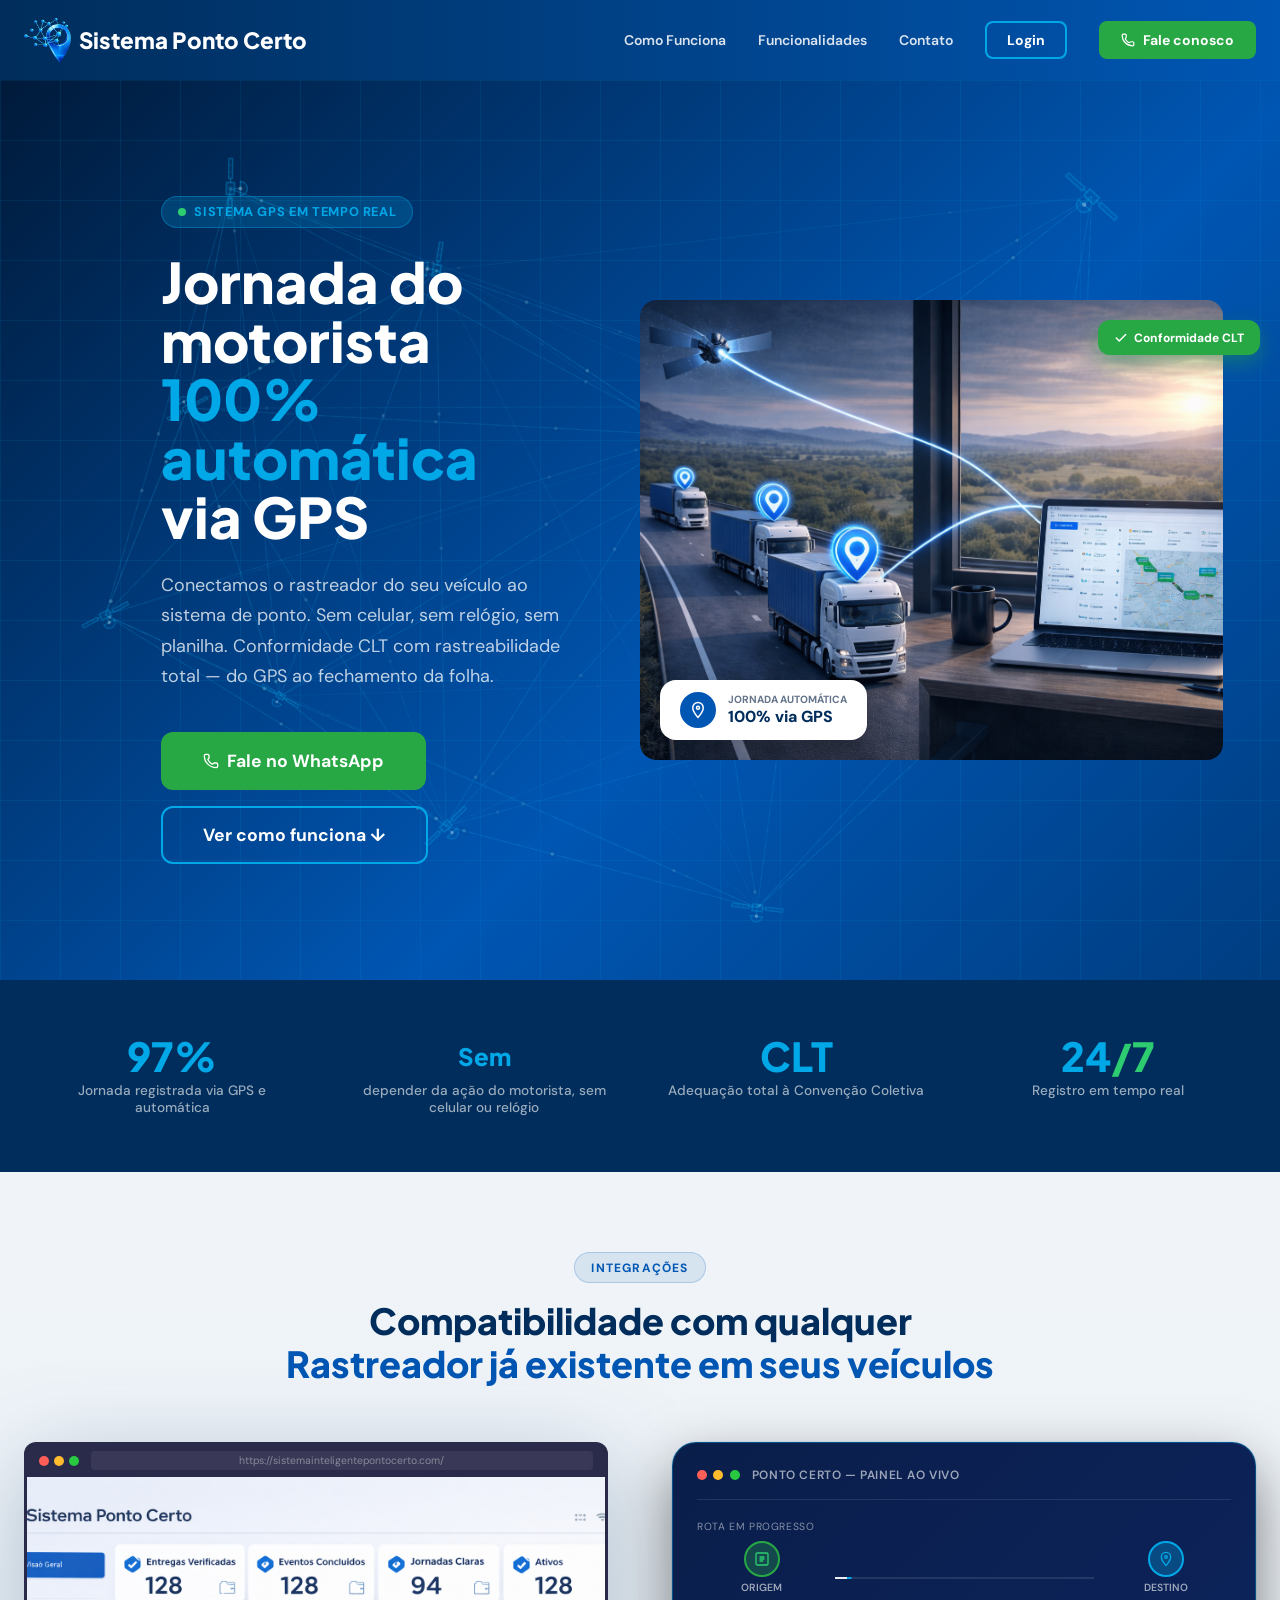
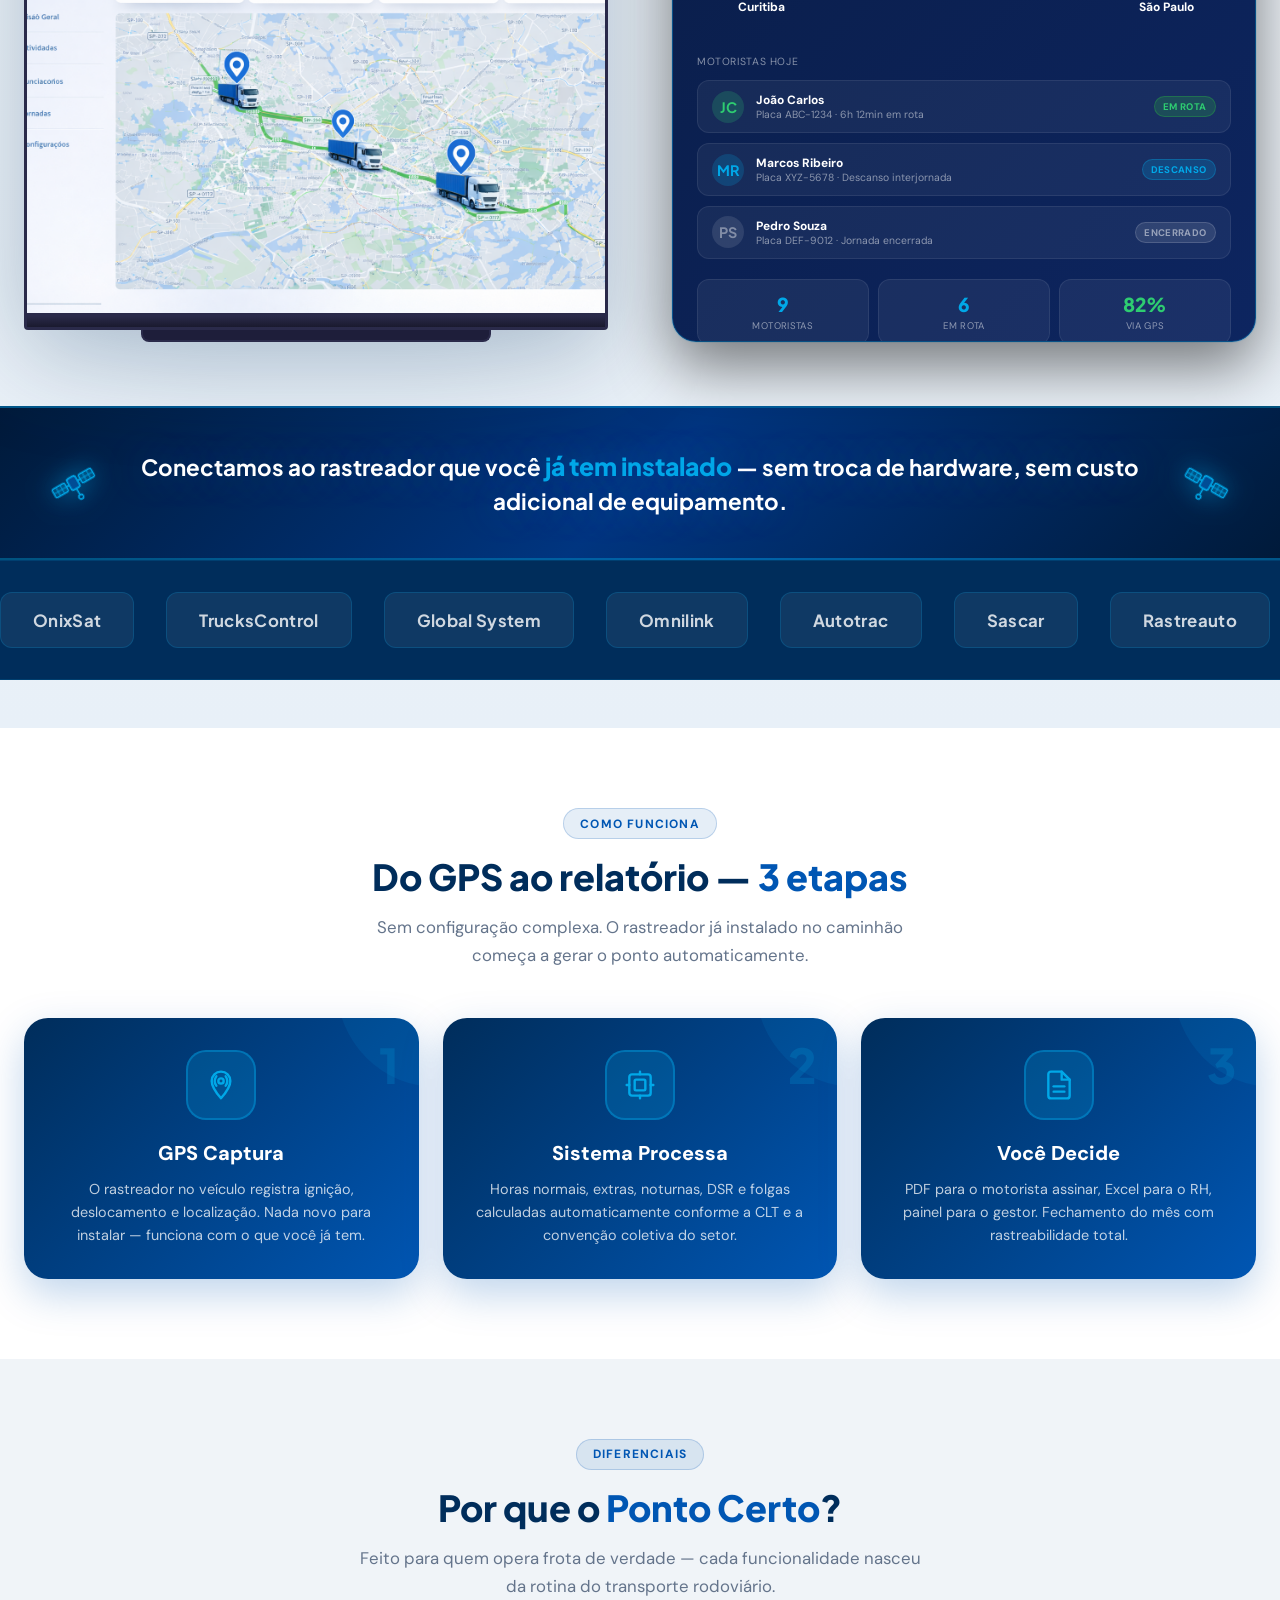
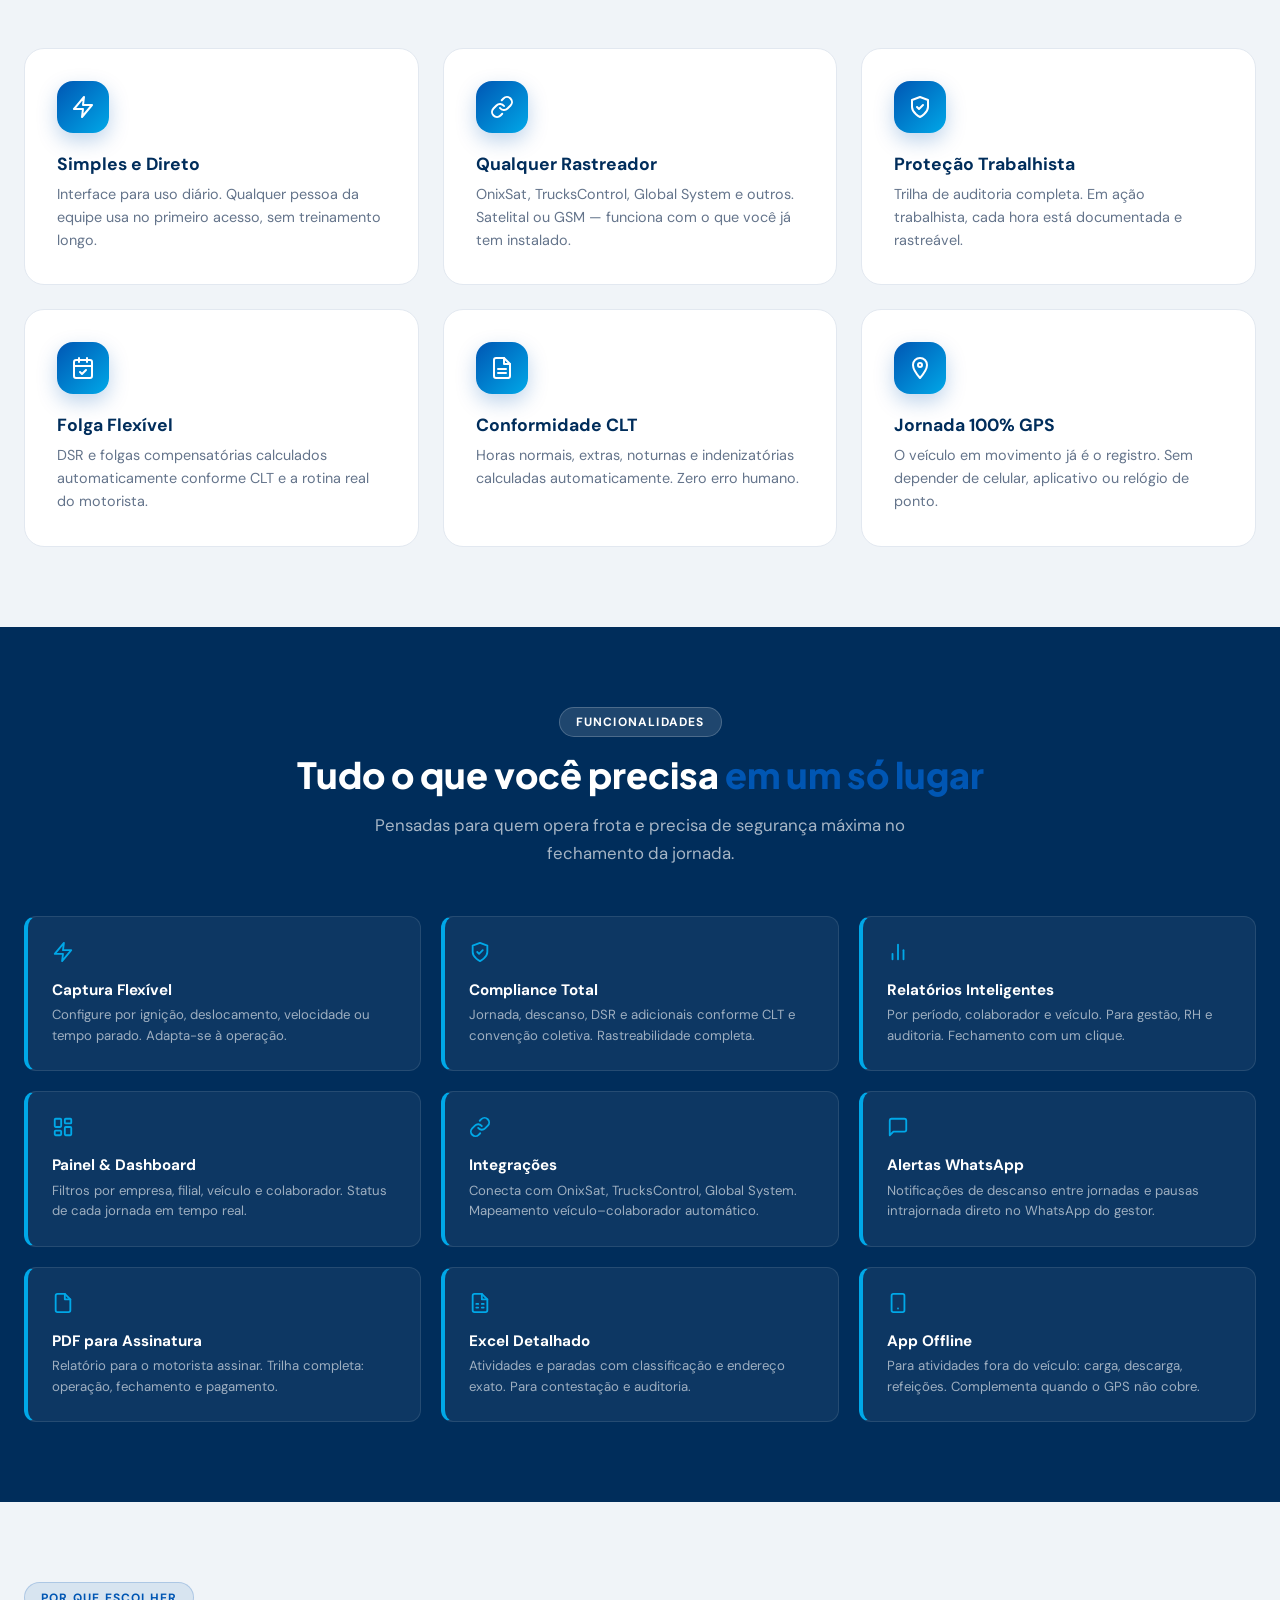
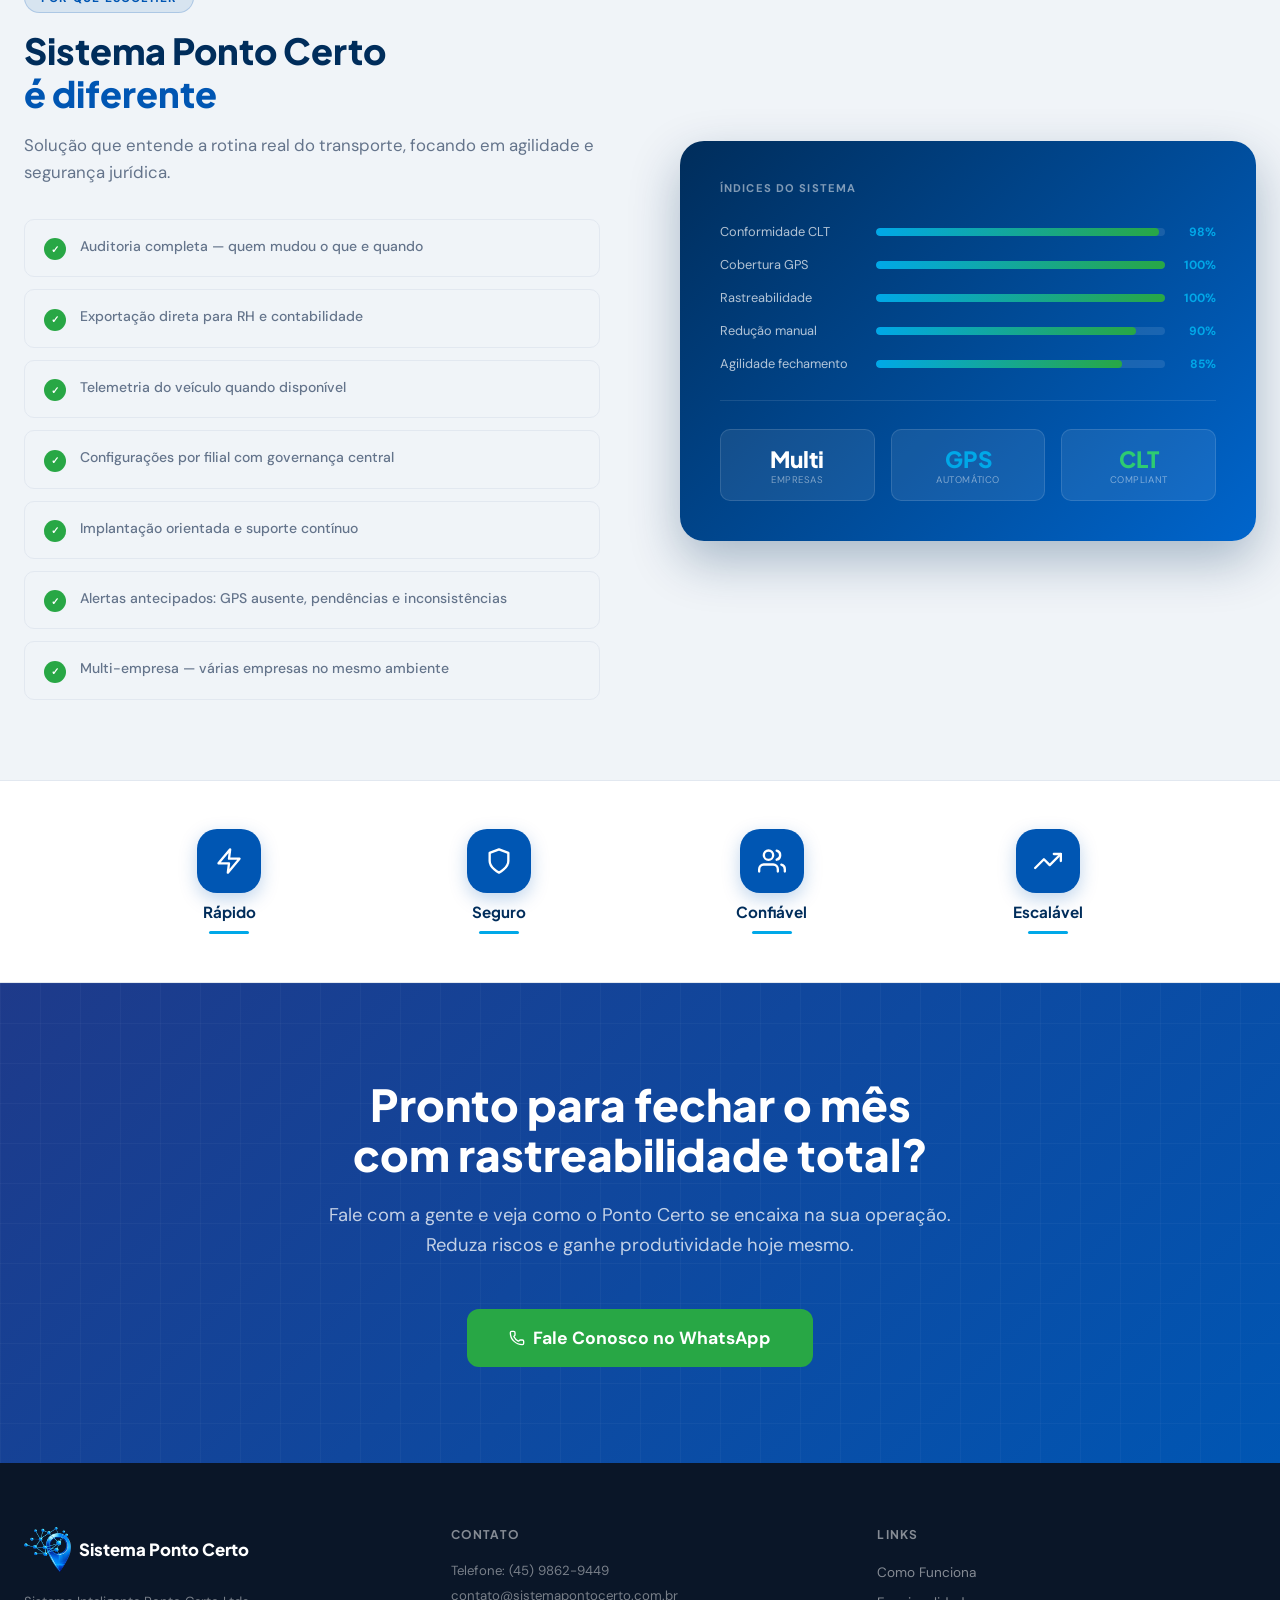
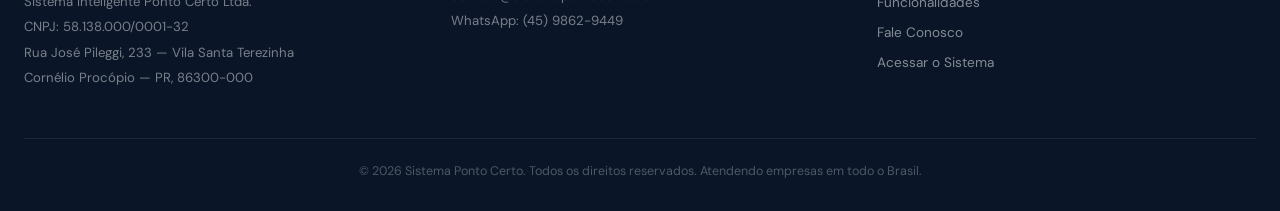
==== commit 32a59744: "fix phone number" ====
--- a/index.html
+++ b/index.html
@@ -286,7 +286,7 @@
       <a href="#funcionalidades" class="nav-link">Funcionalidades</a>
       <a href="#contato" class="nav-link">Contato</a>
       <a href="https://sistemainteligentepontocerto.com/" class="btn btn-outline" style="padding:.5rem 1.25rem;font-size:.875rem" target="_blank">Login</a>
-      <a href="https://wa.me/5543999200241" target="_blank" class="btn btn-primary" style="padding:.5rem 1.25rem;font-size:.875rem">
+      <a href="https://wa.me/554598629449" target="_blank" class="btn btn-primary" style="padding:.5rem 1.25rem;font-size:.875rem">
         <svg xmlns="http://www.w3.org/2000/svg" width="14" height="14" viewBox="0 0 24 24" fill="none" stroke="currentColor" stroke-width="2" stroke-linecap="round" stroke-linejoin="round"><path d="M13.832 16.568a1 1 0 0 0 1.213-.303l.355-.465A2 2 0 0 1 17 15h3a2 2 0 0 1 2 2v3a2 2 0 0 1-2 2A18 18 0 0 1 2 4a2 2 0 0 1 2-2h3a2 2 0 0 1 2 2v3a2 2 0 0 1-.8 1.6l-.468.351a1 1 0 0 0-.292 1.233 14 14 0 0 0 6.392 6.384"/></svg>
         Fale conosco
       </a>
@@ -309,7 +309,7 @@
         </h1>
         <p class="hero-desc">Conectamos o rastreador do seu veículo ao sistema de ponto. Sem celular, sem relógio, sem planilha. Conformidade CLT com rastreabilidade total — do GPS ao fechamento da folha.</p>
         <div class="hero-actions">
-          <a href="https://wa.me/5543999200241" target="_blank" class="btn btn-primary btn-lg btn-pulse">
+          <a href="https://wa.me/554598629449" target="_blank" class="btn btn-primary btn-lg btn-pulse">
             <svg xmlns="http://www.w3.org/2000/svg" width="16" height="16" viewBox="0 0 24 24" fill="none" stroke="currentColor" stroke-width="2" stroke-linecap="round" stroke-linejoin="round"><path d="M13.832 16.568a1 1 0 0 0 1.213-.303l.355-.465A2 2 0 0 1 17 15h3a2 2 0 0 1 2 2v3a2 2 0 0 1-2 2A18 18 0 0 1 2 4a2 2 0 0 1 2-2h3a2 2 0 0 1 2 2v3a2 2 0 0 1-.8 1.6l-.468.351a1 1 0 0 0-.292 1.233 14 14 0 0 0 6.392 6.384"/></svg>
             Fale no WhatsApp
           </a>
@@ -679,7 +679,7 @@
     <div class="cta-inner rv">
       <h2 class="cta-title">Pronto para fechar o mês<br>com rastreabilidade total?</h2>
       <p class="cta-desc">Fale com a gente e veja como o Ponto Certo se encaixa na sua operação.<br>Reduza riscos e ganhe produtividade hoje mesmo.</p>
-      <a href="https://wa.me/5543999200241" target="_blank" class="btn btn-primary btn-lg btn-pulse">
+      <a href="https://wa.me/554598629449" target="_blank" class="btn btn-primary btn-lg btn-pulse">
         <svg xmlns="http://www.w3.org/2000/svg" width="16" height="16" viewBox="0 0 24 24" fill="none" stroke="currentColor" stroke-width="2" stroke-linecap="round" stroke-linejoin="round"><path d="M13.832 16.568a1 1 0 0 0 1.213-.303l.355-.465A2 2 0 0 1 17 15h3a2 2 0 0 1 2 2v3a2 2 0 0 1-2 2A18 18 0 0 1 2 4a2 2 0 0 1 2-2h3a2 2 0 0 1 2 2v3a2 2 0 0 1-.8 1.6l-.468.351a1 1 0 0 0-.292 1.233 14 14 0 0 0 6.392 6.384"/></svg>
         Fale Conosco no WhatsApp
       </a>
@@ -697,7 +697,7 @@
       </div>
       <div>
         <div class="footer-heading">Contato</div>
-        <div class="footer-info">Telefone: (43) 9 9920-0241<br>contato@sistemapontocerto.com.br<br>WhatsApp: (43) 9 9920-0241</div>
+        <div class="footer-info">Telefone: (45) 9862-9449<br>contato@sistemapontocerto.com.br<br>WhatsApp: (45) 9862-9449</div>
       </div>
       <div>
         <div class="footer-heading">Links</div>
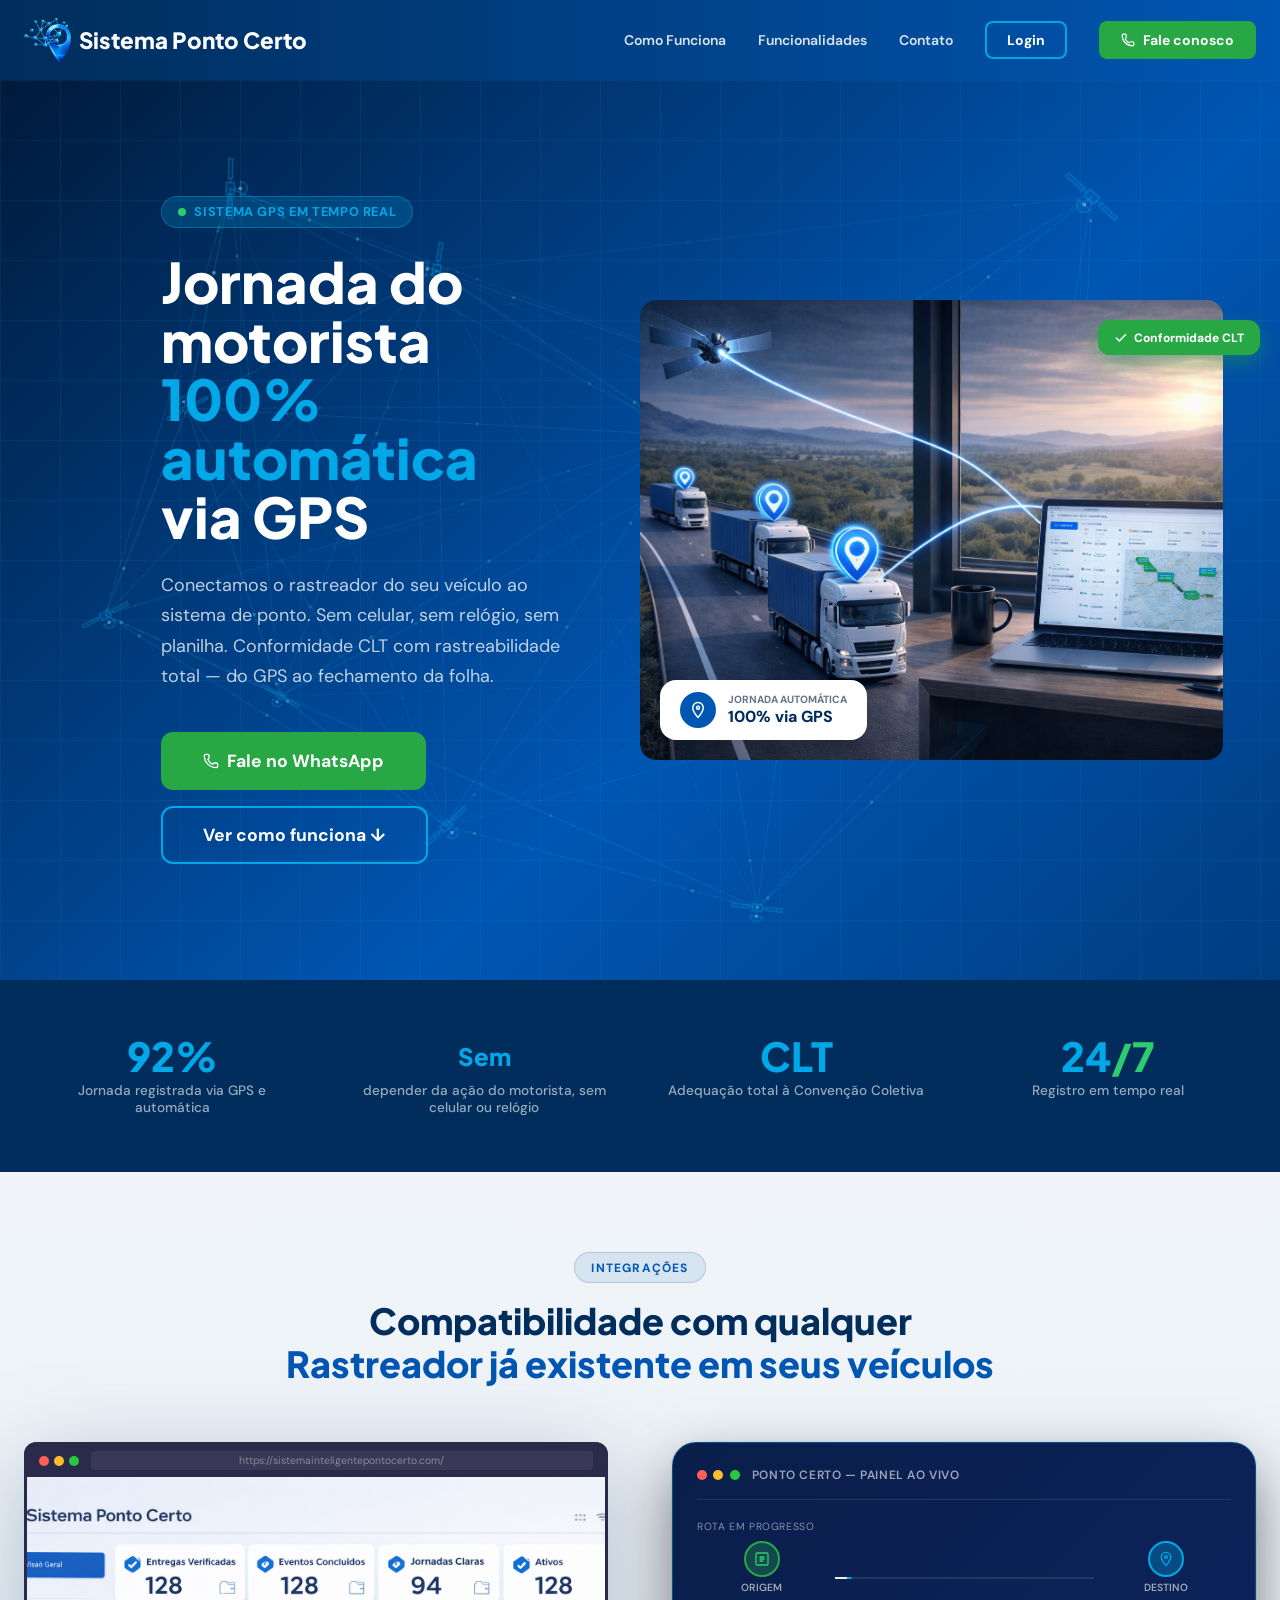
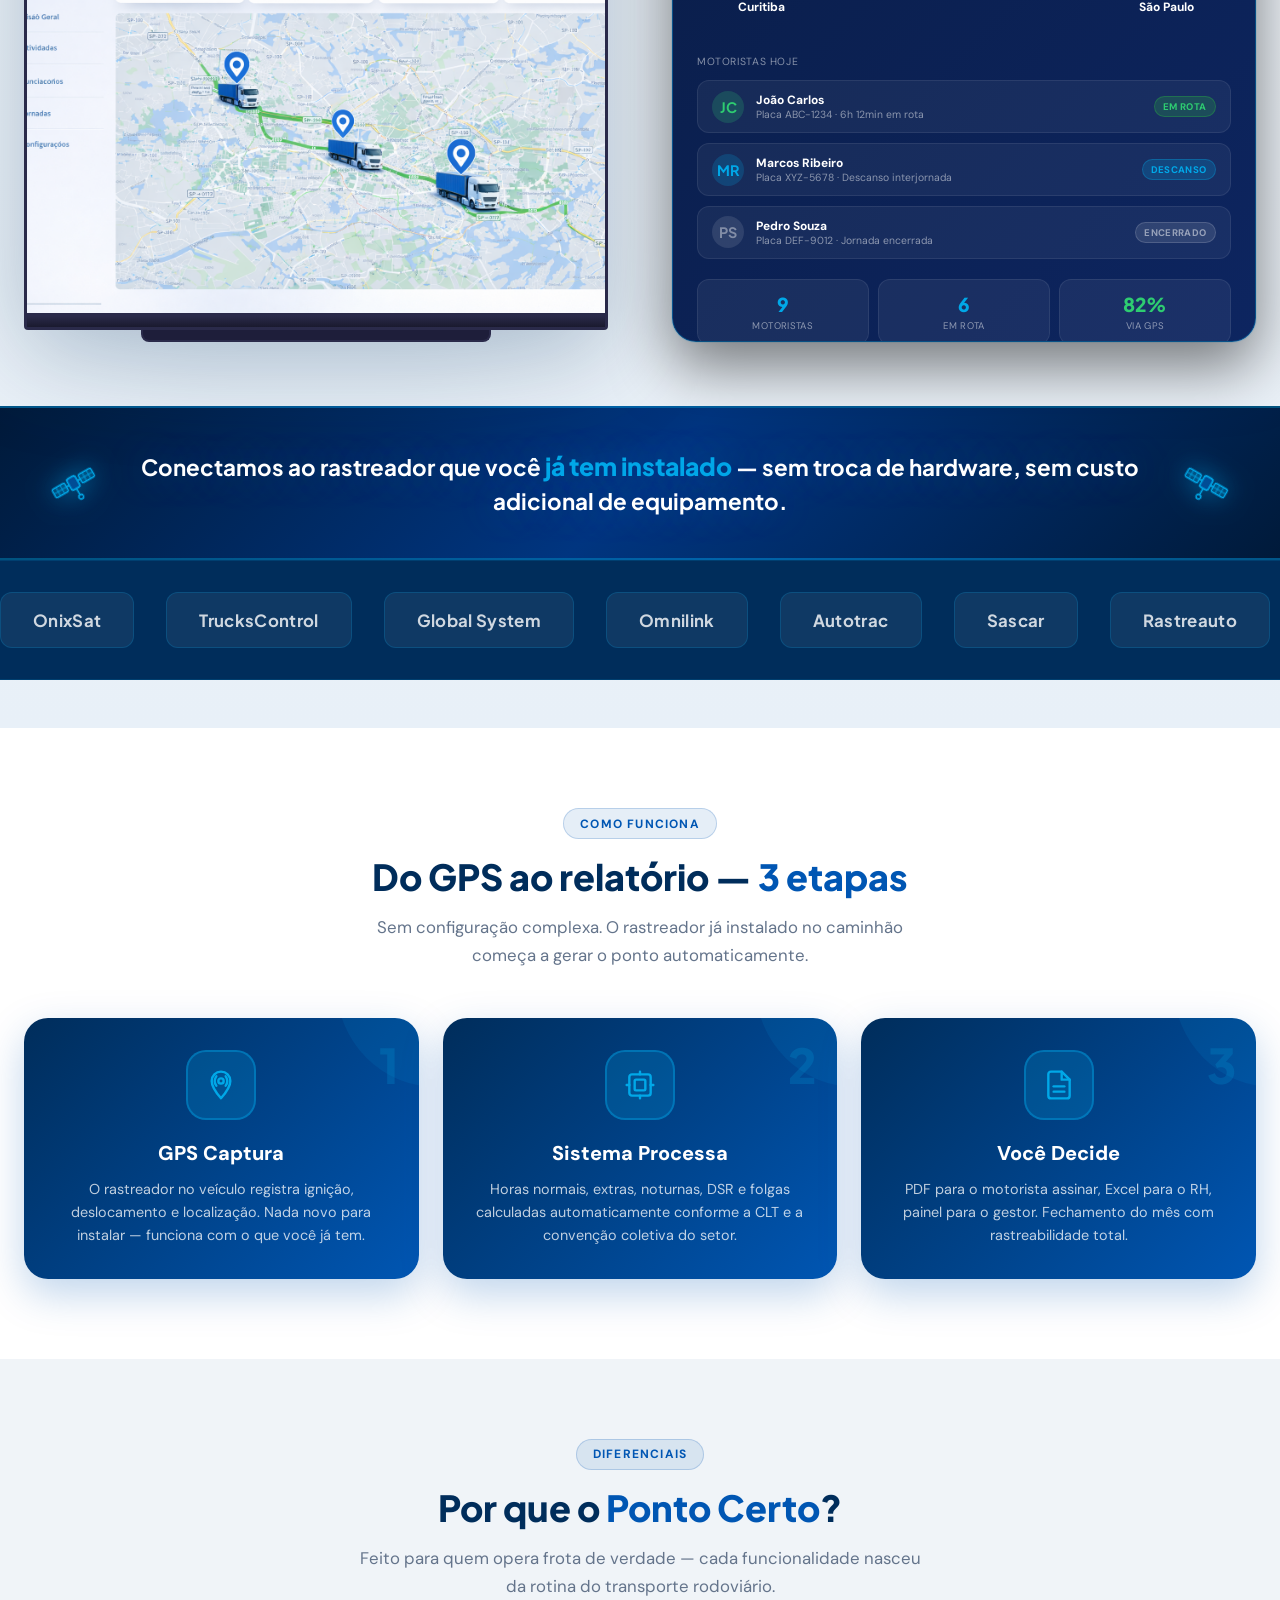
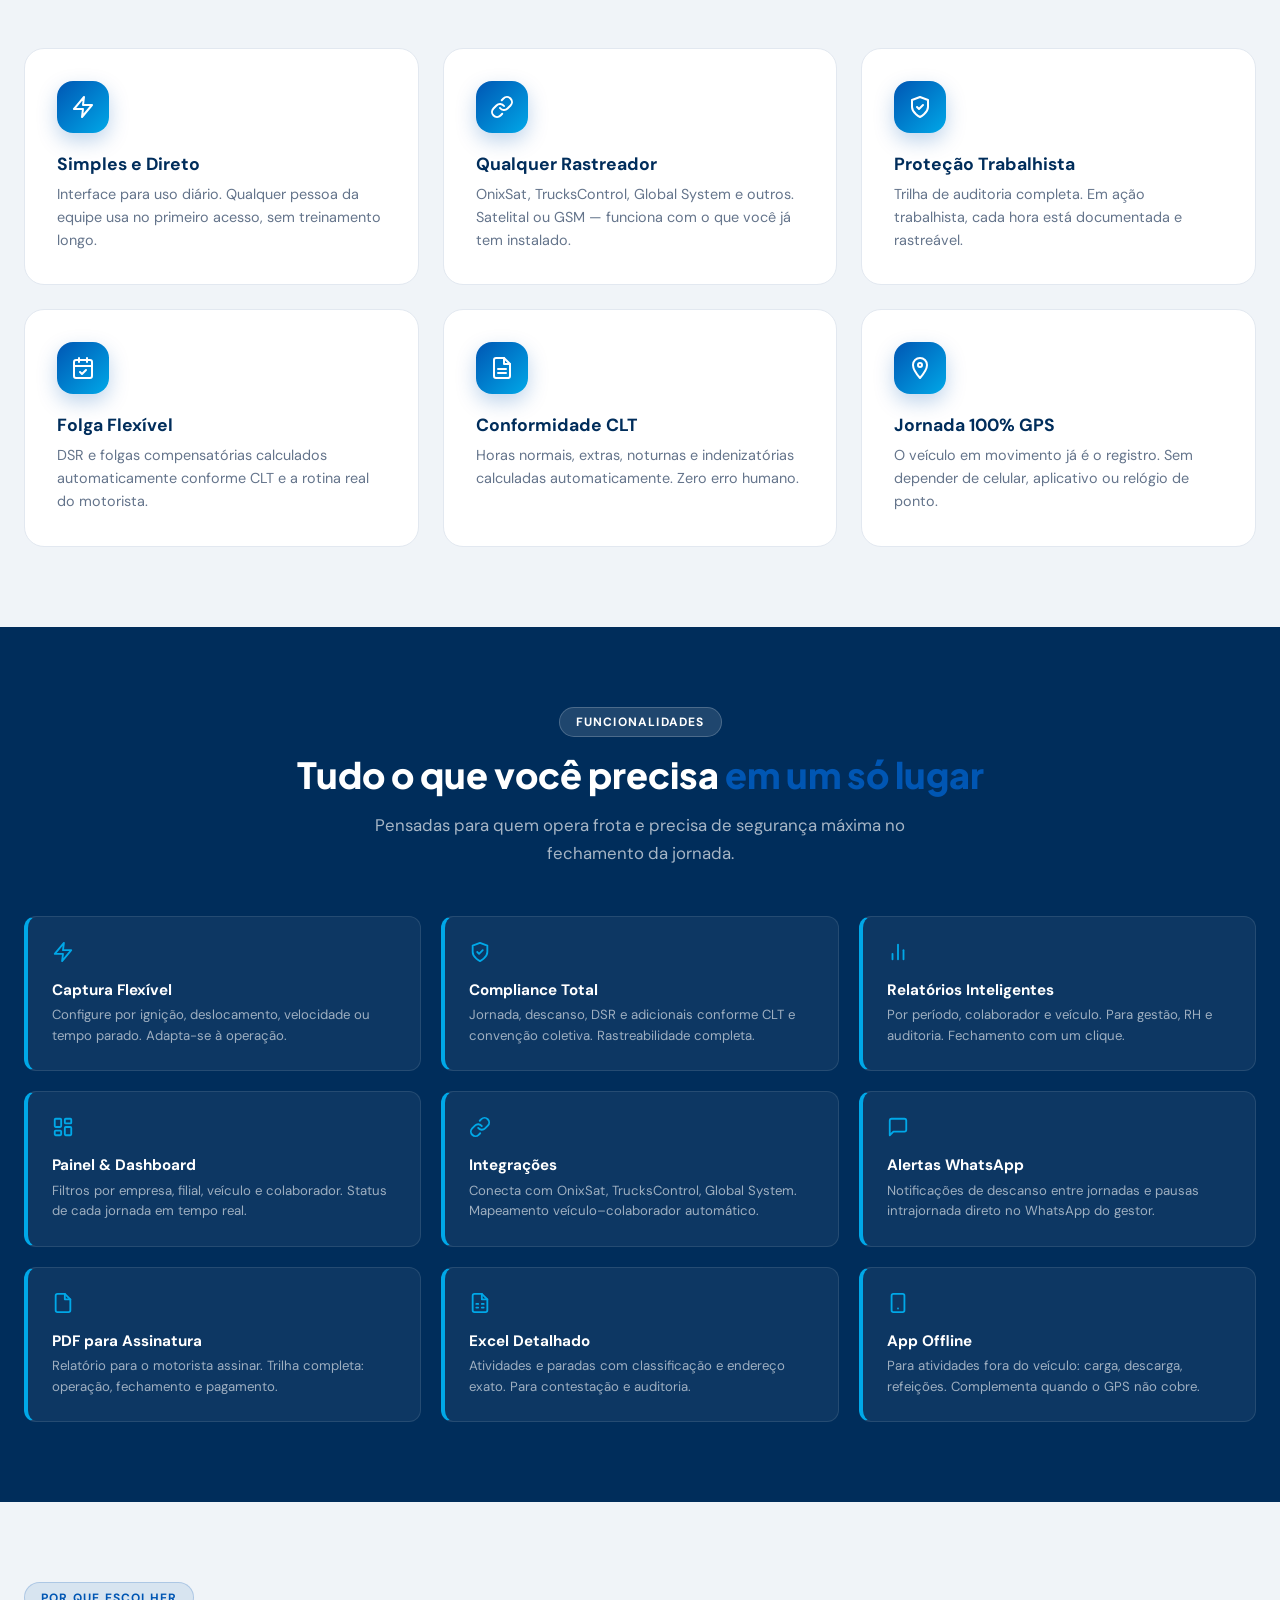
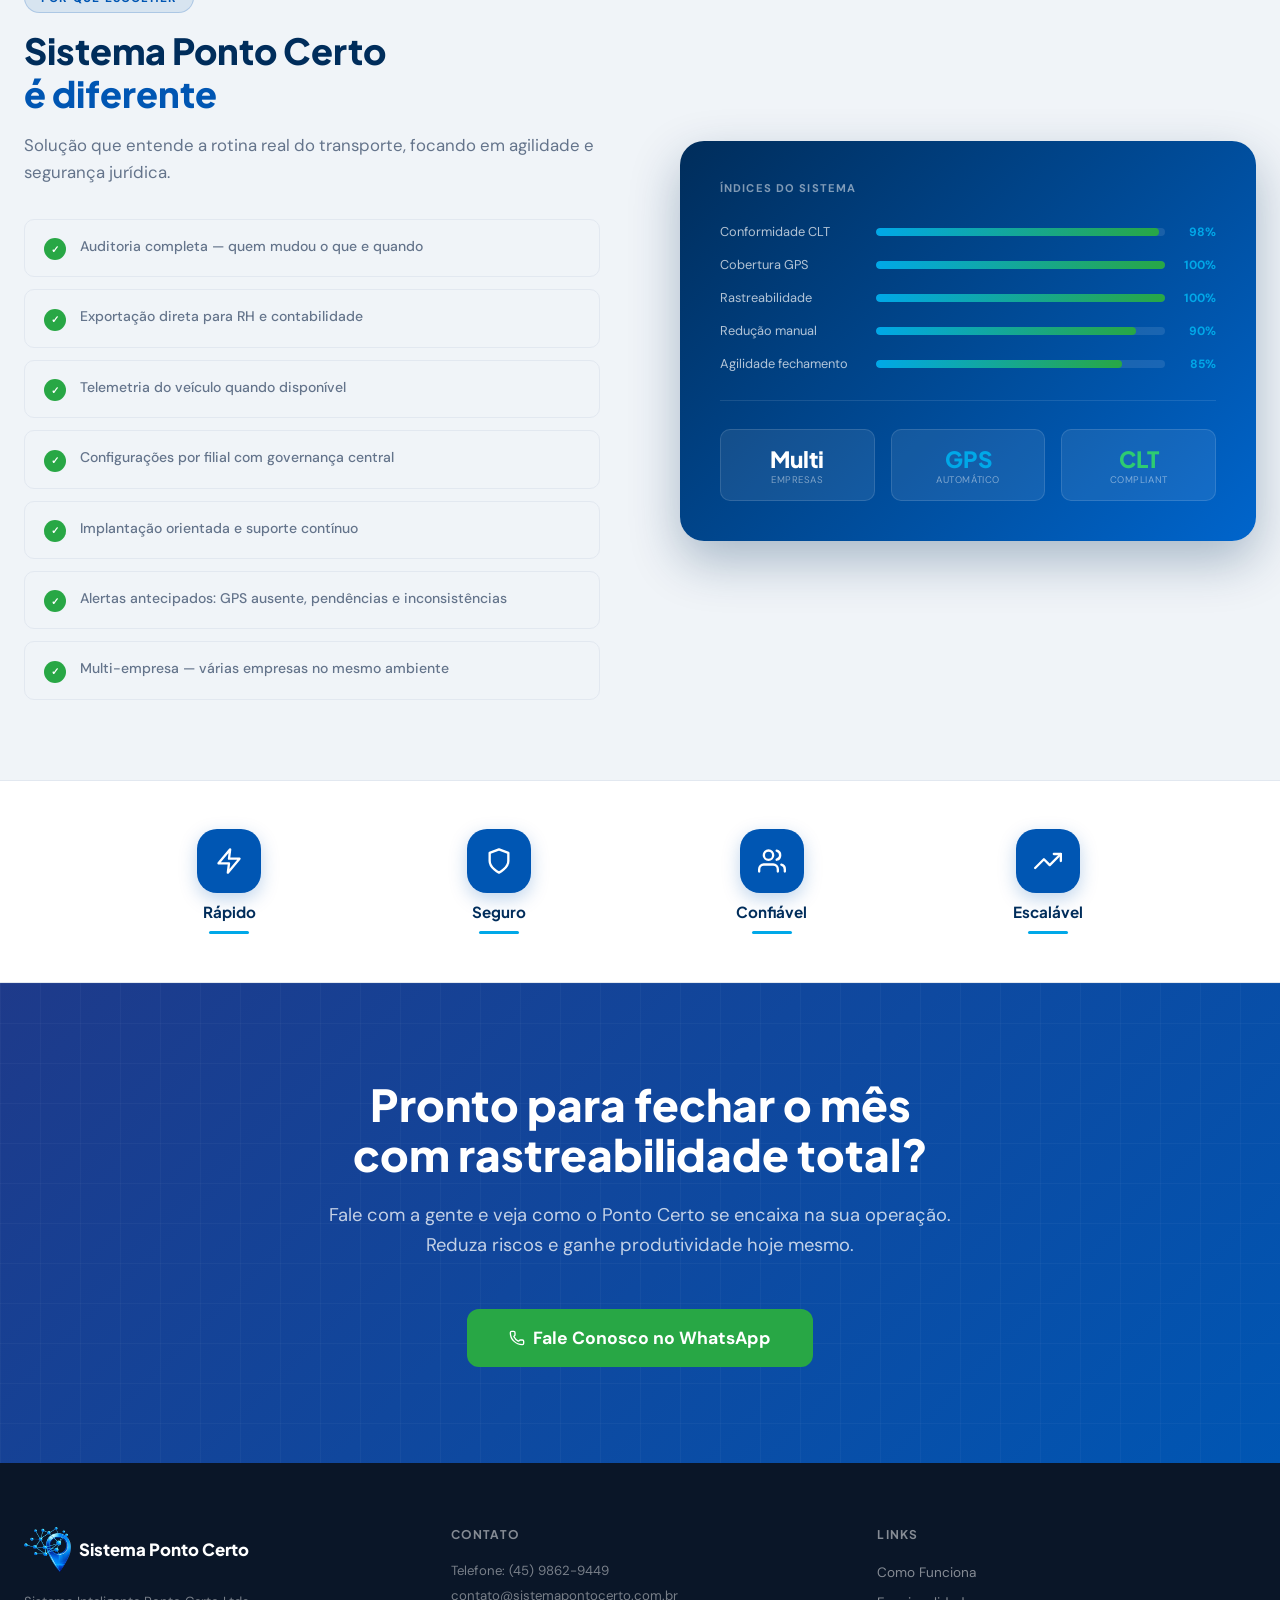
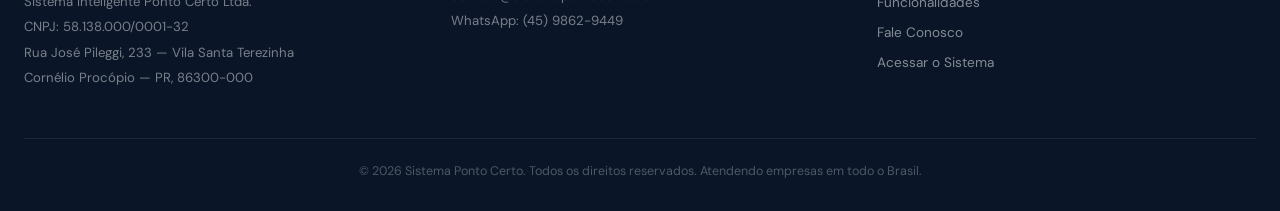
==== commit b8898bc3: "fix comment" ====
--- a/index.html
+++ b/index.html
@@ -764,7 +764,7 @@
     mouse.y = (e.clientY - r.top)  / r.height;
   }, {passive:true});
 
-  /* ── draw illustrated-style satellite at (x,y), rotated, scaled s ── */
+  /* ─ draw illustrated-style satellite at (x,y), rotated, scaled s ── */
   function drawSat(x, y, angle, s, alpha){
     ctx.save();
     ctx.translate(x, y);
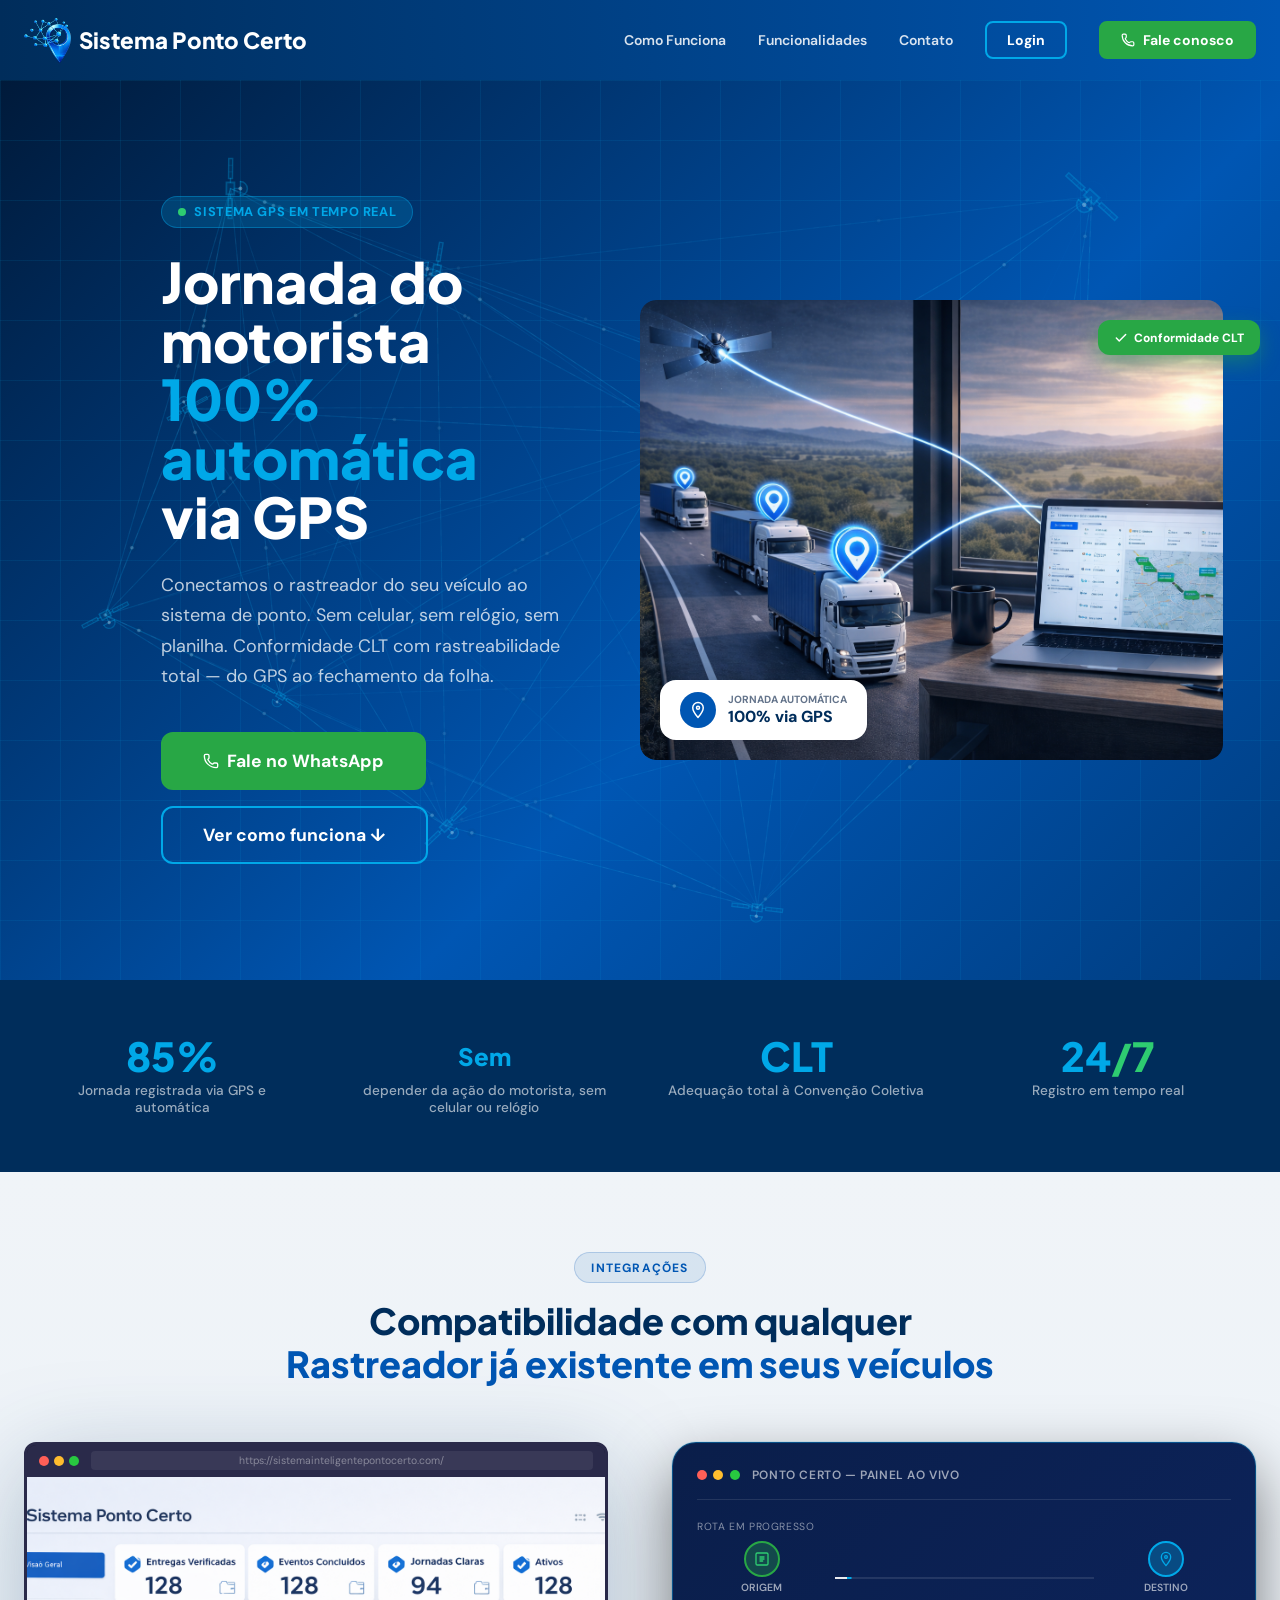
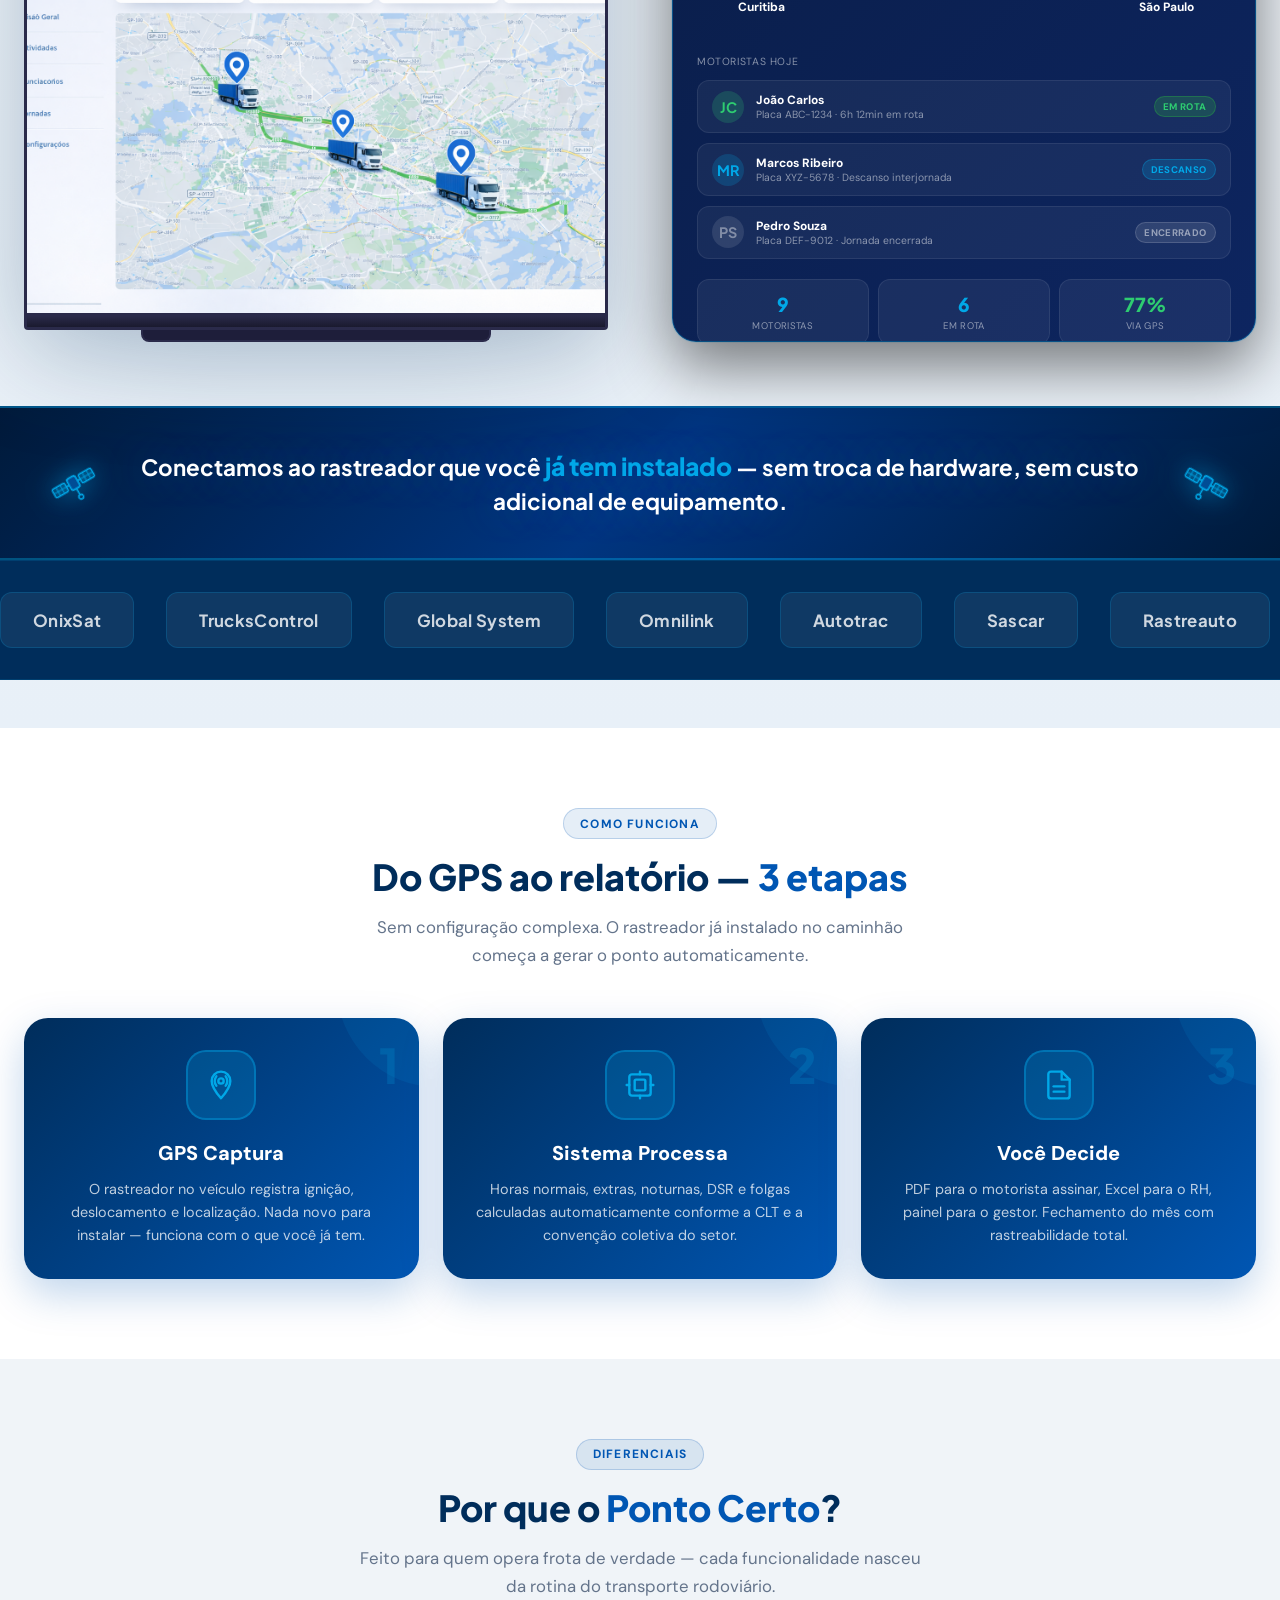
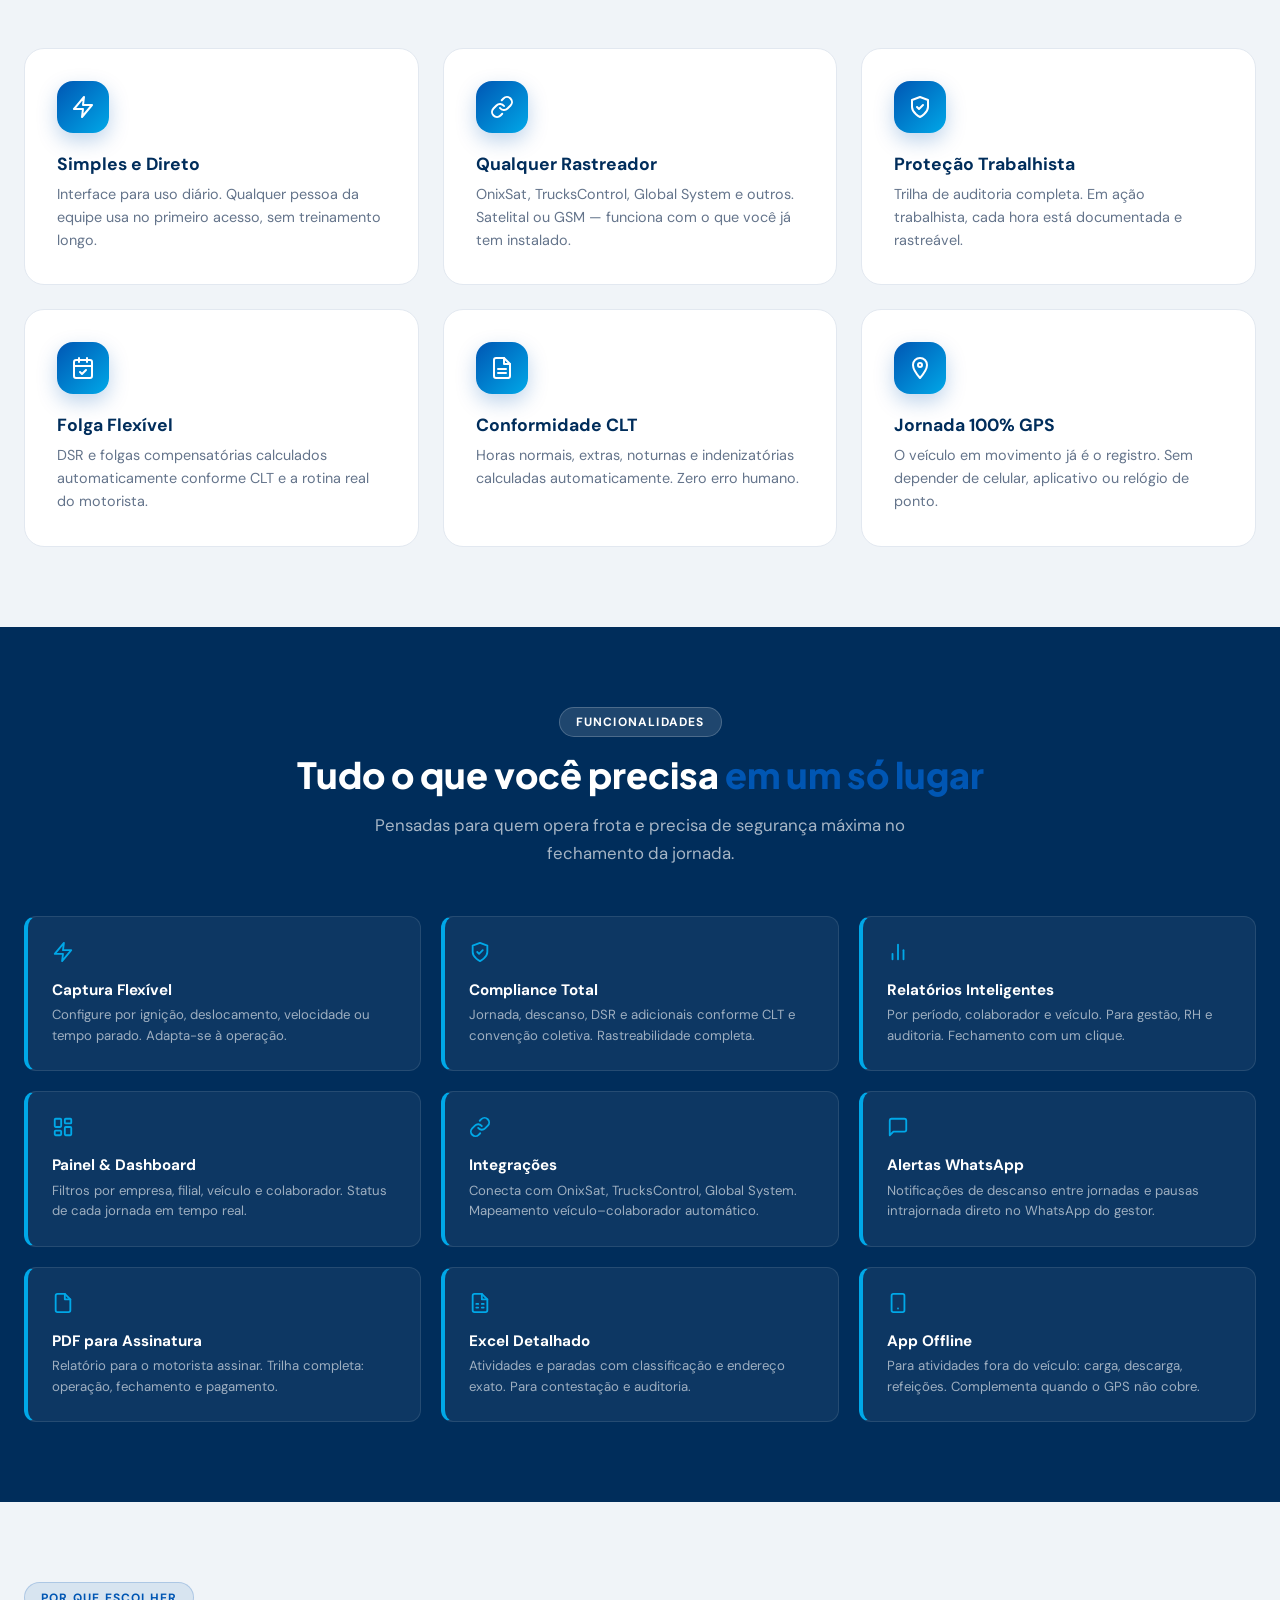
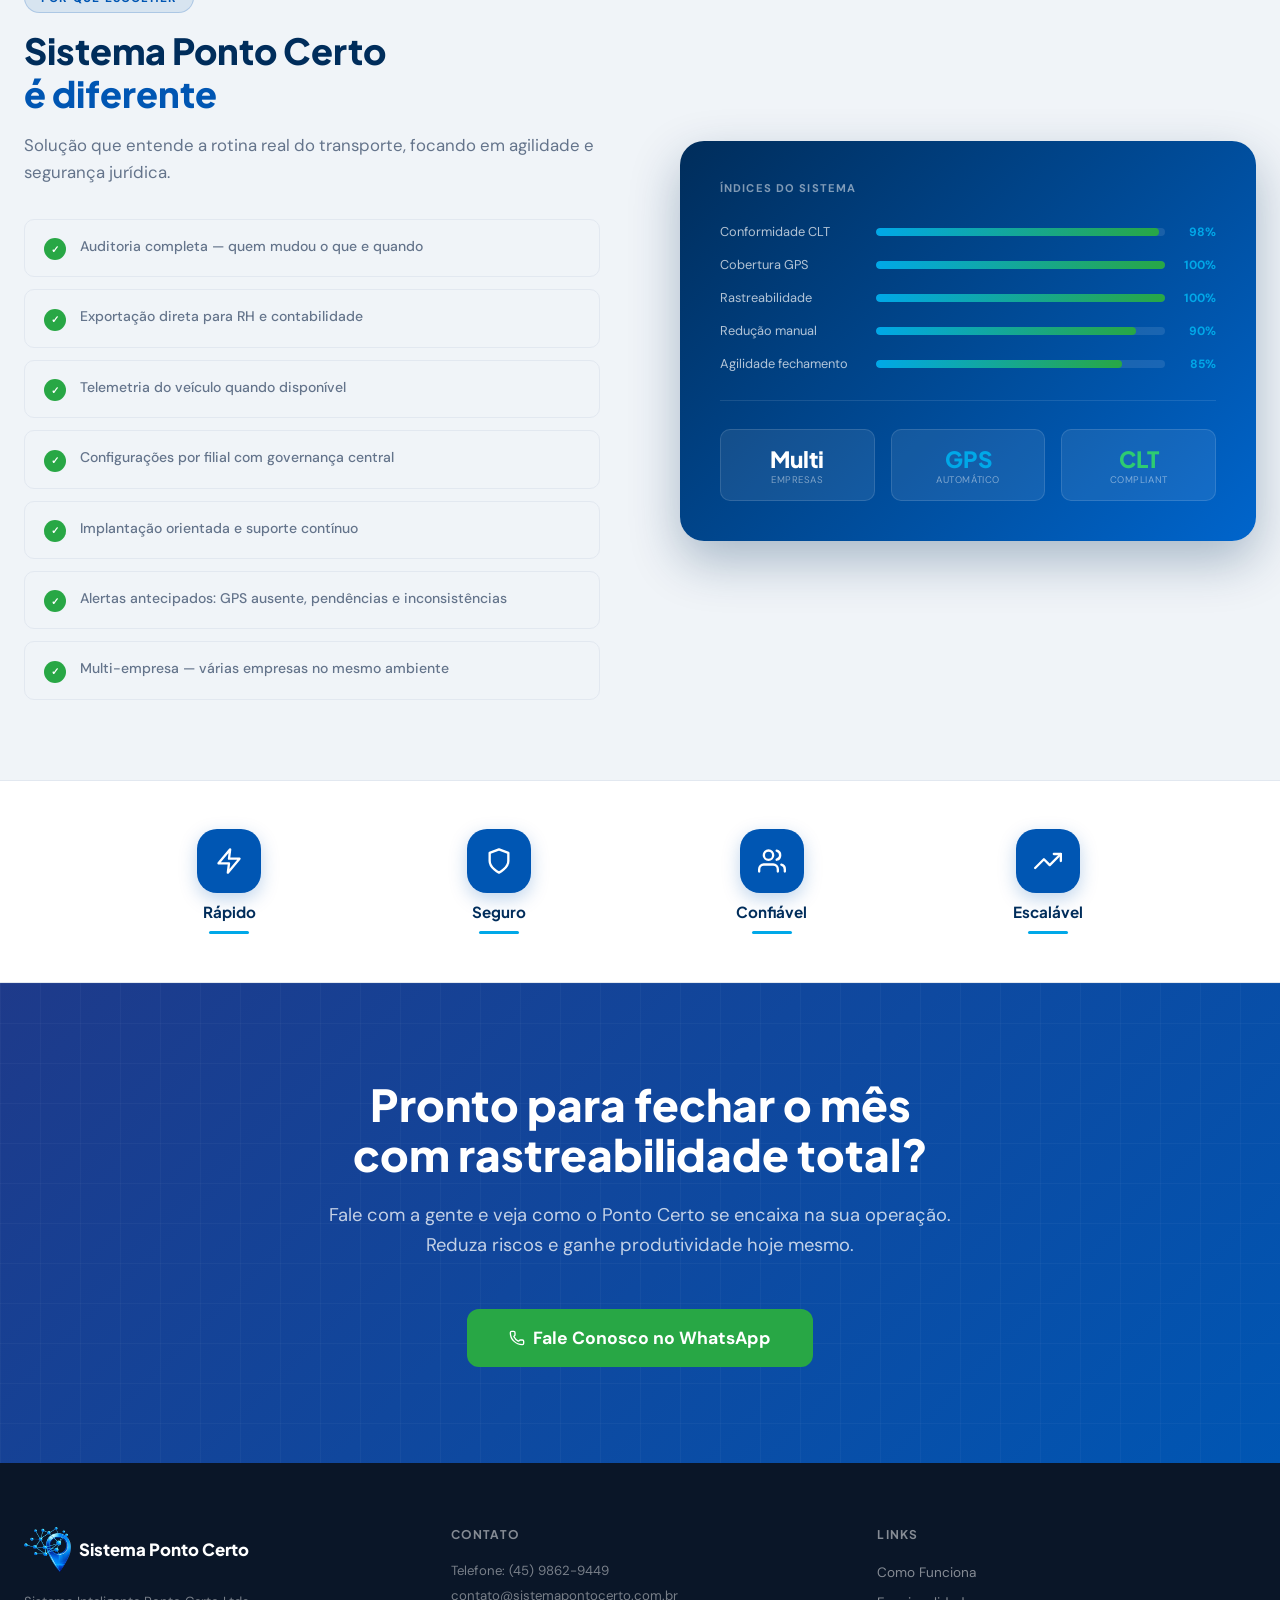
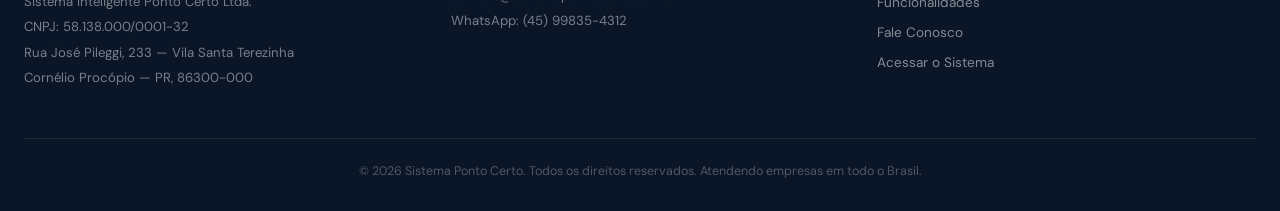
==== commit e4aed562: "fix(site): trocar numero de WhatsApp para (45) 99835-4312 nos 3 botoes e no rodape" ====
--- a/index.html
+++ b/index.html
@@ -286,7 +286,7 @@
       <a href="#funcionalidades" class="nav-link">Funcionalidades</a>
       <a href="#contato" class="nav-link">Contato</a>
       <a href="https://sistemainteligentepontocerto.com/" class="btn btn-outline" style="padding:.5rem 1.25rem;font-size:.875rem" target="_blank">Login</a>
-      <a href="https://wa.me/554598629449" target="_blank" class="btn btn-primary" style="padding:.5rem 1.25rem;font-size:.875rem">
+      <a href="https://wa.me/5545998354312" target="_blank" class="btn btn-primary" style="padding:.5rem 1.25rem;font-size:.875rem">
         <svg xmlns="http://www.w3.org/2000/svg" width="14" height="14" viewBox="0 0 24 24" fill="none" stroke="currentColor" stroke-width="2" stroke-linecap="round" stroke-linejoin="round"><path d="M13.832 16.568a1 1 0 0 0 1.213-.303l.355-.465A2 2 0 0 1 17 15h3a2 2 0 0 1 2 2v3a2 2 0 0 1-2 2A18 18 0 0 1 2 4a2 2 0 0 1 2-2h3a2 2 0 0 1 2 2v3a2 2 0 0 1-.8 1.6l-.468.351a1 1 0 0 0-.292 1.233 14 14 0 0 0 6.392 6.384"/></svg>
         Fale conosco
       </a>
@@ -309,7 +309,7 @@
         </h1>
         <p class="hero-desc">Conectamos o rastreador do seu veículo ao sistema de ponto. Sem celular, sem relógio, sem planilha. Conformidade CLT com rastreabilidade total — do GPS ao fechamento da folha.</p>
         <div class="hero-actions">
-          <a href="https://wa.me/554598629449" target="_blank" class="btn btn-primary btn-lg btn-pulse">
+          <a href="https://wa.me/5545998354312" target="_blank" class="btn btn-primary btn-lg btn-pulse">
             <svg xmlns="http://www.w3.org/2000/svg" width="16" height="16" viewBox="0 0 24 24" fill="none" stroke="currentColor" stroke-width="2" stroke-linecap="round" stroke-linejoin="round"><path d="M13.832 16.568a1 1 0 0 0 1.213-.303l.355-.465A2 2 0 0 1 17 15h3a2 2 0 0 1 2 2v3a2 2 0 0 1-2 2A18 18 0 0 1 2 4a2 2 0 0 1 2-2h3a2 2 0 0 1 2 2v3a2 2 0 0 1-.8 1.6l-.468.351a1 1 0 0 0-.292 1.233 14 14 0 0 0 6.392 6.384"/></svg>
             Fale no WhatsApp
           </a>
@@ -679,7 +679,7 @@
     <div class="cta-inner rv">
       <h2 class="cta-title">Pronto para fechar o mês<br>com rastreabilidade total?</h2>
       <p class="cta-desc">Fale com a gente e veja como o Ponto Certo se encaixa na sua operação.<br>Reduza riscos e ganhe produtividade hoje mesmo.</p>
-      <a href="https://wa.me/554598629449" target="_blank" class="btn btn-primary btn-lg btn-pulse">
+      <a href="https://wa.me/5545998354312" target="_blank" class="btn btn-primary btn-lg btn-pulse">
         <svg xmlns="http://www.w3.org/2000/svg" width="16" height="16" viewBox="0 0 24 24" fill="none" stroke="currentColor" stroke-width="2" stroke-linecap="round" stroke-linejoin="round"><path d="M13.832 16.568a1 1 0 0 0 1.213-.303l.355-.465A2 2 0 0 1 17 15h3a2 2 0 0 1 2 2v3a2 2 0 0 1-2 2A18 18 0 0 1 2 4a2 2 0 0 1 2-2h3a2 2 0 0 1 2 2v3a2 2 0 0 1-.8 1.6l-.468.351a1 1 0 0 0-.292 1.233 14 14 0 0 0 6.392 6.384"/></svg>
         Fale Conosco no WhatsApp
       </a>
@@ -697,7 +697,7 @@
       </div>
       <div>
         <div class="footer-heading">Contato</div>
-        <div class="footer-info">Telefone: (45) 9862-9449<br>contato@sistemapontocerto.com.br<br>WhatsApp: (45) 9862-9449</div>
+        <div class="footer-info">Telefone: (45) 9862-9449<br>contato@sistemapontocerto.com.br<br>WhatsApp: (45) 99835-4312</div>
       </div>
       <div>
         <div class="footer-heading">Links</div>
